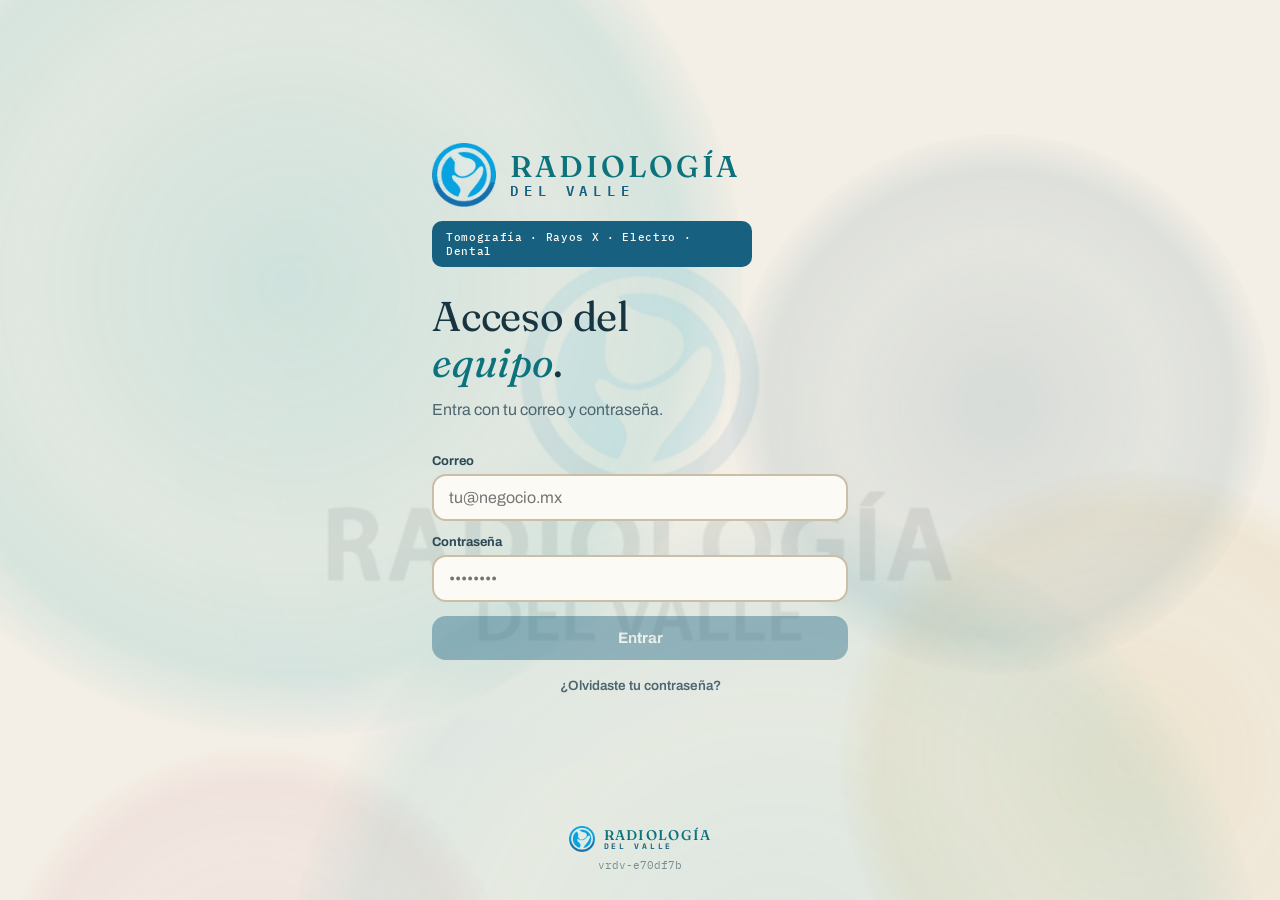
==== index.html @ 16afa00c "Publicación rdv · e70df7b · 2026-09-18" ====
<!doctype html>
<html lang="es-MX">
  <head>
    <meta charset="UTF-8" />
    <meta name="viewport" content="width=device-width, initial-scale=1.0, viewport-fit=cover" />
    <meta name="theme-color" content="#F4EFE6" data-marca="color" />
    <title>Radiología del Valle · POS</title>
    <link rel="preconnect" href="https://fonts.googleapis.com" />
    <link rel="preconnect" href="https://fonts.gstatic.com" crossorigin />
    <!-- Identidad Diagnogen (rediseño): display FINO y elegante = Fraunces (serif
         variable, óptico) para "precisión diagnóstica premium"; cuerpo = Archivo;
         números = IBM Plex Mono (lenguaje de reporte de lab). Se cargan por el mismo
         mecanismo (Google Fonts) que ya usaba el repo; el offline PWA queda cubierto
         por el runtime caching de fuentes en vite.config.js (CacheFirst). -->
    <link
      href="https://fonts.googleapis.com/css2?family=Fraunces:opsz,wght@9..144,400;9..144,500;9..144,600&family=Archivo:wght@500;600;700&family=IBM+Plex+Mono:wght@500;600;700&display=swap"
      rel="stylesheet"
    />
    <script type="module" crossorigin src="/assets/index-B8kh2Jgb.js"></script>
    <link rel="stylesheet" crossorigin href="/assets/index-Ds2XQxhA.css">
  <link rel="manifest" href="/manifest.webmanifest"></head>
  <body>
    <div id="root"></div>
  </body>
</html>
---- assets/index-Ds2XQxhA.css ----
:root{--pos-papel: #F4EFE6;--pos-papel-2: #EBE3D3;--pos-blanco: #FCFAF4;--pos-tinta: #173540;--pos-tinta-2: #2C4A55;--pos-tinta-suave:#4E6670;--pos-linea: #DED4C1;--pos-linea-2: #CBBEA6;--pos-linea-fuerte: #173540;--pos-teal: #17A2AC;--pos-teal-2: #33B4BD;--pos-teal-claro: #D6EEF0;--pos-teal-borde: #7FCBD1;--pos-teal-texto: #0C737D;--pos-petroleo: #17607F;--pos-petroleo-2: #1D7396;--pos-petroleo-claro:#E0EBF0;--pos-primario: var(--pos-petroleo);--pos-marca: var(--pos-teal);--pos-acento: var(--pos-teal);--pos-azul: var(--pos-petroleo);--pos-azul-claro: var(--pos-petroleo-claro);--pos-oro: #C9A44C;--pos-oro-suave: #DDC488;--pos-oro-claro: #F2E9CF;--pos-oro-borde: #D2B061;--pos-oro-linea: #C9A44C;--pos-oro-ink: var(--pos-tinta);--pos-verde: #1F7A5C;--pos-verde-2: #2E9070;--pos-verde-pastel:#A9D8C2;--pos-verde-claro:#DCEDE4;--pos-ambar: #8A5A10;--pos-ambar-claro:#F3E6C6;--pos-carmin: #BE3A5B;--pos-carmin-2: #9E2E49;--pos-carmin-claro:#F6E0E5;--pos-rojo: var(--pos-carmin);--pos-rojo-claro: var(--pos-carmin-claro);--pos-display: "Fraunces", "Iowan Old Style", Georgia, serif;--pos-sans: "Archivo", system-ui, -apple-system, sans-serif;--pos-mono: "IBM Plex Mono", ui-monospace, "SFMono-Regular", monospace;--pos-e1: 4px;--pos-e2: 8px;--pos-e3: 12px;--pos-e4: 16px;--pos-e5: 20px;--pos-e6: 24px;--pos-e8: 32px;--pos-e10: 40px;--pos-r-sm: 10px;--pos-r: 14px;--pos-r-lg: 20px;--pos-sombra: 0 1px 2px rgba(23,53,64,.04), 0 3px 10px rgba(23,53,64,.08);--pos-sombra-alta: 0 2px 6px rgba(23,53,64,.05), 0 12px 30px -8px rgba(23,53,64,.16);--pos-sombra-dura: 0 4px 14px rgba(23,53,64,.12);--pos-toque-min: 48px;--pos-num-total: clamp(30px, 8vw, 44px);--pos-maxw: 520px;--pos-nav-alto: 92px;--pos-caja-cobro-alto: 128px;--pos-celeste: var(--pos-petroleo);--pos-celeste-2: var(--pos-petroleo-2);--pos-celeste-claro: var(--pos-teal-claro);--pos-celeste-borde: var(--pos-teal-borde);--pos-celeste-texto: var(--pos-teal-texto)}.pos-num{font-family:var(--pos-mono);font-variant-numeric:tabular-nums;letter-spacing:-.01em}@media (min-width: 800px){:root{--pos-maxw: 760px}}@media (min-width: 1100px){:root{--pos-maxw: 1000px}}:root{--paper: var(--pos-papel);--paper-2: var(--pos-papel-2);--surface: var(--pos-blanco);--surface-2: var(--pos-papel-2);--ink: var(--pos-tinta);--ink-2: var(--pos-tinta-2);--ink-soft: var(--pos-tinta-suave);--line: var(--pos-linea);--line-2: var(--pos-linea-2);--plum: var(--pos-petroleo);--plum-deep: var(--pos-petroleo);--plum-tint: var(--pos-teal-claro);--gold: var(--pos-oro);--gold-soft: var(--pos-oro-suave);--gold-light: var(--pos-oro-claro);--gold-deep: var(--pos-oro);--gold-ink: var(--pos-oro-ink);--gold-tint: var(--pos-oro-claro);--oro-grad: var(--pos-oro);--sage: var(--pos-verde-2);--sage-deep: var(--pos-verde);--sage-tint: var(--pos-verde-claro);--clay: var(--pos-carmin);--clay-tint: var(--pos-carmin-claro);--font-display: var(--pos-display);--font-sans: var(--pos-sans);--r-xs: var(--pos-r-sm);--r-sm: var(--pos-r);--r: var(--pos-r-lg);--r-lg: var(--pos-r-lg);--r-pill: 999px;--shadow-sm: var(--pos-sombra);--shadow: var(--pos-sombra);--shadow-lg: var(--pos-sombra-alta);--green-shadow: var(--pos-sombra);--green-shadow-sm: var(--pos-sombra);--gap: var(--pos-e4);--pad: var(--pos-e5);--maxw: var(--pos-maxw);--dim: .6}*{box-sizing:border-box}html,body,#root{height:100%}body{margin:0;font-family:var(--font-sans);color:var(--ink);background:var(--paper);-webkit-font-smoothing:antialiased;text-rendering:optimizeLegibility}h1,h2,h3,h4{font-family:var(--font-display);font-weight:420;font-optical-sizing:auto;line-height:1.12;letter-spacing:-.005em;margin:0;color:var(--pos-tinta)}h1{font-size:clamp(2rem,7.5vw,2.6rem);font-weight:400}h2{font-size:1.5rem}h3{font-size:1.14rem;font-weight:500}p{margin:0;line-height:1.55}a{color:var(--pos-teal-texto);text-decoration:none}button{font-family:inherit;cursor:pointer}input,select,textarea{font-family:inherit}.eyebrow{font-family:var(--pos-mono);font-size:.68rem;font-weight:600;letter-spacing:.14em;text-transform:uppercase;color:var(--pos-tinta-suave)}.muted{color:var(--ink-soft)}.tabular{font-family:var(--pos-mono);font-variant-numeric:tabular-nums;letter-spacing:-.01em}.btn{display:inline-flex;align-items:center;justify-content:center;gap:8px;border:0;border-radius:var(--pos-r);padding:14px 22px;font-size:.95rem;font-weight:700;transition:transform .12s ease,background .15s ease,border-color .15s ease,box-shadow .15s ease}.btn:active{transform:translateY(1px) scale(.99)}.btn-primary{background:var(--pos-petroleo);color:#fff;box-shadow:0 2px 8px -2px #17607f66}.btn-primary:hover{background:var(--pos-petroleo-2)}.btn-gold{background:var(--pos-oro);color:var(--pos-oro-ink)}.btn-gold:after{content:none}.btn-gold:hover{background:var(--pos-oro-suave)}.btn-ghost{background:transparent;color:var(--ink);border:2px solid var(--pos-linea-2)}.btn-ghost:hover{border-color:var(--pos-teal);color:var(--pos-teal-texto)}.btn-block{width:100%}.btn:disabled{opacity:.4;cursor:default;transform:none;box-shadow:none}.btn-sm{padding:9px 14px;font-size:.82rem}.btn-xs{padding:6px 12px;font-size:.78rem}.btn-quiet{background:none;color:var(--ink-soft);font-weight:600;box-shadow:none}.btn-quiet:hover{color:var(--pos-teal-texto)}.btn-danger{background:var(--pos-carmin);color:#fff}.btn-danger:hover{background:var(--pos-carmin-2)}.btn-danger-ghost{background:none;color:var(--pos-carmin);border:2px solid var(--pos-linea-2)}.btn-danger-ghost:hover{border-color:var(--pos-carmin)}.btn-row{display:flex;gap:8px}.btn-row>.btn{flex:1}.btn:focus-visible,button.card:focus-visible{outline:none;box-shadow:0 0 0 4px var(--pos-teal-claro)}.card{background:var(--surface);border:1px solid var(--pos-linea);border-radius:var(--pos-r);box-shadow:var(--pos-sombra);transition:box-shadow .18s ease,transform .18s ease,border-color .18s ease}.card-pad{padding:var(--pad)}button.card:hover{box-shadow:var(--pos-sombra-alta);transform:translateY(-2px);border-color:var(--pos-linea-2)}.card-edge{border:1.5px solid var(--pos-oro-borde);box-shadow:var(--pos-sombra-alta)}.hero-plum{background:var(--pos-petroleo);color:var(--pos-blanco);box-shadow:var(--pos-sombra-alta)}.hero-plum h1,.hero-plum h2{color:var(--pos-blanco)}.hero-plum .eyebrow{color:var(--pos-teal-claro)}.field{display:block;margin-bottom:14px}.field>span{display:block;font-size:.8rem;font-weight:700;color:var(--ink-2);margin-bottom:6px}.input{width:100%;padding:13px 15px;background:var(--surface);color:var(--ink);border:2px solid var(--pos-linea-2);border-radius:var(--pos-r);font-size:1rem;transition:border-color .12s ease,box-shadow .12s ease}.input:focus{outline:none;border-color:var(--pos-teal);box-shadow:0 0 0 3px var(--pos-teal-claro)}.badge{display:inline-flex;align-items:center;gap:6px;font-size:.72rem;font-weight:700;letter-spacing:.02em;padding:4px 10px;border-radius:999px}.badge-plum{background:var(--pos-teal-claro);color:var(--pos-teal-texto)}.badge-gold{background:var(--pos-ambar-claro);color:var(--pos-ambar)}.badge-sage{background:var(--pos-verde-claro);color:var(--pos-verde)}.badge-clay{background:var(--pos-carmin-claro);color:var(--pos-carmin-2)}.badge-oro{background:var(--pos-oro);color:var(--pos-oro-ink)}.gold-text{background:none;-webkit-background-clip:border-box;background-clip:border-box;color:var(--pos-petroleo)}.gold-line{height:2px;border:0;background:var(--pos-oro);opacity:.85}.card-premium{border:1.5px solid var(--pos-oro-borde);background:var(--surface);box-shadow:var(--pos-sombra-alta);border-radius:var(--pos-r)}@keyframes rise{0%{opacity:0;transform:translateY(12px)}to{opacity:1;transform:none}}.rise{animation:rise .5s cubic-bezier(.22,1,.36,1) both}@keyframes sheetRise{0%{transform:translateY(100%)}to{transform:none}}.sheet-rise{animation:sheetRise .34s cubic-bezier(.22,1,.36,1) both}@keyframes modalPop{0%{opacity:0;transform:translateY(10px) scale(.97)}to{opacity:1;transform:none}}.modal-pop{animation:modalPop .22s ease-out both}@media (prefers-reduced-motion: reduce){.rise,.sheet-rise,.modal-pop{animation:none}.btn{transition:none}}:root[data-ui=v2]{--r-xs: 6px;--r-sm: 8px;--r: 12px;--r-lg: 16px}:root[data-ui=v2] .btn{border-radius:8px;padding:11px 18px;font-size:.88rem;font-weight:700;letter-spacing:.01em}:root[data-ui=v2] .btn-primary{box-shadow:none;border:2px solid var(--pos-petroleo)}:root[data-ui=v2] .btn-gold{box-shadow:none}:root[data-ui=v2] .btn-danger{box-shadow:none}:root[data-ui=v2] .btn-ghost{border-width:2px}:root[data-ui=v2] .card{border-radius:12px}:root[data-ui=v2] .input{border-radius:9px;border-width:2px;padding:12px 14px}:root[data-ui=v2] .badge{border-radius:7px}:root[data-ui=v2] .v2-accent{border-top:2px solid var(--pos-oro)}@media (min-width: 800px){.catalogo-lista{display:grid;grid-template-columns:1fr 1fr;gap:10px;align-items:start}.catalogo-lista>.card{margin-bottom:0!important}}.fondo-vivo{position:fixed;top:0;right:0;bottom:0;left:0;z-index:-1;overflow:hidden;pointer-events:none;contain:strict}.fondo-marca{position:absolute;left:50%;top:50%;width:min(108vmin,930px);transform:translate(-50%,-50%);opacity:.09;filter:saturate(.9);-webkit-user-select:none;user-select:none}.fondo-celula{position:absolute;display:block;border-radius:50%;transform:translateZ(0);will-change:transform;animation-name:deriva;animation-timing-function:cubic-bezier(.45,0,.55,1);animation-iteration-count:infinite;animation-direction:alternate;animation-fill-mode:both}@keyframes deriva{to{transform:translate3d(6%,-5%,0) scale(1.14)}}.fondo-celula-2{animation-name:deriva2;animation-delay:-9s}.fondo-celula-3{animation-name:deriva3;animation-delay:-21s}.fondo-celula-4{animation-name:deriva4;animation-delay:-5s}.fondo-celula-5{animation-name:deriva5;animation-delay:-33s}@keyframes deriva2{to{transform:translate3d(-8%,7%,0) scale(.88)}}@keyframes deriva3{to{transform:translate3d(5%,9%,0) scale(1.09)}}@keyframes deriva4{to{transform:translate3d(-7%,-8%,0) scale(1.2)}}@keyframes deriva5{to{transform:translate3d(9%,4%,0) scale(.92)}}@media (prefers-reduced-motion: reduce){.fondo-celula{animation:none}}@media print{.fondo-vivo{display:none}}.caja-pos{font-family:var(--pos-sans);color:var(--pos-tinta);max-width:var(--pos-maxw);margin:0 auto;padding:var(--pos-e4) var(--pos-e4) calc(var(--pos-caja-cobro-alto) + var(--pos-nav-alto));-webkit-tap-highlight-color:transparent}.caja-top{display:flex;align-items:baseline;justify-content:space-between;margin:var(--pos-e1) 2px var(--pos-e4)}.caja-top h1{font-family:var(--pos-display);font-size:1.7rem;letter-spacing:-.01em;line-height:1;margin:0}.caja-eyebrow{font-family:var(--pos-mono);font-size:.68rem;letter-spacing:.14em;text-transform:uppercase;color:var(--pos-tinta-suave);margin:0 0 2px}.caja-volver-inicio{display:inline-flex;align-items:center;cursor:pointer;min-height:var(--pos-toque-min);padding:2px 4px 6px;margin:0 0 2px -4px;font-family:var(--pos-sans);font-weight:700;font-size:.82rem;color:var(--pos-tinta-suave);background:none;border:0}.caja-volver-inicio:active{color:var(--pos-tinta)}.caja-volver-inicio:focus-visible{outline:none;box-shadow:0 0 0 4px var(--pos-celeste-claro);border-radius:var(--pos-r-sm)}.caja-cliente{width:100%;min-height:var(--pos-toque-min);font-family:var(--pos-sans);font-size:1rem;font-weight:600;color:var(--pos-tinta);background:var(--pos-blanco);border:2px solid var(--pos-linea-2);border-radius:var(--pos-r);padding:0 var(--pos-e4);margin-bottom:var(--pos-e4)}.caja-cliente:focus{outline:none;border-color:var(--pos-celeste)}.caja-paciente{margin-bottom:var(--pos-e4)}.caja-paciente>.caja-eyebrow{margin-bottom:var(--pos-e1)}.caja-paciente-fila{display:flex;gap:var(--pos-e3);align-items:stretch}.caja-paciente-fila .caja-cliente{flex:1;margin-bottom:0}.caja-nuevo-paciente{display:inline-flex;align-items:center;gap:6px;white-space:nowrap;min-height:var(--pos-toque-min);padding:0 var(--pos-e4);font-family:var(--pos-sans);font-size:.92rem;font-weight:700;color:var(--pos-azul);background:var(--pos-celeste-claro);border:2px solid var(--pos-celeste);border-radius:var(--pos-r);cursor:pointer}.caja-nuevo-paciente:active{transform:scale(.98)}.caja-buscar{width:100%;min-height:var(--pos-toque-min);font-family:var(--pos-sans);font-size:1rem;color:var(--pos-tinta);background:var(--pos-blanco);border:2px dashed var(--pos-linea-2);border-radius:var(--pos-r);padding:0 var(--pos-e4);margin-bottom:var(--pos-e4)}.caja-buscar:focus{outline:none;border-color:var(--pos-celeste);border-style:solid}.caja-buscar::placeholder{color:var(--pos-tinta-suave)}.caja-grid{display:grid;grid-template-columns:1fr 1fr;gap:var(--pos-e3);margin-bottom:var(--pos-e5)}.caja-prod{position:relative;text-align:left;cursor:pointer;min-width:0;min-height:88px;padding:var(--pos-e3) var(--pos-e4);background:var(--pos-blanco);border:2px solid var(--pos-linea);border-radius:var(--pos-r);display:flex;flex-direction:column;gap:var(--pos-e1);transition:border-color .08s,transform .05s}.caja-prod .nom{overflow-wrap:anywhere}.caja-prod:active{transform:scale(.98)}.caja-prod[data-sel="1"]{border-color:var(--pos-celeste);background:var(--pos-celeste-claro)}.caja-prod .nom{font-weight:700;font-size:.98rem;line-height:1.15}.caja-prod .precio{font-family:var(--pos-mono);font-weight:700;font-size:1.15rem;color:var(--pos-azul);margin-top:auto}.caja-prod .cont{position:absolute;top:-10px;right:-10px;min-width:30px;height:30px;padding:0 6px;background:var(--pos-celeste);color:#fff;border-radius:999px;display:grid;place-items:center;font-family:var(--pos-mono);font-weight:700;font-size:.9rem;box-shadow:var(--pos-sombra)}.caja-vacio{color:var(--pos-tinta-suave);padding:var(--pos-e6) 2px;text-align:center}.caja-mas-pedidos{margin-bottom:var(--pos-e4);padding-bottom:var(--pos-e3);border-bottom:1.5px dashed var(--pos-linea)}.caja-mas-pedidos>.caja-eyebrow{margin-bottom:var(--pos-e2)}.caja-mas-pedidos .caja-grid{margin-bottom:0}.caja-carrito{border:2px solid var(--pos-linea-fuerte);border-radius:var(--pos-r);background:var(--pos-blanco);padding:var(--pos-e3) var(--pos-e4);margin-bottom:var(--pos-e5)}.caja-carrito h2{font-family:var(--pos-mono);font-size:.7rem;letter-spacing:.12em;text-transform:uppercase;color:var(--pos-tinta-suave);margin:0 0 var(--pos-e2)}.caja-fila{display:flex;align-items:center;gap:var(--pos-e2);padding:var(--pos-e2) 0;border-bottom:1.5px solid var(--pos-linea)}.caja-fila:last-child{border-bottom:none}.caja-fila .nom{flex:1;font-weight:600;font-size:.95rem}.caja-fila .imp{font-family:var(--pos-mono);font-weight:700;min-width:74px;text-align:right}.caja-pm{width:var(--pos-toque-min);height:var(--pos-toque-min);border:2px solid var(--pos-linea-2);background:var(--pos-papel);border-radius:var(--pos-r-sm);font-family:var(--pos-mono);font-weight:700;font-size:1.3rem;line-height:1;color:var(--pos-tinta);display:grid;place-items:center;cursor:pointer}.caja-pm:active{background:var(--pos-papel-2)}.caja-pm.menos{color:var(--pos-rojo);border-color:var(--pos-rojo-claro)}.caja-cant{font-family:var(--pos-mono);font-weight:700;min-width:26px;text-align:center}.caja-cant-btn{min-width:var(--pos-toque-min);min-height:var(--pos-toque-min);padding:0 var(--pos-e2);cursor:pointer;background:var(--pos-papel);border:2px solid var(--pos-linea-2);border-radius:var(--pos-r-sm);color:var(--pos-tinta);font-size:1.05rem}.caja-cant-btn:active{background:var(--pos-papel-2)}.caja-precio-abierto{display:inline-block;margin-top:3px;cursor:pointer;font-family:var(--pos-mono);font-size:.66rem;letter-spacing:.04em;text-transform:uppercase;color:var(--pos-tinta-suave);background:none;border:1.5px dashed var(--pos-linea-2);border-radius:999px;padding:3px 8px;line-height:1}.caja-precio-abierto[data-on="1"]{color:var(--pos-celeste);border-color:var(--pos-celeste);border-style:solid;font-weight:700}.caja-aviso{margin:0 0 var(--pos-e4);padding:var(--pos-e3) var(--pos-e4);border-radius:var(--pos-r);font-weight:700;font-size:.92rem;border:2px solid}.caja-aviso-ok{color:var(--pos-verde);background:var(--pos-verde-claro);border-color:var(--pos-verde)}.caja-aviso-miss{color:var(--pos-ambar);background:var(--pos-ambar-claro);border-color:var(--pos-ambar)}.caja-prod[data-pulso="1"]{animation:caja-pulso .7s ease-out}@keyframes caja-pulso{0%{border-color:var(--pos-celeste);box-shadow:0 0 0 0 var(--pos-celeste-claro)}40%{box-shadow:0 0 0 6px var(--pos-celeste-claro)}to{box-shadow:0 0 0 0 transparent}}.caja-camara{display:inline-flex;align-items:center;gap:var(--pos-e2);cursor:pointer;min-height:var(--pos-toque-min);padding:0 var(--pos-e4);margin-bottom:var(--pos-e4);font-family:var(--pos-sans);font-weight:700;font-size:.92rem;color:var(--pos-tinta);background:var(--pos-blanco);border:2px solid var(--pos-linea-2);border-radius:var(--pos-r)}.caja-camara:active{background:var(--pos-papel-2)}.caja-camara-box{width:min(94vw,var(--pos-maxw));background:var(--pos-blanco);border:2px solid var(--pos-linea-fuerte);border-radius:var(--pos-r-lg);padding:var(--pos-e4)}.caja-camara-video{width:100%;max-height:60vh;border-radius:var(--pos-r);background:#000;margin-top:var(--pos-e3)}.caja-metodos{display:flex;gap:var(--pos-e2);flex-wrap:wrap;margin-bottom:var(--pos-e4)}.caja-metodo{min-height:var(--pos-toque-min);padding:0 var(--pos-e4);cursor:pointer;font-family:var(--pos-sans);font-weight:700;font-size:.92rem;background:var(--pos-blanco);color:var(--pos-tinta);border:2px solid var(--pos-linea-2);border-radius:var(--pos-r)}.caja-metodo[data-on="1"]{background:var(--pos-celeste);color:#fff;border-color:var(--pos-celeste)}.caja-cupon{width:100%;min-height:var(--pos-toque-min);font-family:var(--pos-mono);font-size:.95rem;color:var(--pos-tinta);background:var(--pos-blanco);border:2px solid var(--pos-linea-2);border-radius:var(--pos-r);padding:0 var(--pos-e4);margin-bottom:var(--pos-e3);text-transform:uppercase}.caja-cupon:focus{outline:none;border-color:var(--pos-celeste)}.caja-error{color:var(--pos-rojo);font-weight:700;margin:0 2px var(--pos-e3)}.caja-cobro{position:fixed;left:0;right:0;bottom:var(--pos-nav-alto);z-index:40;background:color-mix(in srgb,var(--pos-papel) 92%,transparent);-webkit-backdrop-filter:saturate(140%) blur(8px);backdrop-filter:saturate(140%) blur(8px);border-top:2px solid var(--pos-linea-fuerte);border-radius:var(--pos-r) var(--pos-r) 0 0;box-shadow:var(--pos-sombra-dura);padding:var(--pos-e3) var(--pos-e4)}.caja-cobro-in{max-width:var(--pos-maxw);margin:0 auto;display:flex;align-items:center;gap:var(--pos-e4)}.caja-total-lbl{font-family:var(--pos-mono);font-size:.68rem;letter-spacing:.12em;text-transform:uppercase;color:var(--pos-tinta-suave)}.caja-total-num{font-family:var(--pos-mono);font-weight:700;font-size:var(--pos-num-total);line-height:1;color:var(--pos-tinta)}.caja-cobrar{flex:1;min-height:58px;cursor:pointer;font-family:var(--pos-display);font-size:1.15rem;letter-spacing:.02em;color:#fff;background:var(--pos-celeste);border:2px solid var(--pos-celeste);border-radius:var(--pos-r)}.caja-cobrar:disabled{opacity:.4;cursor:not-allowed}.caja-cobrar:not(:disabled):active{transform:scale(.99)}.caja-recibo{text-align:center;padding-top:var(--pos-e6)}.caja-recibo .ok{width:64px;height:64px;border-radius:999px;margin:0 auto var(--pos-e4);display:grid;place-items:center;background:var(--pos-verde);color:#fff}.caja-recibo .ok[data-pendiente="1"]{background:var(--pos-ambar)}.caja-recibo .folio{font-family:var(--pos-display);font-size:2.1rem;margin:var(--pos-e1) 0}.caja-recibo .sub{font-family:var(--pos-mono);color:var(--pos-tinta-suave);font-size:.85rem}.caja-ticket{text-align:left;border:2px solid var(--pos-oro-borde);border-radius:var(--pos-r);background:var(--pos-blanco);padding:var(--pos-e4);margin:var(--pos-e5) 0}.caja-ticket .l{display:flex;justify-content:space-between;padding:var(--pos-e1) 0}.caja-ticket .l .imp{font-family:var(--pos-mono);font-weight:600}.caja-ticket .tot{border-top:2px solid var(--pos-linea-fuerte);margin-top:var(--pos-e2);padding-top:var(--pos-e2);font-weight:800}.caja-btn-2{width:100%;min-height:var(--pos-toque-min);cursor:pointer;font-family:var(--pos-sans);font-weight:700;border-radius:var(--pos-r);display:inline-flex;align-items:center;justify-content:center;padding:10px 14px}.caja-btn-wa{background:var(--pos-verde);color:#fff;border:2px solid var(--pos-verde);margin-bottom:var(--pos-e2)}.caja-btn-wa:disabled{opacity:.55;cursor:default}.caja-cotizar{min-height:var(--pos-toque-min);padding:0 18px;cursor:pointer;font-family:var(--pos-sans);font-weight:700;border-radius:var(--pos-r);background:none;color:var(--pos-azul);border:2px solid var(--pos-azul);white-space:nowrap}.caja-cotizar:disabled{opacity:.45;cursor:default}.caja-btn-brilla{position:relative;overflow:hidden;animation:caja-pulso 1.6s ease-in-out infinite}.caja-btn-brilla:after{content:"";position:absolute;top:0;bottom:0;left:-75%;width:50%;background:linear-gradient(105deg,transparent,rgba(255,255,255,.45),transparent);animation:caja-brillo 1.6s ease-in-out infinite}@keyframes caja-pulso{0%,to{box-shadow:0 0 color-mix(in srgb,var(--pos-verde) 55%,transparent)}50%{box-shadow:0 0 0 6px color-mix(in srgb,var(--pos-verde) 0%,transparent)}}@keyframes caja-brillo{0%{left:-75%}60%,to{left:125%}}@media (prefers-reduced-motion: reduce){.caja-btn-brilla,.caja-btn-brilla:after{animation:none}}.caja-btn-nueva{background:none;color:var(--pos-tinta-suave);border:2px solid var(--pos-linea-2)}.caja-recibo-pdf{display:flex;gap:var(--pos-e2);margin-bottom:var(--pos-e2)}.caja-recibo-pdf .caja-btn-2{flex:1}.caja-btn-pdf{background:var(--pos-blanco);color:var(--pos-tinta);border:2px solid var(--pos-linea-fuerte)}.caja-btn-compartir{background:var(--pos-celeste-claro);color:var(--pos-celeste);border:2px solid var(--pos-celeste)}.caja-btn-pdf:disabled,.caja-btn-compartir:disabled{opacity:.55;cursor:default}.caja-btn-comanda{background:var(--pos-blanco);color:var(--pos-tinta);border:2px solid var(--pos-linea-fuerte);margin-bottom:var(--pos-e2)}.caja-btn-comanda:disabled{opacity:.55;cursor:default}@media (max-width: 330px){.caja-grid{grid-template-columns:1fr}}.caja-paso-tit{display:flex;align-items:center;gap:var(--pos-e2);font-family:var(--pos-display);font-size:1.15rem;line-height:1;color:var(--pos-tinta);margin:var(--pos-e5) 2px var(--pos-e3)}.caja-paso-tit:first-child{margin-top:0}.caja-paso-num{display:grid;place-items:center;flex:none;width:26px;height:26px;border-radius:999px;font-family:var(--pos-mono);font-weight:700;font-size:.9rem;color:var(--pos-oro-ink);background:var(--pos-oro);box-shadow:var(--pos-sombra)}.caja-paso{border:2px solid var(--pos-oro-borde);border-radius:var(--pos-r-lg);background:var(--pos-blanco);box-shadow:var(--pos-sombra);padding:var(--pos-e4) var(--pos-e4) var(--pos-e5);margin-bottom:var(--pos-e5)}.caja-paso .caja-paso-tit{margin-top:0}.caja-buscar-paciente{margin-bottom:var(--pos-e3)}.caja-paciente-buscador{display:block}.caja-paciente-lista{list-style:none;margin:0 0 var(--pos-e3);padding:0;display:flex;flex-direction:column;gap:var(--pos-e2)}.caja-paciente-op{width:100%;text-align:left;cursor:pointer;min-height:var(--pos-toque-min);display:flex;align-items:center;justify-content:space-between;gap:var(--pos-e3);padding:var(--pos-e2) var(--pos-e4);background:var(--pos-papel);border:2px solid var(--pos-linea-2);border-radius:var(--pos-r)}.caja-paciente-op:active{transform:scale(.99)}.caja-paciente-op:focus-visible{outline:none;border-color:var(--pos-celeste);box-shadow:0 0 0 4px var(--pos-celeste-claro)}.caja-paciente-op .nom{font-weight:700;font-size:.98rem;color:var(--pos-tinta)}.caja-paciente-op .tel{font-family:var(--pos-mono);font-size:.85rem;color:var(--pos-tinta-suave);white-space:nowrap}.caja-paciente-nada{color:var(--pos-tinta-suave);font-size:.9rem;margin:0 0 var(--pos-e3) 2px}.caja-nuevo-paciente-bloque{width:100%;justify-content:center}.caja-paciente-chip{display:flex;align-items:center;justify-content:space-between;gap:var(--pos-e3);padding:var(--pos-e3) var(--pos-e4);margin-bottom:var(--pos-e3);background:var(--pos-oro-claro);border:2px solid var(--pos-oro-borde);border-radius:var(--pos-r)}.caja-paciente-chip-info{display:flex;flex-direction:column;gap:2px;min-width:0}.caja-paciente-chip-nom{font-family:var(--pos-display);font-size:1.05rem;color:var(--pos-tinta);overflow-wrap:anywhere}.caja-paciente-chip-tel{font-family:var(--pos-mono);font-size:.82rem;color:var(--pos-tinta-suave)}.caja-paciente-cambiar{flex:none;cursor:pointer;min-height:var(--pos-toque-min);padding:0 var(--pos-e4);font-family:var(--pos-sans);font-weight:700;font-size:.9rem;color:var(--pos-tinta);background:var(--pos-blanco);border:2px solid var(--pos-linea-fuerte);border-radius:var(--pos-r)}.caja-paciente-cambiar:active{transform:scale(.98)}.caja-medico{display:block;margin-top:var(--pos-e3)}.caja-medico-lbl{display:block;margin-bottom:var(--pos-e1);font-family:var(--pos-mono);font-size:.68rem;letter-spacing:.12em;text-transform:uppercase;color:var(--pos-tinta-suave)}.caja-medico-in{width:100%;min-height:var(--pos-toque-min);font-family:var(--pos-sans);font-size:1rem;font-weight:600;color:var(--pos-tinta);background:var(--pos-blanco);border:2px solid var(--pos-linea-2);border-radius:var(--pos-r);padding:0 var(--pos-e4)}.caja-medico-in:focus-visible{outline:none;border-color:var(--pos-celeste);box-shadow:0 0 0 4px var(--pos-celeste-claro)}.caja-optin{display:flex;align-items:flex-start;gap:var(--pos-e2);margin-top:var(--pos-e2);min-height:var(--pos-toque-min);padding:var(--pos-e1) 0;cursor:pointer}.caja-optin input{width:24px;height:24px;margin-top:2px;flex:none;accent-color:var(--pos-celeste)}.caja-optin span{font-size:.92rem;font-weight:600;color:var(--pos-tinta)}.caja-optin small{display:block;font-weight:400;font-size:.8rem;color:var(--pos-tinta-suave);margin-top:2px}.caja-optin input:disabled~span{color:var(--pos-tinta-suave)}.caja-campo-error{color:var(--pos-rojo);font-weight:600;font-size:.82rem;margin:-6px 0 var(--pos-e2) 2px}.caja-dup-aviso{margin:-6px 0 var(--pos-e2);padding:var(--pos-e3);border:1px solid var(--pos-oro);border-radius:var(--pos-r);background:var(--pos-oro-claro)}.caja-dup-aviso p{margin:0 0 var(--pos-e2);font-size:.85rem;color:var(--pos-tinta)}.tnum-overlay{position:fixed;top:0;right:0;bottom:0;left:0;z-index:60;display:grid;place-items:center;padding:var(--pos-e4);background:color-mix(in srgb,var(--pos-tinta) 42%,transparent)}.tnum{width:min(94vw,360px);background:var(--pos-blanco);border:2px solid var(--pos-linea-fuerte);border-radius:var(--pos-r-lg);box-shadow:var(--pos-sombra-dura);padding:var(--pos-e4);outline:none}.tnum-head{display:flex;align-items:flex-start;justify-content:space-between;gap:var(--pos-e3)}.tnum-sub{margin:2px 0 0;font-weight:700;font-size:.95rem;color:var(--pos-tinta)}.tnum-x{width:36px;height:36px;flex:none;cursor:pointer;font-size:1.4rem;line-height:1;color:var(--pos-tinta-suave);background:none;border:2px solid var(--pos-linea-2);border-radius:var(--pos-r-sm)}.tnum-pantalla{margin:var(--pos-e3) 0 var(--pos-e4);padding:var(--pos-e3) var(--pos-e4);text-align:right;font-weight:700;font-size:2rem;line-height:1;color:var(--pos-tinta);background:var(--pos-papel-2);border:2px solid var(--pos-linea-2);border-radius:var(--pos-r);min-height:56px;display:flex;align-items:center;justify-content:flex-end;overflow:hidden}.tnum-grid{display:grid;grid-template-columns:repeat(3,1fr);gap:var(--pos-e2)}.tnum-k{min-height:56px;cursor:pointer;font-family:var(--pos-mono);font-weight:700;font-size:1.5rem;color:var(--pos-tinta);background:var(--pos-papel);border:2px solid var(--pos-linea-2);border-radius:var(--pos-r)}.tnum-k:active{background:var(--pos-papel-2);transform:scale(.98)}.tnum-k-vacia{background:none;border-color:transparent;cursor:default}.tnum-k-borrar{color:var(--pos-rojo);border-color:var(--pos-rojo-claro)}.tnum-ok{width:100%;min-height:56px;margin-top:var(--pos-e3);cursor:pointer;font-family:var(--pos-display);font-size:1.1rem;letter-spacing:.02em;color:#fff;background:var(--pos-celeste);border:2px solid var(--pos-celeste);border-radius:var(--pos-r)}.tnum-ok:disabled{opacity:.4;cursor:not-allowed}.caja-practica-toggle{display:inline-flex;align-items:center;gap:var(--pos-e2);min-height:36px;padding:0 var(--pos-e3);cursor:pointer;font-family:var(--pos-sans);font-weight:700;font-size:.8rem;color:var(--pos-tinta-suave);background:var(--pos-blanco);border:2px solid var(--pos-linea-2);border-radius:999px}.caja-practica-toggle .pip{width:12px;height:12px;border-radius:999px;flex:none;background:var(--pos-linea-2);transition:background .12s ease}.caja-practica-toggle[data-on="1"]{color:var(--pos-ambar);background:var(--pos-ambar-claro);border-color:var(--pos-ambar)}.caja-practica-toggle[data-on="1"] .pip{background:var(--pos-ambar)}.caja-practica-toggle:active{transform:scale(.98)}.caja-comision{margin-bottom:var(--pos-e4)}.caja-comision-toggle{display:inline-flex;align-items:center;gap:var(--pos-e2);min-height:36px;padding:0 var(--pos-e3);cursor:pointer;font-family:var(--pos-sans);font-weight:700;font-size:.8rem;color:var(--pos-tinta-suave);background:var(--pos-blanco);border:2px solid var(--pos-linea-2);border-radius:999px}.caja-comision-toggle .pip{width:12px;height:12px;border-radius:999px;flex:none;background:var(--pos-linea-2);transition:background .12s ease}.caja-comision-toggle[data-on="1"]{color:var(--pos-celeste-texto);background:var(--pos-celeste-claro);border-color:var(--pos-celeste-borde)}.caja-comision-toggle[data-on="1"] .pip{background:var(--pos-celeste)}.caja-comision-toggle:active{transform:scale(.98)}.caja-comision-detalle{margin-top:var(--pos-e3);padding:var(--pos-e4);border:2px solid var(--pos-celeste-borde);border-radius:var(--pos-r);background:var(--pos-celeste-claro)}.caja-comision-detalle .caja-cliente,.caja-comisionista-buscador,.caja-comisionista-chip{margin-bottom:var(--pos-e3)}.caja-comisionista-chip{background:var(--pos-blanco);border-color:var(--pos-celeste-borde)}.caja-comisionista-crear{border-color:var(--pos-celeste-borde);background:var(--pos-blanco);color:var(--pos-celeste-texto)}.caja-comisionista-crear .nom{display:inline-flex;align-items:center;gap:6px;color:var(--pos-celeste-texto)}.caja-comisionista-crear:disabled{opacity:.6;cursor:not-allowed}.caja-canal{margin-bottom:var(--pos-e4)}.caja-canal-chips{display:flex;gap:var(--pos-e2);flex-wrap:wrap;margin-top:var(--pos-e1)}.caja-canal-chips .btn{flex:1 1 auto;min-width:0;min-height:var(--pos-toque-min);padding:0 var(--pos-e3);font-size:.84rem;font-weight:600}.caja-canal-chips .btn[data-on="1"]{color:var(--pos-blanco);background:var(--pos-celeste);border-color:var(--pos-celeste);font-weight:800}.caja-canal-convenio{width:100%;min-height:var(--pos-toque-min);margin-top:var(--pos-e2);font-family:var(--pos-sans);font-size:1rem;font-weight:600;color:var(--pos-tinta);background:var(--pos-blanco);border:2px solid var(--pos-linea-2);border-radius:var(--pos-r);padding:0 var(--pos-e3)}.caja-canal-convenio:focus-visible{outline:3px solid var(--pos-celeste);outline-offset:2px}.caja-canal-nota{margin:var(--pos-e1) 0 0;font-size:.76rem;color:var(--pos-tinta-suave)}.caja-comision-monto{display:flex;gap:var(--pos-e2);align-items:stretch}.caja-comision-tipo{display:inline-flex;flex:none;border-radius:var(--pos-r);overflow:hidden;border:2px solid var(--pos-linea-2)}.caja-comision-tipo button{min-width:46px;min-height:var(--pos-toque-min);cursor:pointer;font-family:var(--pos-sans);font-weight:800;font-size:1rem;color:var(--pos-tinta-suave);background:var(--pos-blanco);border:none}.caja-comision-tipo button+button{border-left:2px solid var(--pos-linea-2)}.caja-comision-tipo button[data-on="1"]{color:var(--pos-blanco);background:var(--pos-celeste)}.caja-comision-valor{flex:1;min-width:0;min-height:var(--pos-toque-min);font-family:var(--pos-sans);font-size:1rem;font-weight:600;color:var(--pos-tinta);background:var(--pos-blanco);border:2px solid var(--pos-linea-2);border-radius:var(--pos-r);padding:0 var(--pos-e4)}.caja-comision-valor:focus{outline:none;border-color:var(--pos-celeste)}.caja-comision-valor:disabled{background:var(--pos-linea);opacity:.6;cursor:not-allowed}.caja-comision-nota{margin:var(--pos-e2) 0 0;font-family:var(--pos-mono);font-size:.68rem;letter-spacing:.04em;color:var(--pos-celeste-texto)}.caja-practica-banner{display:flex;align-items:baseline;gap:var(--pos-e2);flex-wrap:wrap;margin:0 0 var(--pos-e4);padding:var(--pos-e3) var(--pos-e4);border:2px dashed var(--pos-ambar);border-radius:var(--pos-r);background:var(--pos-ambar-claro);color:var(--pos-ambar)}.caja-practica-banner strong{font-family:var(--pos-display);font-size:.95rem;letter-spacing:.06em}.caja-practica-banner span{font-weight:700;font-size:.85rem}.caja-corte-aviso{display:flex;align-items:baseline;gap:var(--pos-e2);flex-wrap:wrap;margin:0 0 var(--pos-e4);padding:var(--pos-e3) var(--pos-e4);border:2px dashed var(--pos-rojo);border-radius:var(--pos-r);background:var(--pos-rojo-claro);color:var(--pos-rojo)}.caja-corte-aviso strong{font-family:var(--pos-display);font-size:.95rem;letter-spacing:.06em}.caja-corte-aviso span{font-weight:600;font-size:.85rem}.caja-pos[data-practica="1"] .caja-cobrar{background:var(--pos-ambar);border-color:var(--pos-ambar)}.caja-pos[data-practica="1"] .caja-cobro{border-top-color:var(--pos-ambar)}.caja-recibo-practica{margin:0 0 var(--pos-e4);padding:var(--pos-e2) var(--pos-e4);font-family:var(--pos-display);font-size:.9rem;letter-spacing:.04em;color:var(--pos-ambar);background:var(--pos-ambar-claro);border:2px dashed var(--pos-ambar);border-radius:var(--pos-r)}.caja-recibo .ok[data-practica="1"]{background:var(--pos-ambar)}.tienda-ejemplo{border:2px solid var(--pos-linea-fuerte);border-radius:var(--pos-r-lg);background:var(--pos-blanco);box-shadow:var(--pos-sombra-dura);padding:var(--pos-e8) var(--pos-e6);text-align:center;max-width:420px;margin:var(--pos-e6) auto}.tienda-ejemplo.es-compacto{padding:var(--pos-e6) var(--pos-e5);box-shadow:var(--pos-sombra);margin:var(--pos-e4) auto var(--pos-e5)}.tienda-ejemplo-icono{display:grid;place-items:center;width:60px;height:60px;margin:0 auto var(--pos-e3);color:var(--pos-celeste);background:var(--pos-celeste-claro);border-radius:999px}.tienda-ejemplo-titulo{font-family:var(--pos-display);font-size:1.15rem;line-height:1.1;color:var(--pos-tinta);margin:0 0 var(--pos-e2)}.tienda-ejemplo-sub{color:var(--pos-tinta-suave);font-size:.9rem;line-height:1.5;max-width:320px;margin:0 auto var(--pos-e5)}.tienda-ejemplo-error{color:var(--pos-rojo);font-weight:600;font-size:.85rem;margin:0 0 var(--pos-e3)}.tienda-ejemplo-btn{width:100%;min-height:var(--pos-toque-min);background:var(--pos-celeste);color:#fff;border:2px solid var(--pos-celeste);border-radius:var(--pos-r);font-family:var(--pos-sans);font-weight:700;font-size:1rem;padding:var(--pos-e3) var(--pos-e4)}.tienda-ejemplo-btn:active{transform:scale(.99)}.tienda-ejemplo-btn:disabled{opacity:.6;cursor:default}.tienda-ejemplo-btn:focus-visible{outline:none;box-shadow:0 0 0 4px var(--pos-celeste-claro)}.tour-overlay{position:fixed;top:0;right:0;bottom:0;left:0;z-index:80;display:grid;place-items:center;padding:var(--pos-e4);background:color-mix(in srgb,var(--pos-tinta) 48%,transparent)}.tour{width:min(94vw,380px);background:var(--pos-blanco);border:2px solid var(--pos-linea-fuerte);border-radius:var(--pos-r-lg);box-shadow:var(--pos-sombra-dura);padding:var(--pos-e6) var(--pos-e6) var(--pos-e5)}.tour-eyebrow{font-family:var(--pos-mono);font-size:.68rem;letter-spacing:.12em;text-transform:uppercase;color:var(--pos-tinta-suave);margin:0 0 var(--pos-e2)}.tour-titulo{font-family:var(--pos-display);font-size:1.3rem;line-height:1.08;color:var(--pos-tinta);margin:0 0 var(--pos-e3)}.tour-texto{color:var(--pos-tinta-2);font-size:.95rem;line-height:1.55;margin:0 0 var(--pos-e5)}.tour-puntos{display:flex;gap:var(--pos-e2);justify-content:center;margin-bottom:var(--pos-e5)}.tour-punto{width:8px;height:8px;border-radius:999px;background:var(--pos-linea-2);transition:background .2s ease}.tour-punto[data-on="1"]{background:var(--pos-celeste)}.tour-acciones{display:flex;align-items:center;justify-content:space-between;gap:var(--pos-e3)}.tour-saltar{background:none;border:0;color:var(--pos-tinta-suave);font-family:var(--pos-sans);font-weight:600;font-size:.9rem;min-height:var(--pos-toque-min);padding:0 var(--pos-e2)}.tour-saltar:empty{visibility:hidden}.tour-siguiente{background:var(--pos-celeste);color:#fff;border:2px solid var(--pos-celeste);border-radius:var(--pos-r);font-family:var(--pos-sans);font-weight:700;font-size:1rem;min-height:var(--pos-toque-min);padding:0 var(--pos-e6)}.tour-siguiente:active{transform:scale(.99)}.tour-siguiente:focus-visible,.tour-saltar:focus-visible{outline:none;box-shadow:0 0 0 4px var(--pos-celeste-claro)}@media (min-width: 800px){.caja-grid{grid-template-columns:repeat(3,1fr)}}@media (min-width: 1100px){.caja-grid{grid-template-columns:repeat(4,1fr)}}.tel-mx{display:flex;align-items:stretch;width:100%;min-height:var(--pos-toque-min);background:var(--pos-blanco);border:2px solid var(--pos-linea-2);border-radius:var(--pos-r);overflow:hidden}.tel-mx-prefijo{display:flex;align-items:center;flex:none;padding:0 var(--pos-e2) 0 var(--pos-e4);font-family:var(--pos-mono);font-weight:700;font-size:1rem;color:var(--pos-tinta-suave);border-right:2px solid var(--pos-linea-2)}.tel-mx-input{flex:1;min-width:0;border:0;background:none;outline:none;padding:0 var(--pos-e4) 0 var(--pos-e3);font-family:var(--pos-sans);font-size:1rem;font-weight:600;color:var(--pos-tinta)}.tel-mx-input::placeholder{color:var(--pos-tinta-suave);font-weight:500}.tel-mx:focus-within{border-color:var(--pos-celeste)}.tel-mx:has(.tel-mx-input:disabled){opacity:.6}
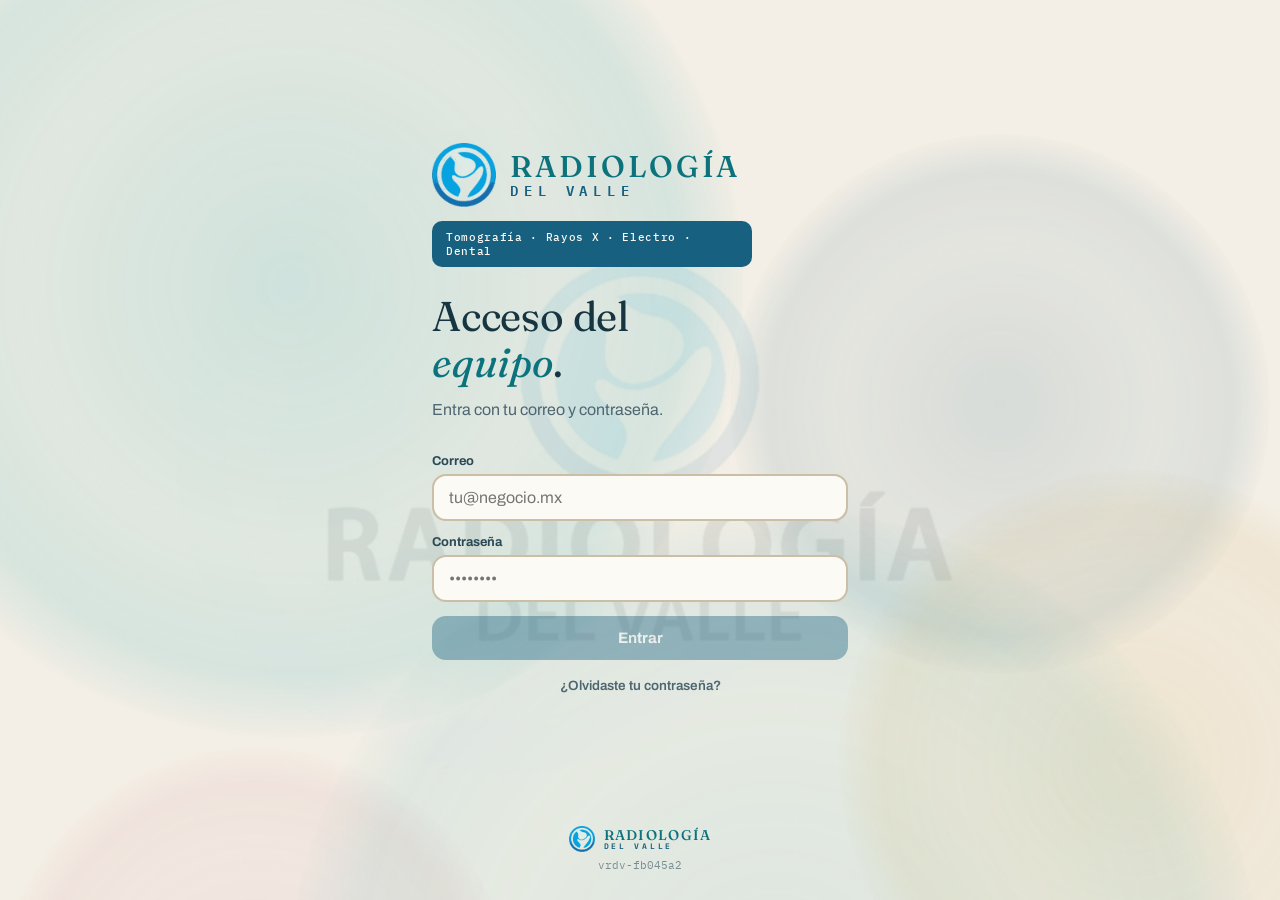
==== commit 9bf73caf: "Publicación rdv · fb045a2 · 2026-09-23" ====
--- a/index.html
+++ b/index.html
@@ -7,17 +7,18 @@
     <title>Radiología del Valle · POS</title>
     <link rel="preconnect" href="https://fonts.googleapis.com" />
     <link rel="preconnect" href="https://fonts.gstatic.com" crossorigin />
-    <!-- Identidad Diagnogen (rediseño): display FINO y elegante = Fraunces (serif
-         variable, óptico) para "precisión diagnóstica premium"; cuerpo = Archivo;
-         números = IBM Plex Mono (lenguaje de reporte de lab). Se cargan por el mismo
+    <!-- Tipografía del diseño base: display FINO y elegante = Fraunces (serif
+         variable, óptico); cuerpo = Archivo; números = IBM Plex Mono (lenguaje
+         de reporte). Este comentario viaja en la app de TODOS los clientes: sin
+         nombres de clientes aquí (23 sep 2026). Se cargan por el mismo
          mecanismo (Google Fonts) que ya usaba el repo; el offline PWA queda cubierto
          por el runtime caching de fuentes en vite.config.js (CacheFirst). -->
     <link
       href="https://fonts.googleapis.com/css2?family=Fraunces:opsz,wght@9..144,400;9..144,500;9..144,600&family=Archivo:wght@500;600;700&family=IBM+Plex+Mono:wght@500;600;700&display=swap"
       rel="stylesheet"
     />
-    <script type="module" crossorigin src="/assets/index-B8kh2Jgb.js"></script>
-    <link rel="stylesheet" crossorigin href="/assets/index-Ds2XQxhA.css">
+    <script type="module" crossorigin src="/assets/index-Cq5wuj85.js"></script>
+    <link rel="stylesheet" crossorigin href="/assets/index-6x-TNtNv.css">
   <link rel="manifest" href="/manifest.webmanifest"></head>
   <body>
     <div id="root"></div>
--- a/assets/index-6x-TNtNv.css
+++ b/assets/index-6x-TNtNv.css
@@ -0,0 +1 @@
+:root{--pos-papel: #F4EFE6;--pos-papel-2: #EBE3D3;--pos-blanco: #FCFAF4;--pos-tinta: #173540;--pos-tinta-2: #2C4A55;--pos-tinta-suave:#4E6670;--pos-linea: #DED4C1;--pos-linea-2: #CBBEA6;--pos-linea-fuerte: #173540;--pos-teal: #17A2AC;--pos-teal-2: #33B4BD;--pos-teal-claro: #D6EEF0;--pos-teal-borde: #7FCBD1;--pos-teal-texto: #0C737D;--pos-petroleo: #17607F;--pos-petroleo-2: #1D7396;--pos-petroleo-claro:#E0EBF0;--pos-primario: var(--pos-petroleo);--pos-marca: var(--pos-teal);--pos-acento: var(--pos-teal);--pos-azul: var(--pos-petroleo);--pos-azul-claro: var(--pos-petroleo-claro);--pos-oro: #C9A44C;--pos-oro-suave: #DDC488;--pos-oro-claro: #F2E9CF;--pos-oro-borde: #D2B061;--pos-oro-linea: #C9A44C;--pos-oro-ink: var(--pos-tinta);--pos-verde: #1F7A5C;--pos-verde-2: #2E9070;--pos-verde-pastel:#A9D8C2;--pos-verde-claro:#DCEDE4;--pos-ambar: #8A5A10;--pos-ambar-claro:#F3E6C6;--pos-carmin: #BE3A5B;--pos-carmin-2: #9E2E49;--pos-carmin-claro:#F6E0E5;--pos-rojo: var(--pos-carmin);--pos-rojo-claro: var(--pos-carmin-claro);--pos-display: "Fraunces", "Iowan Old Style", Georgia, serif;--pos-sans: "Archivo", system-ui, -apple-system, sans-serif;--pos-mono: "IBM Plex Mono", ui-monospace, "SFMono-Regular", monospace;--pos-e1: 4px;--pos-e2: 8px;--pos-e3: 12px;--pos-e4: 16px;--pos-e5: 20px;--pos-e6: 24px;--pos-e8: 32px;--pos-e10: 40px;--pos-r-sm: 10px;--pos-r: 14px;--pos-r-lg: 20px;--pos-sombra: 0 1px 2px rgba(23,53,64,.04), 0 3px 10px rgba(23,53,64,.08);--pos-sombra-alta: 0 2px 6px rgba(23,53,64,.05), 0 12px 30px -8px rgba(23,53,64,.16);--pos-sombra-dura: 0 4px 14px rgba(23,53,64,.12);--pos-toque-min: 48px;--pos-num-total: clamp(30px, 8vw, 44px);--pos-maxw: 520px;--pos-nav-alto: 92px;--pos-caja-cobro-alto: 128px;--pos-celeste: var(--pos-petroleo);--pos-celeste-2: var(--pos-petroleo-2);--pos-celeste-claro: var(--pos-teal-claro);--pos-celeste-borde: var(--pos-teal-borde);--pos-celeste-texto: var(--pos-teal-texto)}.pos-num{font-family:var(--pos-mono);font-variant-numeric:tabular-nums;letter-spacing:-.01em}@media (min-width: 800px){:root{--pos-maxw: 760px}}@media (min-width: 1100px){:root{--pos-maxw: 1000px}}:root{--paper: var(--pos-papel);--paper-2: var(--pos-papel-2);--surface: var(--pos-blanco);--surface-2: var(--pos-papel-2);--ink: var(--pos-tinta);--ink-2: var(--pos-tinta-2);--ink-soft: var(--pos-tinta-suave);--line: var(--pos-linea);--line-2: var(--pos-linea-2);--plum: var(--pos-petroleo);--plum-deep: var(--pos-petroleo);--plum-tint: var(--pos-teal-claro);--gold: var(--pos-oro);--gold-soft: var(--pos-oro-suave);--gold-light: var(--pos-oro-claro);--gold-deep: var(--pos-oro);--gold-ink: var(--pos-oro-ink);--gold-tint: var(--pos-oro-claro);--oro-grad: var(--pos-oro);--sage: var(--pos-verde-2);--sage-deep: var(--pos-verde);--sage-tint: var(--pos-verde-claro);--clay: var(--pos-carmin);--clay-tint: var(--pos-carmin-claro);--font-display: var(--pos-display);--font-sans: var(--pos-sans);--r-xs: var(--pos-r-sm);--r-sm: var(--pos-r);--r: var(--pos-r-lg);--r-lg: var(--pos-r-lg);--r-pill: 999px;--shadow-sm: var(--pos-sombra);--shadow: var(--pos-sombra);--shadow-lg: var(--pos-sombra-alta);--green-shadow: var(--pos-sombra);--green-shadow-sm: var(--pos-sombra);--gap: var(--pos-e4);--pad: var(--pos-e5);--maxw: var(--pos-maxw);--dim: .6}*{box-sizing:border-box}html,body,#root{height:100%}body{margin:0;font-family:var(--font-sans);color:var(--ink);background:var(--paper);-webkit-font-smoothing:antialiased;text-rendering:optimizeLegibility}h1,h2,h3,h4{font-family:var(--font-display);font-weight:420;font-optical-sizing:auto;line-height:1.12;letter-spacing:-.005em;margin:0;color:var(--pos-tinta)}h1{font-size:clamp(2rem,7.5vw,2.6rem);font-weight:400}h2{font-size:1.5rem}h3{font-size:1.14rem;font-weight:500}p{margin:0;line-height:1.55}a{color:var(--pos-teal-texto);text-decoration:none}button{font-family:inherit;cursor:pointer}input,select,textarea{font-family:inherit}.eyebrow{font-family:var(--pos-mono);font-size:.68rem;font-weight:600;letter-spacing:.14em;text-transform:uppercase;color:var(--pos-tinta-suave)}.muted{color:var(--ink-soft)}.tabular{font-family:var(--pos-mono);font-variant-numeric:tabular-nums;letter-spacing:-.01em}.btn{display:inline-flex;align-items:center;justify-content:center;gap:8px;border:0;border-radius:var(--pos-r);padding:14px 22px;font-size:.95rem;font-weight:700;transition:transform .12s ease,background .15s ease,border-color .15s ease,box-shadow .15s ease}.btn:active{transform:translateY(1px) scale(.99)}.btn-primary{background:var(--pos-petroleo);color:#fff;box-shadow:0 2px 8px -2px #17607f66}.btn-primary:hover{background:var(--pos-petroleo-2)}.btn-gold{background:var(--pos-oro);color:var(--pos-oro-ink)}.btn-gold:after{content:none}.btn-gold:hover{background:var(--pos-oro-suave)}.btn-ghost{background:transparent;color:var(--ink);border:2px solid var(--pos-linea-2)}.btn-ghost:hover{border-color:var(--pos-teal);color:var(--pos-teal-texto)}.btn-block{width:100%}.btn:disabled{opacity:.4;cursor:default;transform:none;box-shadow:none}.btn-sm{padding:9px 14px;font-size:.82rem}.btn-xs{padding:6px 12px;font-size:.78rem}.btn-quiet{background:none;color:var(--ink-soft);font-weight:600;box-shadow:none}.btn-quiet:hover{color:var(--pos-teal-texto)}.btn-danger{background:var(--pos-carmin);color:#fff}.btn-danger:hover{background:var(--pos-carmin-2)}.btn-danger-ghost{background:none;color:var(--pos-carmin);border:2px solid var(--pos-linea-2)}.btn-danger-ghost:hover{border-color:var(--pos-carmin)}.btn-row{display:flex;gap:8px}.btn-row>.btn{flex:1}.btn:focus-visible,button.card:focus-visible{outline:none;box-shadow:0 0 0 4px var(--pos-teal-claro)}.card{background:var(--surface);border:1px solid var(--pos-linea);border-radius:var(--pos-r);box-shadow:var(--pos-sombra);transition:box-shadow .18s ease,transform .18s ease,border-color .18s ease}.card-pad{padding:var(--pad)}button.card:hover{box-shadow:var(--pos-sombra-alta);transform:translateY(-2px);border-color:var(--pos-linea-2)}.card-edge{border:1.5px solid var(--pos-oro-borde);box-shadow:var(--pos-sombra-alta)}.hero-plum{background:var(--pos-petroleo);color:var(--pos-blanco);box-shadow:var(--pos-sombra-alta)}.hero-plum h1,.hero-plum h2{color:var(--pos-blanco)}.hero-plum .eyebrow{color:var(--pos-teal-claro)}.field{display:block;margin-bottom:14px}.field>span{display:block;font-size:.8rem;font-weight:700;color:var(--ink-2);margin-bottom:6px}.input{width:100%;padding:13px 15px;background:var(--surface);color:var(--ink);border:2px solid var(--pos-linea-2);border-radius:var(--pos-r);font-size:1rem;transition:border-color .12s ease,box-shadow .12s ease}.input:focus{outline:none;border-color:var(--pos-teal);box-shadow:0 0 0 3px var(--pos-teal-claro)}.badge{display:inline-flex;align-items:center;gap:6px;font-size:.72rem;font-weight:700;letter-spacing:.02em;padding:4px 10px;border-radius:999px}.badge-plum{background:var(--pos-teal-claro);color:var(--pos-teal-texto)}.badge-gold{background:var(--pos-ambar-claro);color:var(--pos-ambar)}.badge-sage{background:var(--pos-verde-claro);color:var(--pos-verde)}.badge-clay{background:var(--pos-carmin-claro);color:var(--pos-carmin-2)}.badge-oro{background:var(--pos-oro);color:var(--pos-oro-ink)}.gold-text{background:none;-webkit-background-clip:border-box;background-clip:border-box;color:var(--pos-petroleo)}.gold-line{height:2px;border:0;background:var(--pos-oro);opacity:.85}.card-premium{border:1.5px solid var(--pos-oro-borde);background:var(--surface);box-shadow:var(--pos-sombra-alta);border-radius:var(--pos-r)}@keyframes rise{0%{opacity:0;transform:translateY(12px)}to{opacity:1;transform:none}}.rise{animation:rise .5s cubic-bezier(.22,1,.36,1) both}@keyframes sheetRise{0%{transform:translateY(100%)}to{transform:none}}.sheet-rise{animation:sheetRise .34s cubic-bezier(.22,1,.36,1) both}@keyframes modalPop{0%{opacity:0;transform:translateY(10px) scale(.97)}to{opacity:1;transform:none}}.modal-pop{animation:modalPop .22s ease-out both}@media (prefers-reduced-motion: reduce){.rise,.sheet-rise,.modal-pop{animation:none}.btn{transition:none}}:root[data-ui=v2]{--r-xs: 6px;--r-sm: 8px;--r: 12px;--r-lg: 16px}:root[data-ui=v2] .btn{border-radius:8px;padding:11px 18px;font-size:.88rem;font-weight:700;letter-spacing:.01em}:root[data-ui=v2] .btn-primary{box-shadow:none;border:2px solid var(--pos-petroleo)}:root[data-ui=v2] .btn-gold{box-shadow:none}:root[data-ui=v2] .btn-danger{box-shadow:none}:root[data-ui=v2] .btn-ghost{border-width:2px}:root[data-ui=v2] .card{border-radius:12px}:root[data-ui=v2] .input{border-radius:9px;border-width:2px;padding:12px 14px}:root[data-ui=v2] .badge{border-radius:7px}:root[data-ui=v2] .v2-accent{border-top:2px solid var(--pos-oro)}@media (min-width: 800px){.catalogo-lista{display:grid;grid-template-columns:1fr 1fr;gap:10px;align-items:start}.catalogo-lista>.card{margin-bottom:0!important}}.fondo-vivo{position:fixed;top:0;right:0;bottom:0;left:0;z-index:-1;overflow:hidden;pointer-events:none;contain:strict}.fondo-marca{position:absolute;left:50%;top:50%;width:min(108vmin,930px);transform:translate(-50%,-50%);opacity:.09;filter:saturate(.9);-webkit-user-select:none;user-select:none}.fondo-celula{position:absolute;display:block;border-radius:50%;transform:translateZ(0);will-change:transform;animation-name:deriva;animation-timing-function:cubic-bezier(.45,0,.55,1);animation-iteration-count:infinite;animation-direction:alternate;animation-fill-mode:both}@keyframes deriva{to{transform:translate3d(6%,-5%,0) scale(1.14)}}.fondo-celula-2{animation-name:deriva2;animation-delay:-9s}.fondo-celula-3{animation-name:deriva3;animation-delay:-21s}.fondo-celula-4{animation-name:deriva4;animation-delay:-5s}.fondo-celula-5{animation-name:deriva5;animation-delay:-33s}@keyframes deriva2{to{transform:translate3d(-8%,7%,0) scale(.88)}}@keyframes deriva3{to{transform:translate3d(5%,9%,0) scale(1.09)}}@keyframes deriva4{to{transform:translate3d(-7%,-8%,0) scale(1.2)}}@keyframes deriva5{to{transform:translate3d(9%,4%,0) scale(.92)}}@media (prefers-reduced-motion: reduce){.fondo-celula{animation:none}}@media print{.fondo-vivo{display:none}}.caja-pos{font-family:var(--pos-sans);color:var(--pos-tinta);max-width:var(--pos-maxw);margin:0 auto;padding:var(--pos-e4) var(--pos-e4) calc(var(--pos-caja-cobro-alto) + var(--pos-nav-alto));-webkit-tap-highlight-color:transparent}.caja-top{display:flex;align-items:baseline;justify-content:space-between;margin:var(--pos-e1) 2px var(--pos-e4)}.caja-top h1{font-family:var(--pos-display);font-size:1.7rem;letter-spacing:-.01em;line-height:1;margin:0}.caja-eyebrow{font-family:var(--pos-mono);font-size:.68rem;letter-spacing:.14em;text-transform:uppercase;color:var(--pos-tinta-suave);margin:0 0 2px}.caja-volver-inicio{display:inline-flex;align-items:center;cursor:pointer;min-height:var(--pos-toque-min);padding:2px 4px 6px;margin:0 0 2px -4px;font-family:var(--pos-sans);font-weight:700;font-size:.82rem;color:var(--pos-tinta-suave);background:none;border:0}.caja-volver-inicio:active{color:var(--pos-tinta)}.caja-volver-inicio:focus-visible{outline:none;box-shadow:0 0 0 4px var(--pos-celeste-claro);border-radius:var(--pos-r-sm)}.caja-cliente{width:100%;min-height:var(--pos-toque-min);font-family:var(--pos-sans);font-size:1rem;font-weight:600;color:var(--pos-tinta);background:var(--pos-blanco);border:2px solid var(--pos-linea-2);border-radius:var(--pos-r);padding:0 var(--pos-e4);margin-bottom:var(--pos-e4)}.caja-cliente:focus{outline:none;border-color:var(--pos-celeste)}.caja-paciente{margin-bottom:var(--pos-e4)}.caja-paciente>.caja-eyebrow{margin-bottom:var(--pos-e1)}.caja-paciente-fila{display:flex;gap:var(--pos-e3);align-items:stretch}.caja-paciente-fila .caja-cliente{flex:1;margin-bottom:0}.caja-nuevo-paciente{display:inline-flex;align-items:center;gap:6px;white-space:nowrap;min-height:var(--pos-toque-min);padding:0 var(--pos-e4);font-family:var(--pos-sans);font-size:.92rem;font-weight:700;color:var(--pos-azul);background:var(--pos-celeste-claro);border:2px solid var(--pos-celeste);border-radius:var(--pos-r);cursor:pointer}.caja-nuevo-paciente:active{transform:scale(.98)}.caja-buscar{width:100%;min-height:var(--pos-toque-min);font-family:var(--pos-sans);font-size:1rem;color:var(--pos-tinta);background:var(--pos-blanco);border:2px dashed var(--pos-linea-2);border-radius:var(--pos-r);padding:0 var(--pos-e4);margin-bottom:var(--pos-e4)}.caja-buscar:focus{outline:none;border-color:var(--pos-celeste);border-style:solid}.caja-buscar::placeholder{color:var(--pos-tinta-suave)}.caja-grid{display:grid;grid-template-columns:1fr 1fr;gap:var(--pos-e3);margin-bottom:var(--pos-e5)}.caja-prod{position:relative;text-align:left;cursor:pointer;min-width:0;min-height:88px;padding:var(--pos-e3) var(--pos-e4);background:var(--pos-blanco);border:2px solid var(--pos-linea);border-radius:var(--pos-r);display:flex;flex-direction:column;gap:var(--pos-e1);transition:border-color .08s,transform .05s}.caja-prod .nom{overflow-wrap:anywhere}.caja-prod:active{transform:scale(.98)}.caja-prod[data-sel="1"]{border-color:var(--pos-celeste);background:var(--pos-celeste-claro)}.caja-prod .nom{font-weight:700;font-size:.98rem;line-height:1.15}.caja-prod .precio{font-family:var(--pos-mono);font-weight:700;font-size:1.15rem;color:var(--pos-azul);margin-top:auto}.caja-prod .cont{position:absolute;top:-10px;right:-10px;min-width:30px;height:30px;padding:0 6px;background:var(--pos-celeste);color:#fff;border-radius:999px;display:grid;place-items:center;font-family:var(--pos-mono);font-weight:700;font-size:.9rem;box-shadow:var(--pos-sombra)}.caja-vacio{color:var(--pos-tinta-suave);padding:var(--pos-e6) 2px;text-align:center}.caja-mas-pedidos{margin-bottom:var(--pos-e4);padding-bottom:var(--pos-e3);border-bottom:1.5px dashed var(--pos-linea)}.caja-mas-pedidos>.caja-eyebrow{margin-bottom:var(--pos-e2)}.caja-mas-pedidos .caja-grid{margin-bottom:0}.caja-carrito{border:2px solid var(--pos-linea-fuerte);border-radius:var(--pos-r);background:var(--pos-blanco);padding:var(--pos-e3) var(--pos-e4);margin-bottom:var(--pos-e5)}.caja-carrito h2{font-family:var(--pos-mono);font-size:.7rem;letter-spacing:.12em;text-transform:uppercase;color:var(--pos-tinta-suave);margin:0 0 var(--pos-e2)}.caja-fila{display:flex;align-items:center;gap:var(--pos-e2);padding:var(--pos-e2) 0;border-bottom:1.5px solid var(--pos-linea)}.caja-fila:last-child{border-bottom:none}.caja-fila .nom{flex:1;font-weight:600;font-size:.95rem}.caja-fila .imp{font-family:var(--pos-mono);font-weight:700;min-width:74px;text-align:right}.caja-pm{width:var(--pos-toque-min);height:var(--pos-toque-min);border:2px solid var(--pos-linea-2);background:var(--pos-papel);border-radius:var(--pos-r-sm);font-family:var(--pos-mono);font-weight:700;font-size:1.3rem;line-height:1;color:var(--pos-tinta);display:grid;place-items:center;cursor:pointer}.caja-pm:active{background:var(--pos-papel-2)}.caja-pm.menos{color:var(--pos-rojo);border-color:var(--pos-rojo-claro)}.caja-cant{font-family:var(--pos-mono);font-weight:700;min-width:26px;text-align:center}.caja-cant-btn{min-width:var(--pos-toque-min);min-height:var(--pos-toque-min);padding:0 var(--pos-e2);cursor:pointer;background:var(--pos-papel);border:2px solid var(--pos-linea-2);border-radius:var(--pos-r-sm);color:var(--pos-tinta);font-size:1.05rem}.caja-cant-btn:active{background:var(--pos-papel-2)}.caja-precio-abierto{display:inline-block;margin-top:3px;cursor:pointer;font-family:var(--pos-mono);font-size:.66rem;letter-spacing:.04em;text-transform:uppercase;color:var(--pos-tinta-suave);background:none;border:1.5px dashed var(--pos-linea-2);border-radius:999px;padding:3px 8px;line-height:1}.caja-precio-abierto[data-on="1"]{color:var(--pos-celeste);border-color:var(--pos-celeste);border-style:solid;font-weight:700}.caja-aviso{margin:0 0 var(--pos-e4);padding:var(--pos-e3) var(--pos-e4);border-radius:var(--pos-r);font-weight:700;font-size:.92rem;border:2px solid}.caja-aviso-ok{color:var(--pos-verde);background:var(--pos-verde-claro);border-color:var(--pos-verde)}.caja-aviso-miss{color:var(--pos-ambar);background:var(--pos-ambar-claro);border-color:var(--pos-ambar)}.caja-prod[data-pulso="1"]{animation:caja-pulso .7s ease-out}@keyframes caja-pulso{0%{border-color:var(--pos-celeste);box-shadow:0 0 0 0 var(--pos-celeste-claro)}40%{box-shadow:0 0 0 6px var(--pos-celeste-claro)}to{box-shadow:0 0 0 0 transparent}}.caja-camara{display:inline-flex;align-items:center;gap:var(--pos-e2);cursor:pointer;min-height:var(--pos-toque-min);padding:0 var(--pos-e4);margin-bottom:var(--pos-e4);font-family:var(--pos-sans);font-weight:700;font-size:.92rem;color:var(--pos-tinta);background:var(--pos-blanco);border:2px solid var(--pos-linea-2);border-radius:var(--pos-r)}.caja-camara:active{background:var(--pos-papel-2)}.caja-camara-box{width:min(94vw,var(--pos-maxw));background:var(--pos-blanco);border:2px solid var(--pos-linea-fuerte);border-radius:var(--pos-r-lg);padding:var(--pos-e4)}.caja-camara-video{width:100%;max-height:60vh;border-radius:var(--pos-r);background:#000;margin-top:var(--pos-e3)}.caja-metodos{display:flex;gap:var(--pos-e2);flex-wrap:wrap;margin-bottom:var(--pos-e4)}.caja-metodo{min-height:var(--pos-toque-min);padding:0 var(--pos-e4);cursor:pointer;font-family:var(--pos-sans);font-weight:700;font-size:.92rem;background:var(--pos-blanco);color:var(--pos-tinta);border:2px solid var(--pos-linea-2);border-radius:var(--pos-r)}.caja-metodo[data-on="1"]{background:var(--pos-celeste);color:#fff;border-color:var(--pos-celeste)}.caja-cupon{width:100%;min-height:var(--pos-toque-min);font-family:var(--pos-mono);font-size:.95rem;color:var(--pos-tinta);background:var(--pos-blanco);border:2px solid var(--pos-linea-2);border-radius:var(--pos-r);padding:0 var(--pos-e4);margin-bottom:var(--pos-e3);text-transform:uppercase}.caja-cupon:focus{outline:none;border-color:var(--pos-celeste)}.caja-error{color:var(--pos-rojo);font-weight:700;margin:0 2px var(--pos-e3)}.caja-cobro{position:fixed;left:0;right:0;bottom:var(--pos-nav-alto);z-index:40;background:color-mix(in srgb,var(--pos-papel) 92%,transparent);-webkit-backdrop-filter:saturate(140%) blur(8px);backdrop-filter:saturate(140%) blur(8px);border-top:2px solid var(--pos-linea-fuerte);border-radius:var(--pos-r) var(--pos-r) 0 0;box-shadow:var(--pos-sombra-dura);padding:var(--pos-e3) var(--pos-e4)}.caja-cobro-in{max-width:var(--pos-maxw);margin:0 auto;display:flex;align-items:center;gap:var(--pos-e4)}.caja-total-lbl{font-family:var(--pos-mono);font-size:.68rem;letter-spacing:.12em;text-transform:uppercase;color:var(--pos-tinta-suave)}.caja-total-num{font-family:var(--pos-mono);font-weight:700;font-size:var(--pos-num-total);line-height:1;color:var(--pos-tinta)}.caja-cobrar{flex:1;min-height:58px;cursor:pointer;font-family:var(--pos-display);font-size:1.15rem;letter-spacing:.02em;color:#fff;background:var(--pos-celeste);border:2px solid var(--pos-celeste);border-radius:var(--pos-r)}.caja-cobrar:disabled{opacity:.4;cursor:not-allowed}.caja-cobrar:not(:disabled):active{transform:scale(.99)}.caja-recibo{text-align:center;padding-top:var(--pos-e6)}.caja-recibo .ok{width:64px;height:64px;border-radius:999px;margin:0 auto var(--pos-e4);display:grid;place-items:center;background:var(--pos-verde);color:#fff}.caja-recibo .ok[data-pendiente="1"]{background:var(--pos-ambar)}.caja-recibo .folio{font-family:var(--pos-display);font-size:2.1rem;margin:var(--pos-e1) 0}.caja-recibo .sub{font-family:var(--pos-mono);color:var(--pos-tinta-suave);font-size:.85rem}.caja-ticket{text-align:left;border:2px solid var(--pos-oro-borde);border-radius:var(--pos-r);background:var(--pos-blanco);padding:var(--pos-e4);margin:var(--pos-e5) 0}.caja-ticket .l{display:flex;justify-content:space-between;padding:var(--pos-e1) 0}.caja-ticket .l .imp{font-family:var(--pos-mono);font-weight:600}.caja-ticket .tot{border-top:2px solid var(--pos-linea-fuerte);margin-top:var(--pos-e2);padding-top:var(--pos-e2);font-weight:800}.caja-btn-2{width:100%;min-height:var(--pos-toque-min);cursor:pointer;font-family:var(--pos-sans);font-weight:700;border-radius:var(--pos-r);display:inline-flex;align-items:center;justify-content:center;padding:10px 14px}.caja-btn-wa{background:var(--pos-verde);color:#fff;border:2px solid var(--pos-verde);margin-bottom:var(--pos-e2)}.caja-btn-wa:disabled{opacity:.55;cursor:default}.caja-cotizar{min-height:var(--pos-toque-min);padding:0 18px;cursor:pointer;font-family:var(--pos-sans);font-weight:700;border-radius:var(--pos-r);background:none;color:var(--pos-azul);border:2px solid var(--pos-azul);white-space:nowrap}.caja-cotizar:disabled{opacity:.45;cursor:default}.caja-btn-brilla{position:relative;overflow:hidden;animation:caja-pulso 1.6s ease-in-out infinite}.caja-btn-brilla:after{content:"";position:absolute;top:0;bottom:0;left:-75%;width:50%;background:linear-gradient(105deg,transparent,rgba(255,255,255,.45),transparent);animation:caja-brillo 1.6s ease-in-out infinite}@keyframes caja-pulso{0%,to{box-shadow:0 0 color-mix(in srgb,var(--pos-verde) 55%,transparent)}50%{box-shadow:0 0 0 6px color-mix(in srgb,var(--pos-verde) 0%,transparent)}}@keyframes caja-brillo{0%{left:-75%}60%,to{left:125%}}@media (prefers-reduced-motion: reduce){.caja-btn-brilla,.caja-btn-brilla:after{animation:none}}.caja-btn-nueva{background:none;color:var(--pos-tinta-suave);border:2px solid var(--pos-linea-2)}.caja-recibo-pdf{display:flex;gap:var(--pos-e2);margin-bottom:var(--pos-e2)}.caja-recibo-pdf .caja-btn-2{flex:1}.caja-btn-pdf{background:var(--pos-blanco);color:var(--pos-tinta);border:2px solid var(--pos-linea-fuerte)}.caja-btn-compartir{background:var(--pos-celeste-claro);color:var(--pos-celeste);border:2px solid var(--pos-celeste)}.caja-btn-pdf:disabled,.caja-btn-compartir:disabled{opacity:.55;cursor:default}.caja-btn-comanda{background:var(--pos-blanco);color:var(--pos-tinta);border:2px solid var(--pos-linea-fuerte);margin-bottom:var(--pos-e2)}.caja-btn-comanda:disabled{opacity:.55;cursor:default}@media (max-width: 330px){.caja-grid{grid-template-columns:1fr}}.caja-paso-tit{display:flex;align-items:center;gap:var(--pos-e2);font-family:var(--pos-display);font-size:1.15rem;line-height:1;color:var(--pos-tinta);margin:var(--pos-e5) 2px var(--pos-e3)}.caja-paso-tit:first-child{margin-top:0}.caja-paso-num{display:grid;place-items:center;flex:none;width:26px;height:26px;border-radius:999px;font-family:var(--pos-mono);font-weight:700;font-size:.9rem;color:var(--pos-oro-ink);background:var(--pos-oro);box-shadow:var(--pos-sombra)}.caja-paso{border:2px solid var(--pos-oro-borde);border-radius:var(--pos-r-lg);background:var(--pos-blanco);box-shadow:var(--pos-sombra);padding:var(--pos-e4) var(--pos-e4) var(--pos-e5);margin-bottom:var(--pos-e5)}.caja-paso .caja-paso-tit{margin-top:0}.caja-buscar-paciente{margin-bottom:var(--pos-e3)}.caja-paciente-buscador{display:block}.caja-paciente-lista{list-style:none;margin:0 0 var(--pos-e3);padding:0;display:flex;flex-direction:column;gap:var(--pos-e2)}.caja-paciente-op{width:100%;text-align:left;cursor:pointer;min-height:var(--pos-toque-min);display:flex;align-items:center;justify-content:space-between;gap:var(--pos-e3);padding:var(--pos-e2) var(--pos-e4);background:var(--pos-papel);border:2px solid var(--pos-linea-2);border-radius:var(--pos-r)}.caja-paciente-op:active{transform:scale(.99)}.caja-paciente-op:focus-visible{outline:none;border-color:var(--pos-celeste);box-shadow:0 0 0 4px var(--pos-celeste-claro)}.caja-paciente-op .nom{font-weight:700;font-size:.98rem;color:var(--pos-tinta)}.caja-paciente-op .tel{font-family:var(--pos-mono);font-size:.85rem;color:var(--pos-tinta-suave);white-space:nowrap}.caja-paciente-nada{color:var(--pos-tinta-suave);font-size:.9rem;margin:0 0 var(--pos-e3) 2px}.caja-nuevo-paciente-bloque{width:100%;justify-content:center}.caja-paciente-chip{display:flex;align-items:center;justify-content:space-between;gap:var(--pos-e3);padding:var(--pos-e3) var(--pos-e4);margin-bottom:var(--pos-e3);background:var(--pos-oro-claro);border:2px solid var(--pos-oro-borde);border-radius:var(--pos-r)}.caja-paciente-chip-info{display:flex;flex-direction:column;gap:2px;min-width:0}.caja-paciente-chip-nom{font-family:var(--pos-display);font-size:1.05rem;color:var(--pos-tinta);overflow-wrap:anywhere}.caja-paciente-chip-tel{font-family:var(--pos-mono);font-size:.82rem;color:var(--pos-tinta-suave)}.caja-paciente-cambiar{flex:none;cursor:pointer;min-height:var(--pos-toque-min);padding:0 var(--pos-e4);font-family:var(--pos-sans);font-weight:700;font-size:.9rem;color:var(--pos-tinta);background:var(--pos-blanco);border:2px solid var(--pos-linea-fuerte);border-radius:var(--pos-r)}.caja-paciente-cambiar:active{transform:scale(.98)}.caja-medico{display:block;margin-top:var(--pos-e3)}.caja-medico-lbl{display:block;margin-bottom:var(--pos-e1);font-family:var(--pos-mono);font-size:.68rem;letter-spacing:.12em;text-transform:uppercase;color:var(--pos-tinta-suave)}.caja-medico-in{width:100%;min-height:var(--pos-toque-min);font-family:var(--pos-sans);font-size:1rem;font-weight:600;color:var(--pos-tinta);background:var(--pos-blanco);border:2px solid var(--pos-linea-2);border-radius:var(--pos-r);padding:0 var(--pos-e4)}.caja-medico-in:focus-visible{outline:none;border-color:var(--pos-celeste);box-shadow:0 0 0 4px var(--pos-celeste-claro)}.caja-optin{display:flex;align-items:flex-start;gap:var(--pos-e2);margin-top:var(--pos-e2);min-height:var(--pos-toque-min);padding:var(--pos-e1) 0;cursor:pointer}.caja-optin input{width:24px;height:24px;margin-top:2px;flex:none;accent-color:var(--pos-celeste)}.caja-optin span{font-size:.92rem;font-weight:600;color:var(--pos-tinta)}.caja-optin small{display:block;font-weight:400;font-size:.8rem;color:var(--pos-tinta-suave);margin-top:2px}.caja-optin input:disabled~span{color:var(--pos-tinta-suave)}.caja-campo-error{color:var(--pos-rojo);font-weight:600;font-size:.82rem;margin:-6px 0 var(--pos-e2) 2px}.caja-dup-aviso{margin:-6px 0 var(--pos-e2);padding:var(--pos-e3);border:1px solid var(--pos-oro);border-radius:var(--pos-r);background:var(--pos-oro-claro)}.caja-dup-aviso p{margin:0 0 var(--pos-e2);font-size:.85rem;color:var(--pos-tinta)}.tnum-overlay{position:fixed;top:0;right:0;bottom:0;left:0;z-index:60;display:grid;place-items:center;padding:var(--pos-e4);background:color-mix(in srgb,var(--pos-tinta) 42%,transparent)}.tnum{width:min(94vw,360px);background:var(--pos-blanco);border:2px solid var(--pos-linea-fuerte);border-radius:var(--pos-r-lg);box-shadow:var(--pos-sombra-dura);padding:var(--pos-e4);outline:none}.tnum-head{display:flex;align-items:flex-start;justify-content:space-between;gap:var(--pos-e3)}.tnum-sub{margin:2px 0 0;font-weight:700;font-size:.95rem;color:var(--pos-tinta)}.tnum-x{width:36px;height:36px;flex:none;cursor:pointer;font-size:1.4rem;line-height:1;color:var(--pos-tinta-suave);background:none;border:2px solid var(--pos-linea-2);border-radius:var(--pos-r-sm)}.tnum-pantalla{margin:var(--pos-e3) 0 var(--pos-e4);padding:var(--pos-e3) var(--pos-e4);text-align:right;font-weight:700;font-size:2rem;line-height:1;color:var(--pos-tinta);background:var(--pos-papel-2);border:2px solid var(--pos-linea-2);border-radius:var(--pos-r);min-height:56px;display:flex;align-items:center;justify-content:flex-end;overflow:hidden}.tnum-grid{display:grid;grid-template-columns:repeat(3,1fr);gap:var(--pos-e2)}.tnum-k{min-height:56px;cursor:pointer;font-family:var(--pos-mono);font-weight:700;font-size:1.5rem;color:var(--pos-tinta);background:var(--pos-papel);border:2px solid var(--pos-linea-2);border-radius:var(--pos-r)}.tnum-k:active{background:var(--pos-papel-2);transform:scale(.98)}.tnum-k-vacia{background:none;border-color:transparent;cursor:default}.tnum-k-borrar{color:var(--pos-rojo);border-color:var(--pos-rojo-claro)}.tnum-ok{width:100%;min-height:56px;margin-top:var(--pos-e3);cursor:pointer;font-family:var(--pos-display);font-size:1.1rem;letter-spacing:.02em;color:#fff;background:var(--pos-celeste);border:2px solid var(--pos-celeste);border-radius:var(--pos-r)}.tnum-ok:disabled{opacity:.4;cursor:not-allowed}.caja-practica-toggle{display:inline-flex;align-items:center;gap:var(--pos-e2);min-height:36px;padding:0 var(--pos-e3);cursor:pointer;font-family:var(--pos-sans);font-weight:700;font-size:.8rem;color:var(--pos-tinta-suave);background:var(--pos-blanco);border:2px solid var(--pos-linea-2);border-radius:999px}.caja-practica-toggle .pip{width:12px;height:12px;border-radius:999px;flex:none;background:var(--pos-linea-2);transition:background .12s ease}.caja-practica-toggle[data-on="1"]{color:var(--pos-ambar);background:var(--pos-ambar-claro);border-color:var(--pos-ambar)}.caja-practica-toggle[data-on="1"] .pip{background:var(--pos-ambar)}.caja-practica-toggle:active{transform:scale(.98)}.caja-comision{margin-bottom:var(--pos-e4)}.caja-comision-toggle{display:inline-flex;align-items:center;gap:var(--pos-e2);min-height:36px;padding:0 var(--pos-e3);cursor:pointer;font-family:var(--pos-sans);font-weight:700;font-size:.8rem;color:var(--pos-tinta-suave);background:var(--pos-blanco);border:2px solid var(--pos-linea-2);border-radius:999px}.caja-comision-toggle .pip{width:12px;height:12px;border-radius:999px;flex:none;background:var(--pos-linea-2);transition:background .12s ease}.caja-comision-toggle[data-on="1"]{color:var(--pos-celeste-texto);background:var(--pos-celeste-claro);border-color:var(--pos-celeste-borde)}.caja-comision-toggle[data-on="1"] .pip{background:var(--pos-celeste)}.caja-comision-toggle:active{transform:scale(.98)}.caja-comision-detalle{margin-top:var(--pos-e3);padding:var(--pos-e4);border:2px solid var(--pos-celeste-borde);border-radius:var(--pos-r);background:var(--pos-celeste-claro)}.caja-comision-detalle .caja-cliente,.caja-comisionista-buscador,.caja-comisionista-chip{margin-bottom:var(--pos-e3)}.caja-comisionista-chip{background:var(--pos-blanco);border-color:var(--pos-celeste-borde)}.caja-comisionista-crear{border-color:var(--pos-celeste-borde);background:var(--pos-blanco);color:var(--pos-celeste-texto)}.caja-comisionista-crear .nom{display:inline-flex;align-items:center;gap:6px;color:var(--pos-celeste-texto)}.caja-comisionista-crear:disabled{opacity:.6;cursor:not-allowed}.caja-canal{margin-bottom:var(--pos-e4)}.caja-canal-chips{display:flex;gap:var(--pos-e2);flex-wrap:wrap;margin-top:var(--pos-e1)}.caja-canal-chips .btn{flex:1 1 auto;min-width:0;min-height:var(--pos-toque-min);padding:0 var(--pos-e3);font-size:.84rem;font-weight:600}.caja-canal-chips .btn[data-on="1"]{color:var(--pos-blanco);background:var(--pos-celeste);border-color:var(--pos-celeste);font-weight:800}.caja-canal-convenio{width:100%;min-height:var(--pos-toque-min);margin-top:var(--pos-e2);font-family:var(--pos-sans);font-size:1rem;font-weight:600;color:var(--pos-tinta);background:var(--pos-blanco);border:2px solid var(--pos-linea-2);border-radius:var(--pos-r);padding:0 var(--pos-e3)}.caja-canal-convenio:focus-visible{outline:3px solid var(--pos-celeste);outline-offset:2px}.caja-canal-nota{margin:var(--pos-e1) 0 0;font-size:.76rem;color:var(--pos-tinta-suave)}.caja-comision-monto{display:flex;gap:var(--pos-e2);align-items:stretch}.caja-comision-tipo{display:inline-flex;flex:none;border-radius:var(--pos-r);overflow:hidden;border:2px solid var(--pos-linea-2)}.caja-comision-tipo button{min-width:46px;min-height:var(--pos-toque-min);cursor:pointer;font-family:var(--pos-sans);font-weight:800;font-size:1rem;color:var(--pos-tinta-suave);background:var(--pos-blanco);border:none}.caja-comision-tipo button+button{border-left:2px solid var(--pos-linea-2)}.caja-comision-tipo button[data-on="1"]{color:var(--pos-blanco);background:var(--pos-celeste)}.caja-comision-valor{flex:1;min-width:0;min-height:var(--pos-toque-min);font-family:var(--pos-sans);font-size:1rem;font-weight:600;color:var(--pos-tinta);background:var(--pos-blanco);border:2px solid var(--pos-linea-2);border-radius:var(--pos-r);padding:0 var(--pos-e4)}.caja-comision-valor:focus{outline:none;border-color:var(--pos-celeste)}.caja-comision-valor:disabled{background:var(--pos-linea);opacity:.6;cursor:not-allowed}.caja-comision-nota{margin:var(--pos-e2) 0 0;font-family:var(--pos-mono);font-size:.68rem;letter-spacing:.04em;color:var(--pos-celeste-texto)}.caja-practica-banner{display:flex;align-items:baseline;gap:var(--pos-e2);flex-wrap:wrap;margin:0 0 var(--pos-e4);padding:var(--pos-e3) var(--pos-e4);border:2px dashed var(--pos-ambar);border-radius:var(--pos-r);background:var(--pos-ambar-claro);color:var(--pos-ambar)}.caja-practica-banner strong{font-family:var(--pos-display);font-size:.95rem;letter-spacing:.06em}.caja-practica-banner span{font-weight:700;font-size:.85rem}.caja-corte-aviso{display:flex;align-items:baseline;gap:var(--pos-e2);flex-wrap:wrap;margin:0 0 var(--pos-e4);padding:var(--pos-e3) var(--pos-e4);border:2px dashed var(--pos-rojo);border-radius:var(--pos-r);background:var(--pos-rojo-claro);color:var(--pos-rojo)}.caja-corte-aviso strong{font-family:var(--pos-display);font-size:.95rem;letter-spacing:.06em}.caja-corte-aviso span{font-weight:600;font-size:.85rem}.caja-pos[data-practica="1"] .caja-cobrar{background:var(--pos-ambar);border-color:var(--pos-ambar)}.caja-pos[data-practica="1"] .caja-cobro{border-top-color:var(--pos-ambar)}.caja-recibo-practica{margin:0 0 var(--pos-e4);padding:var(--pos-e2) var(--pos-e4);font-family:var(--pos-display);font-size:.9rem;letter-spacing:.04em;color:var(--pos-ambar);background:var(--pos-ambar-claro);border:2px dashed var(--pos-ambar);border-radius:var(--pos-r)}.caja-recibo .ok[data-practica="1"]{background:var(--pos-ambar)}.tienda-ejemplo{border:2px solid var(--pos-linea-fuerte);border-radius:var(--pos-r-lg);background:var(--pos-blanco);box-shadow:var(--pos-sombra-dura);padding:var(--pos-e8) var(--pos-e6);text-align:center;max-width:420px;margin:var(--pos-e6) auto}.tienda-ejemplo.es-compacto{padding:var(--pos-e6) var(--pos-e5);box-shadow:var(--pos-sombra);margin:var(--pos-e4) auto var(--pos-e5)}.tienda-ejemplo-icono{display:grid;place-items:center;width:60px;height:60px;margin:0 auto var(--pos-e3);color:var(--pos-celeste);background:var(--pos-celeste-claro);border-radius:999px}.tienda-ejemplo-titulo{font-family:var(--pos-display);font-size:1.15rem;line-height:1.1;color:var(--pos-tinta);margin:0 0 var(--pos-e2)}.tienda-ejemplo-sub{color:var(--pos-tinta-suave);font-size:.9rem;line-height:1.5;max-width:320px;margin:0 auto var(--pos-e5)}.tienda-ejemplo-error{color:var(--pos-rojo);font-weight:600;font-size:.85rem;margin:0 0 var(--pos-e3)}.tienda-ejemplo-btn{width:100%;min-height:var(--pos-toque-min);background:var(--pos-celeste);color:#fff;border:2px solid var(--pos-celeste);border-radius:var(--pos-r);font-family:var(--pos-sans);font-weight:700;font-size:1rem;padding:var(--pos-e3) var(--pos-e4)}.tienda-ejemplo-btn:active{transform:scale(.99)}.tienda-ejemplo-btn:disabled{opacity:.6;cursor:default}.tienda-ejemplo-btn:focus-visible{outline:none;box-shadow:0 0 0 4px var(--pos-celeste-claro)}.tour-overlay{position:fixed;top:0;right:0;bottom:0;left:0;z-index:80;display:grid;place-items:center;padding:var(--pos-e4);background:color-mix(in srgb,var(--pos-tinta) 48%,transparent)}.tour{width:min(94vw,380px);background:var(--pos-blanco);border:2px solid var(--pos-linea-fuerte);border-radius:var(--pos-r-lg);box-shadow:var(--pos-sombra-dura);padding:var(--pos-e6) var(--pos-e6) var(--pos-e5)}.tour-eyebrow{font-family:var(--pos-mono);font-size:.68rem;letter-spacing:.12em;text-transform:uppercase;color:var(--pos-tinta-suave);margin:0 0 var(--pos-e2)}.tour-titulo{font-family:var(--pos-display);font-size:1.3rem;line-height:1.08;color:var(--pos-tinta);margin:0 0 var(--pos-e3)}.tour-texto{color:var(--pos-tinta-2);font-size:.95rem;line-height:1.55;margin:0 0 var(--pos-e5)}.tour-puntos{display:flex;gap:var(--pos-e2);justify-content:center;margin-bottom:var(--pos-e5)}.tour-punto{width:8px;height:8px;border-radius:999px;background:var(--pos-linea-2);transition:background .2s ease}.tour-punto[data-on="1"]{background:var(--pos-celeste)}.tour-acciones{display:flex;align-items:center;justify-content:space-between;gap:var(--pos-e3)}.tour-saltar{background:none;border:0;color:var(--pos-tinta-suave);font-family:var(--pos-sans);font-weight:600;font-size:.9rem;min-height:var(--pos-toque-min);padding:0 var(--pos-e2)}.tour-saltar:empty{visibility:hidden}.tour-siguiente{background:var(--pos-celeste);color:#fff;border:2px solid var(--pos-celeste);border-radius:var(--pos-r);font-family:var(--pos-sans);font-weight:700;font-size:1rem;min-height:var(--pos-toque-min);padding:0 var(--pos-e6)}.tour-siguiente:active{transform:scale(.99)}.tour-siguiente:focus-visible,.tour-saltar:focus-visible{outline:none;box-shadow:0 0 0 4px var(--pos-celeste-claro)}@media (min-width: 800px){.caja-grid{grid-template-columns:repeat(3,1fr)}}@media (min-width: 1100px){.caja-grid{grid-template-columns:repeat(4,1fr)}}.caja-medico-grupo{display:flex;flex-direction:column;align-items:flex-end;gap:var(--pos-e1, 6px)}.caja-medico-grupo .caja-medico{width:100%}.tel-mx{display:flex;align-items:stretch;width:100%;min-height:var(--pos-toque-min);background:var(--pos-blanco);border:2px solid var(--pos-linea-2);border-radius:var(--pos-r);overflow:hidden}.tel-mx-prefijo{display:flex;align-items:center;flex:none;padding:0 var(--pos-e2) 0 var(--pos-e4);font-family:var(--pos-mono);font-weight:700;font-size:1rem;color:var(--pos-tinta-suave);border-right:2px solid var(--pos-linea-2)}.tel-mx-input{flex:1;min-width:0;border:0;background:none;outline:none;padding:0 var(--pos-e4) 0 var(--pos-e3);font-family:var(--pos-sans);font-size:1rem;font-weight:600;color:var(--pos-tinta)}.tel-mx-input::placeholder{color:var(--pos-tinta-suave);font-weight:500}.tel-mx:focus-within{border-color:var(--pos-celeste)}.tel-mx:has(.tel-mx-input:disabled){opacity:.6}
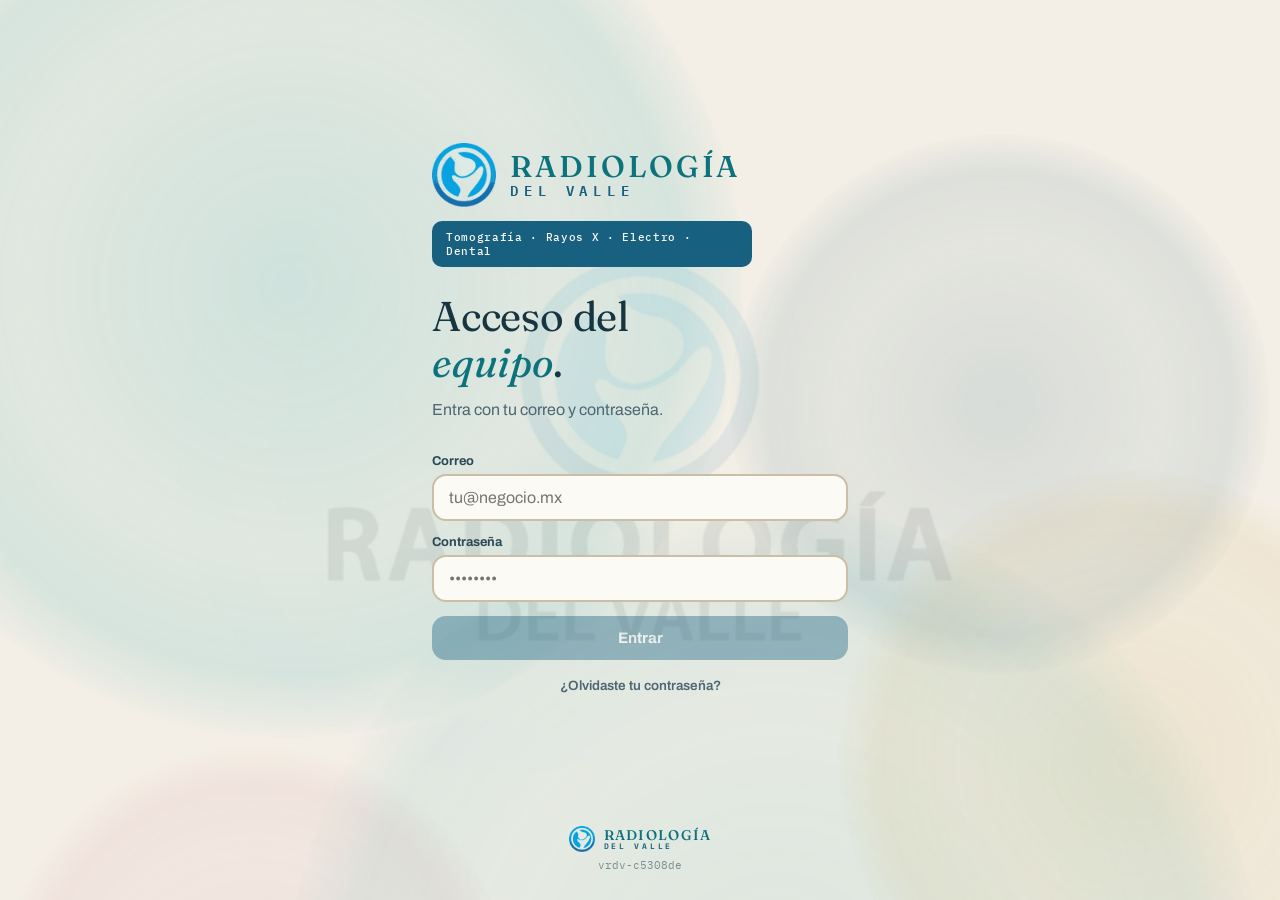
==== commit 4490750b: "Publicación rdv · c5308de · 2026-09-24" ====
--- a/index.html
+++ b/index.html
@@ -17,8 +17,8 @@
       href="https://fonts.googleapis.com/css2?family=Fraunces:opsz,wght@9..144,400;9..144,500;9..144,600&family=Archivo:wght@500;600;700&family=IBM+Plex+Mono:wght@500;600;700&display=swap"
       rel="stylesheet"
     />
-    <script type="module" crossorigin src="/assets/index-Cq5wuj85.js"></script>
-    <link rel="stylesheet" crossorigin href="/assets/index-6x-TNtNv.css">
+    <script type="module" crossorigin src="/assets/index-B6FtBLvh.js"></script>
+    <link rel="stylesheet" crossorigin href="/assets/index-DeoeyU15.css">
   <link rel="manifest" href="/manifest.webmanifest"></head>
   <body>
     <div id="root"></div>
--- a/assets/index-DeoeyU15.css
+++ b/assets/index-DeoeyU15.css
@@ -0,0 +1 @@
+:root{--pos-papel: #F4EFE6;--pos-papel-2: #EBE3D3;--pos-blanco: #FCFAF4;--pos-tinta: #173540;--pos-tinta-2: #2C4A55;--pos-tinta-suave:#4E6670;--pos-linea: #DED4C1;--pos-linea-2: #CBBEA6;--pos-linea-fuerte: #173540;--pos-teal: #17A2AC;--pos-teal-2: #33B4BD;--pos-teal-claro: #D6EEF0;--pos-teal-borde: #7FCBD1;--pos-teal-texto: #0C737D;--pos-petroleo: #17607F;--pos-petroleo-2: #1D7396;--pos-petroleo-claro:#E0EBF0;--pos-primario: var(--pos-petroleo);--pos-marca: var(--pos-teal);--pos-acento: var(--pos-teal);--pos-azul: var(--pos-petroleo);--pos-azul-claro: var(--pos-petroleo-claro);--pos-oro: #C9A44C;--pos-oro-suave: #DDC488;--pos-oro-claro: #F2E9CF;--pos-oro-borde: #D2B061;--pos-oro-linea: #C9A44C;--pos-oro-ink: var(--pos-tinta);--pos-verde: #1F7A5C;--pos-verde-2: #2E9070;--pos-verde-pastel:#A9D8C2;--pos-verde-claro:#DCEDE4;--pos-ambar: #8A5A10;--pos-ambar-claro:#F3E6C6;--pos-carmin: #BE3A5B;--pos-carmin-2: #9E2E49;--pos-carmin-claro:#F6E0E5;--pos-rojo: var(--pos-carmin);--pos-rojo-claro: var(--pos-carmin-claro);--pos-display: "Fraunces", "Iowan Old Style", Georgia, serif;--pos-sans: "Archivo", system-ui, -apple-system, sans-serif;--pos-mono: "IBM Plex Mono", ui-monospace, "SFMono-Regular", monospace;--pos-e1: 4px;--pos-e2: 8px;--pos-e3: 12px;--pos-e4: 16px;--pos-e5: 20px;--pos-e6: 24px;--pos-e8: 32px;--pos-e10: 40px;--pos-r-sm: 10px;--pos-r: 14px;--pos-r-lg: 20px;--pos-sombra: 0 1px 2px rgba(23,53,64,.04), 0 3px 10px rgba(23,53,64,.08);--pos-sombra-alta: 0 2px 6px rgba(23,53,64,.05), 0 12px 30px -8px rgba(23,53,64,.16);--pos-sombra-dura: 0 4px 14px rgba(23,53,64,.12);--pos-toque-min: 48px;--pos-num-total: clamp(30px, 8vw, 44px);--pos-maxw: 520px;--pos-nav-alto: 92px;--pos-caja-cobro-alto: 128px;--pos-celeste: var(--pos-petroleo);--pos-celeste-2: var(--pos-petroleo-2);--pos-celeste-claro: var(--pos-teal-claro);--pos-celeste-borde: var(--pos-teal-borde);--pos-celeste-texto: var(--pos-teal-texto)}.pos-num{font-family:var(--pos-mono);font-variant-numeric:tabular-nums;letter-spacing:-.01em}@media (min-width: 800px){:root{--pos-maxw: 760px}}@media (min-width: 1100px){:root{--pos-maxw: 1000px}}:root{--paper: var(--pos-papel);--paper-2: var(--pos-papel-2);--surface: var(--pos-blanco);--surface-2: var(--pos-papel-2);--ink: var(--pos-tinta);--ink-2: var(--pos-tinta-2);--ink-soft: var(--pos-tinta-suave);--line: var(--pos-linea);--line-2: var(--pos-linea-2);--plum: var(--pos-petroleo);--plum-deep: var(--pos-petroleo);--plum-tint: var(--pos-teal-claro);--gold: var(--pos-oro);--gold-soft: var(--pos-oro-suave);--gold-light: var(--pos-oro-claro);--gold-deep: var(--pos-oro);--gold-ink: var(--pos-oro-ink);--gold-tint: var(--pos-oro-claro);--oro-grad: var(--pos-oro);--sage: var(--pos-verde-2);--sage-deep: var(--pos-verde);--sage-tint: var(--pos-verde-claro);--clay: var(--pos-carmin);--clay-tint: var(--pos-carmin-claro);--font-display: var(--pos-display);--font-sans: var(--pos-sans);--r-xs: var(--pos-r-sm);--r-sm: var(--pos-r);--r: var(--pos-r-lg);--r-lg: var(--pos-r-lg);--r-pill: 999px;--shadow-sm: var(--pos-sombra);--shadow: var(--pos-sombra);--shadow-lg: var(--pos-sombra-alta);--green-shadow: var(--pos-sombra);--green-shadow-sm: var(--pos-sombra);--gap: var(--pos-e4);--pad: var(--pos-e5);--maxw: var(--pos-maxw);--dim: .6}*{box-sizing:border-box}html,body,#root{height:100%}body{margin:0;font-family:var(--font-sans);color:var(--ink);background:var(--paper);-webkit-font-smoothing:antialiased;text-rendering:optimizeLegibility}h1,h2,h3,h4{font-family:var(--font-display);font-weight:420;font-optical-sizing:auto;line-height:1.12;letter-spacing:-.005em;margin:0;color:var(--pos-tinta)}h1{font-size:clamp(2rem,7.5vw,2.6rem);font-weight:400}h2{font-size:1.5rem}h3{font-size:1.14rem;font-weight:500}p{margin:0;line-height:1.55}a{color:var(--pos-teal-texto);text-decoration:none}button{font-family:inherit;cursor:pointer}input,select,textarea{font-family:inherit}.eyebrow{font-family:var(--pos-mono);font-size:.68rem;font-weight:600;letter-spacing:.14em;text-transform:uppercase;color:var(--pos-tinta-suave)}.muted{color:var(--ink-soft)}.tabular{font-family:var(--pos-mono);font-variant-numeric:tabular-nums;letter-spacing:-.01em}.btn{display:inline-flex;align-items:center;justify-content:center;gap:8px;border:0;border-radius:var(--pos-r);padding:14px 22px;font-size:.95rem;font-weight:700;transition:transform .12s ease,background .15s ease,border-color .15s ease,box-shadow .15s ease}.btn:active{transform:translateY(1px) scale(.99)}.btn-primary{background:var(--pos-petroleo);color:#fff;box-shadow:0 2px 8px -2px #17607f66}.btn-primary:hover{background:var(--pos-petroleo-2)}.btn-gold{background:var(--pos-oro);color:var(--pos-oro-ink)}.btn-gold:after{content:none}.btn-gold:hover{background:var(--pos-oro-suave)}.btn-ghost{background:transparent;color:var(--ink);border:2px solid var(--pos-linea-2)}.btn-ghost:hover{border-color:var(--pos-teal);color:var(--pos-teal-texto)}.btn-block{width:100%}.btn:disabled{opacity:.4;cursor:default;transform:none;box-shadow:none}.btn-sm{padding:9px 14px;font-size:.82rem}.btn-xs{padding:6px 12px;font-size:.78rem}.btn-quiet{background:none;color:var(--ink-soft);font-weight:600;box-shadow:none}.btn-quiet:hover{color:var(--pos-teal-texto)}.btn-danger{background:var(--pos-carmin);color:#fff}.btn-danger:hover{background:var(--pos-carmin-2)}.btn-danger-ghost{background:none;color:var(--pos-carmin);border:2px solid var(--pos-linea-2)}.btn-danger-ghost:hover{border-color:var(--pos-carmin)}.btn-row{display:flex;gap:8px}.btn-row>.btn{flex:1}.btn:focus-visible,button.card:focus-visible{outline:none;box-shadow:0 0 0 4px var(--pos-teal-claro)}.card{background:var(--surface);border:1px solid var(--pos-linea);border-radius:var(--pos-r);box-shadow:var(--pos-sombra);transition:box-shadow .18s ease,transform .18s ease,border-color .18s ease}.card-pad{padding:var(--pad)}button.card:hover{box-shadow:var(--pos-sombra-alta);transform:translateY(-2px);border-color:var(--pos-linea-2)}.card-edge{border:1.5px solid var(--pos-oro-borde);box-shadow:var(--pos-sombra-alta)}.hero-plum{background:var(--pos-petroleo);color:var(--pos-blanco);box-shadow:var(--pos-sombra-alta)}.hero-plum h1,.hero-plum h2{color:var(--pos-blanco)}.hero-plum .eyebrow{color:var(--pos-teal-claro)}.field{display:block;margin-bottom:14px}.field>span{display:block;font-size:.8rem;font-weight:700;color:var(--ink-2);margin-bottom:6px}.input{width:100%;padding:13px 15px;background:var(--surface);color:var(--ink);border:2px solid var(--pos-linea-2);border-radius:var(--pos-r);font-size:1rem;transition:border-color .12s ease,box-shadow .12s ease}.input:focus{outline:none;border-color:var(--pos-teal);box-shadow:0 0 0 3px var(--pos-teal-claro)}.badge{display:inline-flex;align-items:center;gap:6px;font-size:.72rem;font-weight:700;letter-spacing:.02em;padding:4px 10px;border-radius:999px}.badge-plum{background:var(--pos-teal-claro);color:var(--pos-teal-texto)}.badge-gold{background:var(--pos-ambar-claro);color:var(--pos-ambar)}.badge-sage{background:var(--pos-verde-claro);color:var(--pos-verde)}.badge-clay{background:var(--pos-carmin-claro);color:var(--pos-carmin-2)}.badge-oro{background:var(--pos-oro);color:var(--pos-oro-ink)}.gold-text{background:none;-webkit-background-clip:border-box;background-clip:border-box;color:var(--pos-petroleo)}.gold-line{height:2px;border:0;background:var(--pos-oro);opacity:.85}.card-premium{border:1.5px solid var(--pos-oro-borde);background:var(--surface);box-shadow:var(--pos-sombra-alta);border-radius:var(--pos-r)}@keyframes rise{0%{opacity:0;transform:translateY(12px)}to{opacity:1;transform:none}}.rise{animation:rise .5s cubic-bezier(.22,1,.36,1) both}@keyframes sheetRise{0%{transform:translateY(100%)}to{transform:none}}.sheet-rise{animation:sheetRise .34s cubic-bezier(.22,1,.36,1) both}@keyframes modalPop{0%{opacity:0;transform:translateY(10px) scale(.97)}to{opacity:1;transform:none}}.modal-pop{animation:modalPop .22s ease-out both}@media (prefers-reduced-motion: reduce){.rise,.sheet-rise,.modal-pop{animation:none}.btn{transition:none}}:root[data-ui=v2]{--r-xs: 6px;--r-sm: 8px;--r: 12px;--r-lg: 16px}:root[data-ui=v2] .btn{border-radius:8px;padding:11px 18px;font-size:.88rem;font-weight:700;letter-spacing:.01em}:root[data-ui=v2] .btn-primary{box-shadow:none;border:2px solid var(--pos-petroleo)}:root[data-ui=v2] .btn-gold{box-shadow:none}:root[data-ui=v2] .btn-danger{box-shadow:none}:root[data-ui=v2] .btn-ghost{border-width:2px}:root[data-ui=v2] .card{border-radius:12px}:root[data-ui=v2] .input{border-radius:9px;border-width:2px;padding:12px 14px}:root[data-ui=v2] .badge{border-radius:7px}:root[data-ui=v2] .v2-accent{border-top:2px solid var(--pos-oro)}@media (min-width: 800px){.catalogo-lista{display:grid;grid-template-columns:1fr 1fr;gap:10px;align-items:start}.catalogo-lista>.card{margin-bottom:0!important}}.fondo-vivo{position:fixed;top:0;right:0;bottom:0;left:0;z-index:-1;overflow:hidden;pointer-events:none;contain:strict}.fondo-marca{position:absolute;left:50%;top:50%;width:min(108vmin,930px);transform:translate(-50%,-50%);opacity:.09;filter:saturate(.9);-webkit-user-select:none;user-select:none}.fondo-celula{position:absolute;display:block;border-radius:50%;transform:translateZ(0);will-change:transform;animation-name:deriva;animation-timing-function:cubic-bezier(.45,0,.55,1);animation-iteration-count:infinite;animation-direction:alternate;animation-fill-mode:both}@keyframes deriva{to{transform:translate3d(6%,-5%,0) scale(1.14)}}.fondo-celula-2{animation-name:deriva2;animation-delay:-9s}.fondo-celula-3{animation-name:deriva3;animation-delay:-21s}.fondo-celula-4{animation-name:deriva4;animation-delay:-5s}.fondo-celula-5{animation-name:deriva5;animation-delay:-33s}@keyframes deriva2{to{transform:translate3d(-8%,7%,0) scale(.88)}}@keyframes deriva3{to{transform:translate3d(5%,9%,0) scale(1.09)}}@keyframes deriva4{to{transform:translate3d(-7%,-8%,0) scale(1.2)}}@keyframes deriva5{to{transform:translate3d(9%,4%,0) scale(.92)}}@media (prefers-reduced-motion: reduce){.fondo-celula{animation:none}}@media print{.fondo-vivo{display:none}}.caja-pos{font-family:var(--pos-sans);color:var(--pos-tinta);max-width:var(--pos-maxw);margin:0 auto;padding:var(--pos-e4) var(--pos-e4) calc(var(--pos-caja-cobro-alto) + var(--pos-nav-alto));-webkit-tap-highlight-color:transparent}.caja-top{display:flex;align-items:baseline;justify-content:space-between;margin:var(--pos-e1) 2px var(--pos-e4)}.caja-top h1{font-family:var(--pos-display);font-size:1.7rem;letter-spacing:-.01em;line-height:1;margin:0}.caja-eyebrow{font-family:var(--pos-mono);font-size:.68rem;letter-spacing:.14em;text-transform:uppercase;color:var(--pos-tinta-suave);margin:0 0 2px}.caja-volver-inicio{display:inline-flex;align-items:center;cursor:pointer;min-height:var(--pos-toque-min);padding:2px 4px 6px;margin:0 0 2px -4px;font-family:var(--pos-sans);font-weight:700;font-size:.82rem;color:var(--pos-tinta-suave);background:none;border:0}.caja-volver-inicio:active{color:var(--pos-tinta)}.caja-volver-inicio:focus-visible{outline:none;box-shadow:0 0 0 4px var(--pos-celeste-claro);border-radius:var(--pos-r-sm)}.caja-cliente{width:100%;min-height:var(--pos-toque-min);font-family:var(--pos-sans);font-size:1rem;font-weight:600;color:var(--pos-tinta);background:var(--pos-blanco);border:2px solid var(--pos-linea-2);border-radius:var(--pos-r);padding:0 var(--pos-e4);margin-bottom:var(--pos-e4)}.caja-cliente:focus{outline:none;border-color:var(--pos-celeste)}.caja-paciente{margin-bottom:var(--pos-e4)}.caja-paciente>.caja-eyebrow{margin-bottom:var(--pos-e1)}.caja-paciente-fila{display:flex;gap:var(--pos-e3);align-items:stretch}.caja-paciente-fila .caja-cliente{flex:1;margin-bottom:0}.caja-nuevo-paciente{display:inline-flex;align-items:center;gap:6px;white-space:nowrap;min-height:var(--pos-toque-min);padding:0 var(--pos-e4);font-family:var(--pos-sans);font-size:.92rem;font-weight:700;color:var(--pos-azul);background:var(--pos-celeste-claro);border:2px solid var(--pos-celeste);border-radius:var(--pos-r);cursor:pointer}.caja-nuevo-paciente:active{transform:scale(.98)}.caja-buscar{width:100%;min-height:var(--pos-toque-min);font-family:var(--pos-sans);font-size:1rem;color:var(--pos-tinta);background:var(--pos-blanco);border:2px dashed var(--pos-linea-2);border-radius:var(--pos-r);padding:0 var(--pos-e4);margin-bottom:var(--pos-e4)}.caja-buscar:focus{outline:none;border-color:var(--pos-celeste);border-style:solid}.caja-buscar::placeholder{color:var(--pos-tinta-suave)}.caja-grid{display:grid;grid-template-columns:1fr 1fr;gap:var(--pos-e3);margin-bottom:var(--pos-e5)}.caja-prod{position:relative;text-align:left;cursor:pointer;min-width:0;min-height:88px;padding:var(--pos-e3) var(--pos-e4);background:var(--pos-blanco);border:2px solid var(--pos-linea);border-radius:var(--pos-r);display:flex;flex-direction:column;gap:var(--pos-e1);transition:border-color .08s,transform .05s}.caja-prod .nom{overflow-wrap:anywhere}.caja-prod:active{transform:scale(.98)}.caja-prod[data-sel="1"]{border-color:var(--pos-celeste);background:var(--pos-celeste-claro)}.caja-prod .nom{font-weight:700;font-size:.98rem;line-height:1.15}.caja-prod .precio{font-family:var(--pos-mono);font-weight:700;font-size:1.15rem;color:var(--pos-azul);margin-top:auto}.caja-prod .cont{position:absolute;top:-10px;right:-10px;min-width:30px;height:30px;padding:0 6px;background:var(--pos-celeste);color:#fff;border-radius:999px;display:grid;place-items:center;font-family:var(--pos-mono);font-weight:700;font-size:.9rem;box-shadow:var(--pos-sombra)}.caja-vacio{color:var(--pos-tinta-suave);padding:var(--pos-e6) 2px;text-align:center}.caja-mas-pedidos{margin-bottom:var(--pos-e4);padding-bottom:var(--pos-e3);border-bottom:1.5px dashed var(--pos-linea)}.caja-mas-pedidos>.caja-eyebrow{margin-bottom:var(--pos-e2)}.caja-mas-pedidos .caja-grid{margin-bottom:0}.caja-carrito{border:2px solid var(--pos-linea-fuerte);border-radius:var(--pos-r);background:var(--pos-blanco);padding:var(--pos-e3) var(--pos-e4);margin-bottom:var(--pos-e5)}.caja-carrito h2{font-family:var(--pos-mono);font-size:.7rem;letter-spacing:.12em;text-transform:uppercase;color:var(--pos-tinta-suave);margin:0 0 var(--pos-e2)}.caja-fila{display:flex;align-items:center;gap:var(--pos-e2);padding:var(--pos-e2) 0;border-bottom:1.5px solid var(--pos-linea)}.caja-fila:last-child{border-bottom:none}.caja-fila .nom{flex:1;font-weight:600;font-size:.95rem}.caja-fila .imp{font-family:var(--pos-mono);font-weight:700;min-width:74px;text-align:right}.caja-pm{width:var(--pos-toque-min);height:var(--pos-toque-min);border:2px solid var(--pos-linea-2);background:var(--pos-papel);border-radius:var(--pos-r-sm);font-family:var(--pos-mono);font-weight:700;font-size:1.3rem;line-height:1;color:var(--pos-tinta);display:grid;place-items:center;cursor:pointer}.caja-pm:active{background:var(--pos-papel-2)}.caja-pm.menos{color:var(--pos-rojo);border-color:var(--pos-rojo-claro)}.caja-cant{font-family:var(--pos-mono);font-weight:700;min-width:26px;text-align:center}.caja-cant-btn{min-width:var(--pos-toque-min);min-height:var(--pos-toque-min);padding:0 var(--pos-e2);cursor:pointer;background:var(--pos-papel);border:2px solid var(--pos-linea-2);border-radius:var(--pos-r-sm);color:var(--pos-tinta);font-size:1.05rem}.caja-cant-btn:active{background:var(--pos-papel-2)}.caja-precio-abierto{display:inline-block;margin-top:3px;cursor:pointer;font-family:var(--pos-mono);font-size:.66rem;letter-spacing:.04em;text-transform:uppercase;color:var(--pos-tinta-suave);background:none;border:1.5px dashed var(--pos-linea-2);border-radius:999px;padding:3px 8px;line-height:1}.caja-precio-abierto[data-on="1"]{color:var(--pos-celeste);border-color:var(--pos-celeste);border-style:solid;font-weight:700}.caja-aviso{margin:0 0 var(--pos-e4);padding:var(--pos-e3) var(--pos-e4);border-radius:var(--pos-r);font-weight:700;font-size:.92rem;border:2px solid}.caja-aviso-ok{color:var(--pos-verde);background:var(--pos-verde-claro);border-color:var(--pos-verde)}.caja-aviso-miss{color:var(--pos-ambar);background:var(--pos-ambar-claro);border-color:var(--pos-ambar)}.caja-prod[data-pulso="1"]{animation:caja-pulso .7s ease-out}@keyframes caja-pulso{0%{border-color:var(--pos-celeste);box-shadow:0 0 0 0 var(--pos-celeste-claro)}40%{box-shadow:0 0 0 6px var(--pos-celeste-claro)}to{box-shadow:0 0 0 0 transparent}}.caja-camara{display:inline-flex;align-items:center;gap:var(--pos-e2);cursor:pointer;min-height:var(--pos-toque-min);padding:0 var(--pos-e4);margin-bottom:var(--pos-e4);font-family:var(--pos-sans);font-weight:700;font-size:.92rem;color:var(--pos-tinta);background:var(--pos-blanco);border:2px solid var(--pos-linea-2);border-radius:var(--pos-r)}.caja-camara:active{background:var(--pos-papel-2)}.caja-camara-box{width:min(94vw,var(--pos-maxw));background:var(--pos-blanco);border:2px solid var(--pos-linea-fuerte);border-radius:var(--pos-r-lg);padding:var(--pos-e4)}.caja-camara-video{width:100%;max-height:60vh;border-radius:var(--pos-r);background:#000;margin-top:var(--pos-e3)}.caja-metodos{display:flex;gap:var(--pos-e2);flex-wrap:wrap;margin-bottom:var(--pos-e4)}.caja-metodo{min-height:var(--pos-toque-min);padding:0 var(--pos-e4);cursor:pointer;font-family:var(--pos-sans);font-weight:700;font-size:.92rem;background:var(--pos-blanco);color:var(--pos-tinta);border:2px solid var(--pos-linea-2);border-radius:var(--pos-r)}.caja-metodo[data-on="1"]{background:var(--pos-celeste);color:#fff;border-color:var(--pos-celeste)}.caja-cupon{width:100%;min-height:var(--pos-toque-min);font-family:var(--pos-mono);font-size:.95rem;color:var(--pos-tinta);background:var(--pos-blanco);border:2px solid var(--pos-linea-2);border-radius:var(--pos-r);padding:0 var(--pos-e4);margin-bottom:var(--pos-e3);text-transform:uppercase}.caja-cupon:focus{outline:none;border-color:var(--pos-celeste)}.caja-error{color:var(--pos-rojo);font-weight:700;margin:0 2px var(--pos-e3)}.caja-cobro{position:fixed;left:0;right:0;bottom:var(--pos-nav-alto);z-index:40;background:color-mix(in srgb,var(--pos-papel) 92%,transparent);-webkit-backdrop-filter:saturate(140%) blur(8px);backdrop-filter:saturate(140%) blur(8px);border-top:2px solid var(--pos-linea-fuerte);border-radius:var(--pos-r) var(--pos-r) 0 0;box-shadow:var(--pos-sombra-dura);padding:var(--pos-e3) var(--pos-e4)}.caja-cobro-in{max-width:var(--pos-maxw);margin:0 auto;display:flex;align-items:center;gap:var(--pos-e4)}.caja-total-lbl{font-family:var(--pos-mono);font-size:.68rem;letter-spacing:.12em;text-transform:uppercase;color:var(--pos-tinta-suave)}.caja-total-num{font-family:var(--pos-mono);font-weight:700;font-size:var(--pos-num-total);line-height:1;color:var(--pos-tinta)}.caja-cobrar{flex:1;min-height:58px;cursor:pointer;font-family:var(--pos-display);font-size:1.15rem;letter-spacing:.02em;color:#fff;background:var(--pos-celeste);border:2px solid var(--pos-celeste);border-radius:var(--pos-r)}.caja-cobrar:disabled{opacity:.4;cursor:not-allowed}.caja-cobrar:not(:disabled):active{transform:scale(.99)}.caja-recibo{text-align:center;padding-top:var(--pos-e6)}.caja-recibo .ok{width:64px;height:64px;border-radius:999px;margin:0 auto var(--pos-e4);display:grid;place-items:center;background:var(--pos-verde);color:#fff}.caja-recibo .ok[data-pendiente="1"]{background:var(--pos-ambar)}.caja-recibo .folio{font-family:var(--pos-display);font-size:2.1rem;margin:var(--pos-e1) 0}.caja-recibo .sub{font-family:var(--pos-mono);color:var(--pos-tinta-suave);font-size:.85rem}.caja-ticket{text-align:left;border:2px solid var(--pos-oro-borde);border-radius:var(--pos-r);background:var(--pos-blanco);padding:var(--pos-e4);margin:var(--pos-e5) 0}.caja-ticket .l{display:flex;justify-content:space-between;padding:var(--pos-e1) 0}.caja-ticket .l .imp{font-family:var(--pos-mono);font-weight:600}.caja-ticket .tot{border-top:2px solid var(--pos-linea-fuerte);margin-top:var(--pos-e2);padding-top:var(--pos-e2);font-weight:800}.caja-btn-2{width:100%;min-height:var(--pos-toque-min);cursor:pointer;font-family:var(--pos-sans);font-weight:700;border-radius:var(--pos-r);display:inline-flex;align-items:center;justify-content:center;padding:10px 14px}.caja-btn-wa{background:var(--pos-verde);color:#fff;border:2px solid var(--pos-verde);margin-bottom:var(--pos-e2)}.caja-btn-wa:disabled{opacity:.55;cursor:default}.caja-cotizar{min-height:var(--pos-toque-min);padding:0 18px;cursor:pointer;font-family:var(--pos-sans);font-weight:700;border-radius:var(--pos-r);background:none;color:var(--pos-azul);border:2px solid var(--pos-azul);white-space:nowrap}.caja-cotizar:disabled{opacity:.45;cursor:default}.caja-btn-brilla{position:relative;overflow:hidden;animation:caja-pulso 1.6s ease-in-out infinite}.caja-btn-brilla:after{content:"";position:absolute;top:0;bottom:0;left:-75%;width:50%;background:linear-gradient(105deg,transparent,rgba(255,255,255,.45),transparent);animation:caja-brillo 1.6s ease-in-out infinite}@keyframes caja-pulso{0%,to{box-shadow:0 0 color-mix(in srgb,var(--pos-verde) 55%,transparent)}50%{box-shadow:0 0 0 6px color-mix(in srgb,var(--pos-verde) 0%,transparent)}}@keyframes caja-brillo{0%{left:-75%}60%,to{left:125%}}@media (prefers-reduced-motion: reduce){.caja-btn-brilla,.caja-btn-brilla:after{animation:none}}.caja-btn-nueva{background:none;color:var(--pos-tinta-suave);border:2px solid var(--pos-linea-2)}.caja-recibo-pdf{display:flex;gap:var(--pos-e2);margin-bottom:var(--pos-e2)}.caja-recibo-pdf .caja-btn-2{flex:1}.caja-btn-pdf{background:var(--pos-blanco);color:var(--pos-tinta);border:2px solid var(--pos-linea-fuerte)}.caja-btn-compartir{background:var(--pos-celeste-claro);color:var(--pos-celeste);border:2px solid var(--pos-celeste)}.caja-btn-pdf:disabled,.caja-btn-compartir:disabled{opacity:.55;cursor:default}.caja-btn-comanda{background:var(--pos-blanco);color:var(--pos-tinta);border:2px solid var(--pos-linea-fuerte);margin-bottom:var(--pos-e2)}.caja-btn-comanda:disabled{opacity:.55;cursor:default}@media (max-width: 330px){.caja-grid{grid-template-columns:1fr}}.caja-paso-tit{display:flex;align-items:center;gap:var(--pos-e2);font-family:var(--pos-display);font-size:1.15rem;line-height:1;color:var(--pos-tinta);margin:var(--pos-e5) 2px var(--pos-e3)}.caja-paso-tit:first-child{margin-top:0}.caja-paso-num{display:grid;place-items:center;flex:none;width:26px;height:26px;border-radius:999px;font-family:var(--pos-mono);font-weight:700;font-size:.9rem;color:var(--pos-oro-ink);background:var(--pos-oro);box-shadow:var(--pos-sombra)}.caja-paso{border:2px solid var(--pos-oro-borde);border-radius:var(--pos-r-lg);background:var(--pos-blanco);box-shadow:var(--pos-sombra);padding:var(--pos-e4) var(--pos-e4) var(--pos-e5);margin-bottom:var(--pos-e5)}.caja-paso .caja-paso-tit{margin-top:0}.caja-buscar-paciente{margin-bottom:var(--pos-e3)}.caja-paciente-buscador{display:block}.caja-paciente-lista{list-style:none;margin:0 0 var(--pos-e3);padding:0;display:flex;flex-direction:column;gap:var(--pos-e2)}.caja-paciente-op{width:100%;text-align:left;cursor:pointer;min-height:var(--pos-toque-min);display:flex;align-items:center;justify-content:space-between;gap:var(--pos-e3);padding:var(--pos-e2) var(--pos-e4);background:var(--pos-papel);border:2px solid var(--pos-linea-2);border-radius:var(--pos-r)}.caja-paciente-op:active{transform:scale(.99)}.caja-paciente-op:focus-visible{outline:none;border-color:var(--pos-celeste);box-shadow:0 0 0 4px var(--pos-celeste-claro)}.caja-paciente-op .nom{font-weight:700;font-size:.98rem;color:var(--pos-tinta)}.caja-paciente-op .tel{font-family:var(--pos-mono);font-size:.85rem;color:var(--pos-tinta-suave);white-space:nowrap}.caja-paciente-nada{color:var(--pos-tinta-suave);font-size:.9rem;margin:0 0 var(--pos-e3) 2px}.caja-nuevo-paciente-bloque{width:100%;justify-content:center}.caja-paciente-chip{display:flex;align-items:center;justify-content:space-between;gap:var(--pos-e3);padding:var(--pos-e3) var(--pos-e4);margin-bottom:var(--pos-e3);background:var(--pos-oro-claro);border:2px solid var(--pos-oro-borde);border-radius:var(--pos-r)}.caja-paciente-chip-info{display:flex;flex-direction:column;gap:2px;min-width:0}.caja-paciente-chip-nom{font-family:var(--pos-display);font-size:1.05rem;color:var(--pos-tinta);overflow-wrap:anywhere}.caja-paciente-chip-tel{font-family:var(--pos-mono);font-size:.82rem;color:var(--pos-tinta-suave)}.caja-paciente-cambiar{flex:none;cursor:pointer;min-height:var(--pos-toque-min);padding:0 var(--pos-e4);font-family:var(--pos-sans);font-weight:700;font-size:.9rem;color:var(--pos-tinta);background:var(--pos-blanco);border:2px solid var(--pos-linea-fuerte);border-radius:var(--pos-r)}.caja-paciente-cambiar:active{transform:scale(.98)}.caja-medico{display:block;margin-top:var(--pos-e3)}.caja-medico-lbl{display:block;margin-bottom:var(--pos-e1);font-family:var(--pos-mono);font-size:.68rem;letter-spacing:.12em;text-transform:uppercase;color:var(--pos-tinta-suave)}.caja-medico-in{width:100%;min-height:var(--pos-toque-min);font-family:var(--pos-sans);font-size:1rem;font-weight:600;color:var(--pos-tinta);background:var(--pos-blanco);border:2px solid var(--pos-linea-2);border-radius:var(--pos-r);padding:0 var(--pos-e4)}.caja-medico-in:focus-visible{outline:none;border-color:var(--pos-celeste);box-shadow:0 0 0 4px var(--pos-celeste-claro)}.caja-optin{display:flex;align-items:flex-start;gap:var(--pos-e2);margin-top:var(--pos-e2);min-height:var(--pos-toque-min);padding:var(--pos-e1) 0;cursor:pointer}.caja-optin input{width:24px;height:24px;margin-top:2px;flex:none;accent-color:var(--pos-celeste)}.caja-optin span{font-size:.92rem;font-weight:600;color:var(--pos-tinta)}.caja-optin small{display:block;font-weight:400;font-size:.8rem;color:var(--pos-tinta-suave);margin-top:2px}.caja-optin input:disabled~span{color:var(--pos-tinta-suave)}.caja-campo-error{color:var(--pos-rojo);font-weight:600;font-size:.82rem;margin:-6px 0 var(--pos-e2) 2px}.caja-dup-aviso{margin:-6px 0 var(--pos-e2);padding:var(--pos-e3);border:1px solid var(--pos-oro);border-radius:var(--pos-r);background:var(--pos-oro-claro)}.caja-dup-aviso p{margin:0 0 var(--pos-e2);font-size:.85rem;color:var(--pos-tinta)}.tnum-overlay{position:fixed;top:0;right:0;bottom:0;left:0;z-index:60;display:grid;place-items:center;padding:var(--pos-e4);background:color-mix(in srgb,var(--pos-tinta) 42%,transparent)}.tnum{width:min(94vw,360px);background:var(--pos-blanco);border:2px solid var(--pos-linea-fuerte);border-radius:var(--pos-r-lg);box-shadow:var(--pos-sombra-dura);padding:var(--pos-e4);outline:none}.tnum-head{display:flex;align-items:flex-start;justify-content:space-between;gap:var(--pos-e3)}.tnum-sub{margin:2px 0 0;font-weight:700;font-size:.95rem;color:var(--pos-tinta)}.tnum-x{width:36px;height:36px;flex:none;cursor:pointer;font-size:1.4rem;line-height:1;color:var(--pos-tinta-suave);background:none;border:2px solid var(--pos-linea-2);border-radius:var(--pos-r-sm)}.tnum-pantalla{margin:var(--pos-e3) 0 var(--pos-e4);padding:var(--pos-e3) var(--pos-e4);text-align:right;font-weight:700;font-size:2rem;line-height:1;color:var(--pos-tinta);background:var(--pos-papel-2);border:2px solid var(--pos-linea-2);border-radius:var(--pos-r);min-height:56px;display:flex;align-items:center;justify-content:flex-end;overflow:hidden}.tnum-grid{display:grid;grid-template-columns:repeat(3,1fr);gap:var(--pos-e2)}.tnum-k{min-height:56px;cursor:pointer;font-family:var(--pos-mono);font-weight:700;font-size:1.5rem;color:var(--pos-tinta);background:var(--pos-papel);border:2px solid var(--pos-linea-2);border-radius:var(--pos-r)}.tnum-k:active{background:var(--pos-papel-2);transform:scale(.98)}.tnum-k-vacia{background:none;border-color:transparent;cursor:default}.tnum-k-borrar{color:var(--pos-rojo);border-color:var(--pos-rojo-claro)}.tnum-ok{width:100%;min-height:56px;margin-top:var(--pos-e3);cursor:pointer;font-family:var(--pos-display);font-size:1.1rem;letter-spacing:.02em;color:#fff;background:var(--pos-celeste);border:2px solid var(--pos-celeste);border-radius:var(--pos-r)}.tnum-ok:disabled{opacity:.4;cursor:not-allowed}.caja-practica-toggle{display:inline-flex;align-items:center;gap:var(--pos-e2);min-height:36px;padding:0 var(--pos-e3);cursor:pointer;font-family:var(--pos-sans);font-weight:700;font-size:.8rem;color:var(--pos-tinta-suave);background:var(--pos-blanco);border:2px solid var(--pos-linea-2);border-radius:999px}.caja-practica-toggle .pip{width:12px;height:12px;border-radius:999px;flex:none;background:var(--pos-linea-2);transition:background .12s ease}.caja-practica-toggle[data-on="1"]{color:var(--pos-ambar);background:var(--pos-ambar-claro);border-color:var(--pos-ambar)}.caja-practica-toggle[data-on="1"] .pip{background:var(--pos-ambar)}.caja-practica-toggle:active{transform:scale(.98)}.caja-comision{margin-bottom:var(--pos-e4)}.caja-comision-toggle{display:inline-flex;align-items:center;gap:var(--pos-e2);min-height:36px;padding:0 var(--pos-e3);cursor:pointer;font-family:var(--pos-sans);font-weight:700;font-size:.8rem;color:var(--pos-tinta-suave);background:var(--pos-blanco);border:2px solid var(--pos-linea-2);border-radius:999px}.caja-comision-toggle .pip{width:12px;height:12px;border-radius:999px;flex:none;background:var(--pos-linea-2);transition:background .12s ease}.caja-comision-toggle[data-on="1"]{color:var(--pos-celeste-texto);background:var(--pos-celeste-claro);border-color:var(--pos-celeste-borde)}.caja-comision-toggle[data-on="1"] .pip{background:var(--pos-celeste)}.caja-comision-toggle:active{transform:scale(.98)}.caja-comision-detalle{margin-top:var(--pos-e3);padding:var(--pos-e4);border:2px solid var(--pos-celeste-borde);border-radius:var(--pos-r);background:var(--pos-celeste-claro)}.caja-comision-detalle .caja-cliente,.caja-comisionista-buscador,.caja-comisionista-chip{margin-bottom:var(--pos-e3)}.caja-comisionista-chip{background:var(--pos-blanco);border-color:var(--pos-celeste-borde)}.caja-comisionista-crear{border-color:var(--pos-celeste-borde);background:var(--pos-blanco);color:var(--pos-celeste-texto)}.caja-comisionista-crear .nom{display:inline-flex;align-items:center;gap:6px;color:var(--pos-celeste-texto)}.caja-comisionista-crear:disabled{opacity:.6;cursor:not-allowed}.caja-canal{margin-bottom:var(--pos-e4)}.caja-canal-chips{display:flex;gap:var(--pos-e2);flex-wrap:wrap;margin-top:var(--pos-e1)}.caja-canal-chips .btn{flex:1 1 auto;min-width:0;min-height:var(--pos-toque-min);padding:0 var(--pos-e3);font-size:.84rem;font-weight:600}.caja-canal-chips .btn[data-on="1"]{color:var(--pos-blanco);background:var(--pos-celeste);border-color:var(--pos-celeste);font-weight:800}.caja-canal-convenio{width:100%;min-height:var(--pos-toque-min);margin-top:var(--pos-e2);font-family:var(--pos-sans);font-size:1rem;font-weight:600;color:var(--pos-tinta);background:var(--pos-blanco);border:2px solid var(--pos-linea-2);border-radius:var(--pos-r);padding:0 var(--pos-e3)}.caja-canal-convenio:focus-visible{outline:3px solid var(--pos-celeste);outline-offset:2px}.caja-canal-nota{margin:var(--pos-e1) 0 0;font-size:.76rem;color:var(--pos-tinta-suave)}.caja-comision-monto{display:flex;gap:var(--pos-e2);align-items:stretch}.caja-comision-tipo{display:inline-flex;flex:none;border-radius:var(--pos-r);overflow:hidden;border:2px solid var(--pos-linea-2)}.caja-comision-tipo button{min-width:46px;min-height:var(--pos-toque-min);cursor:pointer;font-family:var(--pos-sans);font-weight:800;font-size:1rem;color:var(--pos-tinta-suave);background:var(--pos-blanco);border:none}.caja-comision-tipo button+button{border-left:2px solid var(--pos-linea-2)}.caja-comision-tipo button[data-on="1"]{color:var(--pos-blanco);background:var(--pos-celeste)}.caja-comision-valor{flex:1;min-width:0;min-height:var(--pos-toque-min);font-family:var(--pos-sans);font-size:1rem;font-weight:600;color:var(--pos-tinta);background:var(--pos-blanco);border:2px solid var(--pos-linea-2);border-radius:var(--pos-r);padding:0 var(--pos-e4)}.caja-comision-valor:focus{outline:none;border-color:var(--pos-celeste)}.caja-comision-valor:disabled{background:var(--pos-linea);opacity:.6;cursor:not-allowed}.caja-comision-nota{margin:var(--pos-e2) 0 0;font-family:var(--pos-mono);font-size:.68rem;letter-spacing:.04em;color:var(--pos-celeste-texto)}.caja-practica-banner{display:flex;align-items:baseline;gap:var(--pos-e2);flex-wrap:wrap;margin:0 0 var(--pos-e4);padding:var(--pos-e3) var(--pos-e4);border:2px dashed var(--pos-ambar);border-radius:var(--pos-r);background:var(--pos-ambar-claro);color:var(--pos-ambar)}.caja-practica-banner strong{font-family:var(--pos-display);font-size:.95rem;letter-spacing:.06em}.caja-practica-banner span{font-weight:700;font-size:.85rem}.caja-corte-aviso{display:flex;align-items:baseline;gap:var(--pos-e2);flex-wrap:wrap;margin:0 0 var(--pos-e4);padding:var(--pos-e3) var(--pos-e4);border:2px dashed var(--pos-rojo);border-radius:var(--pos-r);background:var(--pos-rojo-claro);color:var(--pos-rojo)}.caja-corte-aviso strong{font-family:var(--pos-display);font-size:.95rem;letter-spacing:.06em}.caja-corte-aviso span{font-weight:600;font-size:.85rem}.caja-pos[data-practica="1"] .caja-cobrar{background:var(--pos-ambar);border-color:var(--pos-ambar)}.caja-pos[data-practica="1"] .caja-cobro{border-top-color:var(--pos-ambar)}.caja-recibo-practica{margin:0 0 var(--pos-e4);padding:var(--pos-e2) var(--pos-e4);font-family:var(--pos-display);font-size:.9rem;letter-spacing:.04em;color:var(--pos-ambar);background:var(--pos-ambar-claro);border:2px dashed var(--pos-ambar);border-radius:var(--pos-r)}.caja-recibo .ok[data-practica="1"]{background:var(--pos-ambar)}.tienda-ejemplo{border:2px solid var(--pos-linea-fuerte);border-radius:var(--pos-r-lg);background:var(--pos-blanco);box-shadow:var(--pos-sombra-dura);padding:var(--pos-e8) var(--pos-e6);text-align:center;max-width:420px;margin:var(--pos-e6) auto}.tienda-ejemplo.es-compacto{padding:var(--pos-e6) var(--pos-e5);box-shadow:var(--pos-sombra);margin:var(--pos-e4) auto var(--pos-e5)}.tienda-ejemplo-icono{display:grid;place-items:center;width:60px;height:60px;margin:0 auto var(--pos-e3);color:var(--pos-celeste);background:var(--pos-celeste-claro);border-radius:999px}.tienda-ejemplo-titulo{font-family:var(--pos-display);font-size:1.15rem;line-height:1.1;color:var(--pos-tinta);margin:0 0 var(--pos-e2)}.tienda-ejemplo-sub{color:var(--pos-tinta-suave);font-size:.9rem;line-height:1.5;max-width:320px;margin:0 auto var(--pos-e5)}.tienda-ejemplo-error{color:var(--pos-rojo);font-weight:600;font-size:.85rem;margin:0 0 var(--pos-e3)}.tienda-ejemplo-btn{width:100%;min-height:var(--pos-toque-min);background:var(--pos-celeste);color:#fff;border:2px solid var(--pos-celeste);border-radius:var(--pos-r);font-family:var(--pos-sans);font-weight:700;font-size:1rem;padding:var(--pos-e3) var(--pos-e4)}.tienda-ejemplo-btn:active{transform:scale(.99)}.tienda-ejemplo-btn:disabled{opacity:.6;cursor:default}.tienda-ejemplo-btn:focus-visible{outline:none;box-shadow:0 0 0 4px var(--pos-celeste-claro)}.tour-overlay{position:fixed;top:0;right:0;bottom:0;left:0;z-index:80;display:grid;place-items:center;padding:var(--pos-e4);background:color-mix(in srgb,var(--pos-tinta) 48%,transparent)}.tour{width:min(94vw,380px);background:var(--pos-blanco);border:2px solid var(--pos-linea-fuerte);border-radius:var(--pos-r-lg);box-shadow:var(--pos-sombra-dura);padding:var(--pos-e6) var(--pos-e6) var(--pos-e5)}.tour-eyebrow{font-family:var(--pos-mono);font-size:.68rem;letter-spacing:.12em;text-transform:uppercase;color:var(--pos-tinta-suave);margin:0 0 var(--pos-e2)}.tour-titulo{font-family:var(--pos-display);font-size:1.3rem;line-height:1.08;color:var(--pos-tinta);margin:0 0 var(--pos-e3)}.tour-texto{color:var(--pos-tinta-2);font-size:.95rem;line-height:1.55;margin:0 0 var(--pos-e5)}.tour-puntos{display:flex;gap:var(--pos-e2);justify-content:center;margin-bottom:var(--pos-e5)}.tour-punto{width:8px;height:8px;border-radius:999px;background:var(--pos-linea-2);transition:background .2s ease}.tour-punto[data-on="1"]{background:var(--pos-celeste)}.tour-acciones{display:flex;align-items:center;justify-content:space-between;gap:var(--pos-e3)}.tour-saltar{background:none;border:0;color:var(--pos-tinta-suave);font-family:var(--pos-sans);font-weight:600;font-size:.9rem;min-height:var(--pos-toque-min);padding:0 var(--pos-e2)}.tour-saltar:empty{visibility:hidden}.tour-siguiente{background:var(--pos-celeste);color:#fff;border:2px solid var(--pos-celeste);border-radius:var(--pos-r);font-family:var(--pos-sans);font-weight:700;font-size:1rem;min-height:var(--pos-toque-min);padding:0 var(--pos-e6)}.tour-siguiente:active{transform:scale(.99)}.tour-siguiente:focus-visible,.tour-saltar:focus-visible{outline:none;box-shadow:0 0 0 4px var(--pos-celeste-claro)}@media (min-width: 800px){.caja-grid{grid-template-columns:repeat(3,1fr)}}@media (min-width: 1100px){.caja-grid{grid-template-columns:repeat(4,1fr)}}.caja-medico-grupo{display:flex;flex-direction:column;align-items:flex-end;gap:var(--pos-e1, 6px)}.caja-medico-grupo .caja-medico{width:100%}.caja-cliente-buscar{margin-bottom:var(--pos-e2);font-weight:500}.tel-mx{display:flex;align-items:stretch;width:100%;min-height:var(--pos-toque-min);background:var(--pos-blanco);border:2px solid var(--pos-linea-2);border-radius:var(--pos-r);overflow:hidden}.tel-mx-prefijo{display:flex;align-items:center;flex:none;padding:0 var(--pos-e2) 0 var(--pos-e4);font-family:var(--pos-mono);font-weight:700;font-size:1rem;color:var(--pos-tinta-suave);border-right:2px solid var(--pos-linea-2)}.tel-mx-input{flex:1;min-width:0;border:0;background:none;outline:none;padding:0 var(--pos-e4) 0 var(--pos-e3);font-family:var(--pos-sans);font-size:1rem;font-weight:600;color:var(--pos-tinta)}.tel-mx-input::placeholder{color:var(--pos-tinta-suave);font-weight:500}.tel-mx:focus-within{border-color:var(--pos-celeste)}.tel-mx:has(.tel-mx-input:disabled){opacity:.6}
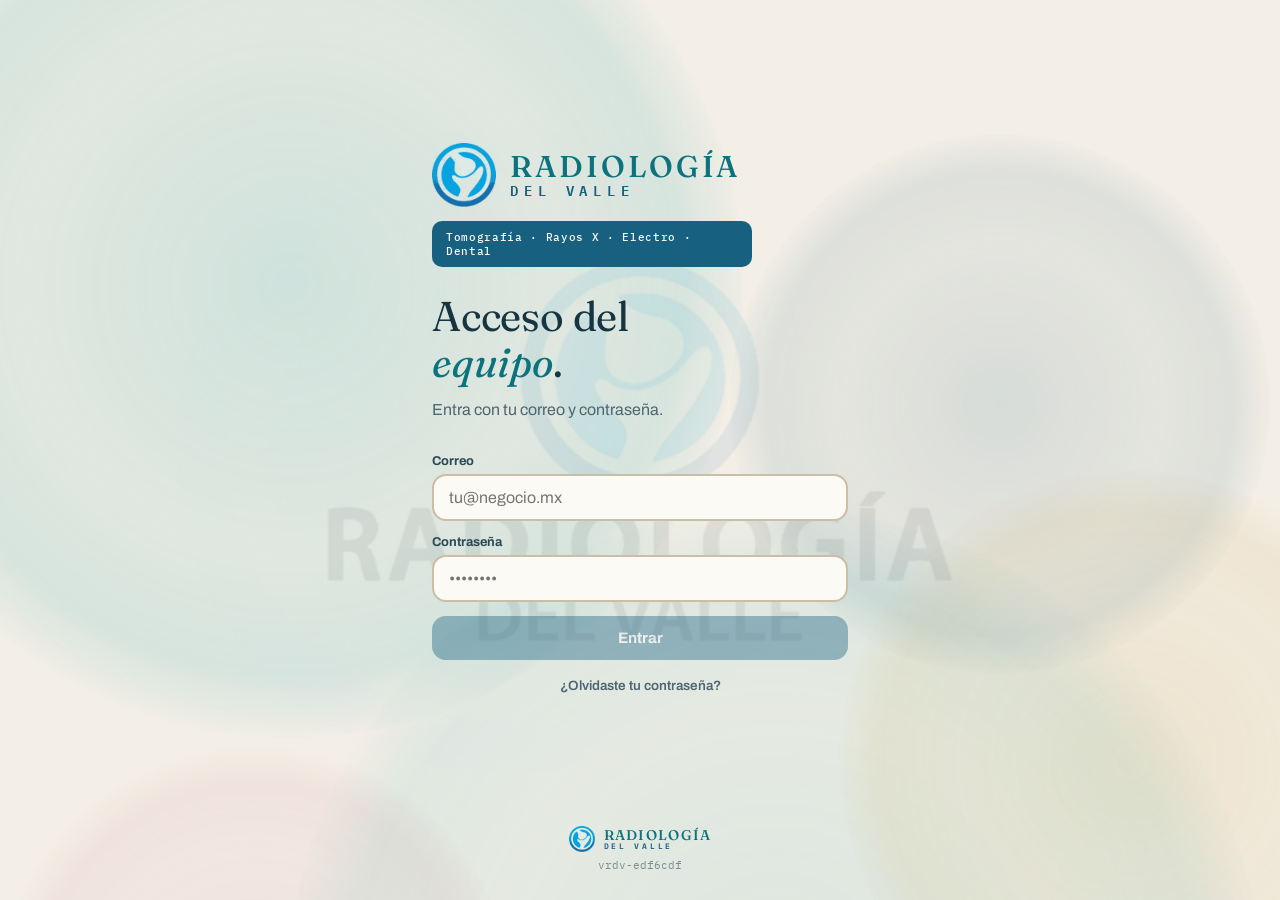
==== commit 59684766: "Publicación rdv · edf6cdf · 2026-09-25" ====
--- a/index.html
+++ b/index.html
@@ -17,8 +17,8 @@
       href="https://fonts.googleapis.com/css2?family=Fraunces:opsz,wght@9..144,400;9..144,500;9..144,600&family=Archivo:wght@500;600;700&family=IBM+Plex+Mono:wght@500;600;700&display=swap"
       rel="stylesheet"
     />
-    <script type="module" crossorigin src="/assets/index-B6FtBLvh.js"></script>
-    <link rel="stylesheet" crossorigin href="/assets/index-DeoeyU15.css">
+    <script type="module" crossorigin src="/assets/index-DX5khNdl.js"></script>
+    <link rel="stylesheet" crossorigin href="/assets/index-D-PMlepo.css">
   <link rel="manifest" href="/manifest.webmanifest"></head>
   <body>
     <div id="root"></div>
--- a/assets/index-D-PMlepo.css
+++ b/assets/index-D-PMlepo.css
@@ -0,0 +1 @@
+:root{--pos-papel: #F4EFE6;--pos-papel-2: #EBE3D3;--pos-blanco: #FCFAF4;--pos-tinta: #173540;--pos-tinta-2: #2C4A55;--pos-tinta-suave:#4E6670;--pos-linea: #DED4C1;--pos-linea-2: #CBBEA6;--pos-linea-fuerte: #173540;--pos-teal: #17A2AC;--pos-teal-2: #33B4BD;--pos-teal-claro: #D6EEF0;--pos-teal-borde: #7FCBD1;--pos-teal-texto: #0C737D;--pos-petroleo: #17607F;--pos-petroleo-2: #1D7396;--pos-petroleo-claro:#E0EBF0;--pos-primario: var(--pos-petroleo);--pos-marca: var(--pos-teal);--pos-acento: var(--pos-teal);--pos-azul: var(--pos-petroleo);--pos-azul-claro: var(--pos-petroleo-claro);--pos-oro: #C9A44C;--pos-oro-suave: #DDC488;--pos-oro-claro: #F2E9CF;--pos-oro-borde: #D2B061;--pos-oro-linea: #C9A44C;--pos-oro-ink: var(--pos-tinta);--pos-verde: #1F7A5C;--pos-verde-2: #2E9070;--pos-verde-pastel:#A9D8C2;--pos-verde-claro:#DCEDE4;--pos-ambar: #8A5A10;--pos-ambar-claro:#F3E6C6;--pos-carmin: #BE3A5B;--pos-carmin-2: #9E2E49;--pos-carmin-claro:#F6E0E5;--pos-rojo: var(--pos-carmin);--pos-rojo-claro: var(--pos-carmin-claro);--pos-display: "Fraunces", "Iowan Old Style", Georgia, serif;--pos-sans: "Archivo", system-ui, -apple-system, sans-serif;--pos-mono: "IBM Plex Mono", ui-monospace, "SFMono-Regular", monospace;--pos-e1: 4px;--pos-e2: 8px;--pos-e3: 12px;--pos-e4: 16px;--pos-e5: 20px;--pos-e6: 24px;--pos-e8: 32px;--pos-e10: 40px;--pos-r-sm: 10px;--pos-r: 14px;--pos-r-lg: 20px;--pos-sombra: 0 1px 2px rgba(23,53,64,.04), 0 3px 10px rgba(23,53,64,.08);--pos-sombra-alta: 0 2px 6px rgba(23,53,64,.05), 0 12px 30px -8px rgba(23,53,64,.16);--pos-sombra-dura: 0 4px 14px rgba(23,53,64,.12);--pos-toque-min: 48px;--pos-num-total: clamp(30px, 8vw, 44px);--pos-maxw: 520px;--pos-nav-alto: 92px;--pos-caja-cobro-alto: 128px;--pos-celeste: var(--pos-petroleo);--pos-celeste-2: var(--pos-petroleo-2);--pos-celeste-claro: var(--pos-teal-claro);--pos-celeste-borde: var(--pos-teal-borde);--pos-celeste-texto: var(--pos-teal-texto)}.pos-num{font-family:var(--pos-mono);font-variant-numeric:tabular-nums;letter-spacing:-.01em}@media (min-width: 800px){:root{--pos-maxw: 760px}}@media (min-width: 1100px){:root{--pos-maxw: 1000px}}:root{--paper: var(--pos-papel);--paper-2: var(--pos-papel-2);--surface: var(--pos-blanco);--surface-2: var(--pos-papel-2);--ink: var(--pos-tinta);--ink-2: var(--pos-tinta-2);--ink-soft: var(--pos-tinta-suave);--line: var(--pos-linea);--line-2: var(--pos-linea-2);--plum: var(--pos-petroleo);--plum-deep: var(--pos-petroleo);--plum-tint: var(--pos-teal-claro);--gold: var(--pos-oro);--gold-soft: var(--pos-oro-suave);--gold-light: var(--pos-oro-claro);--gold-deep: var(--pos-oro);--gold-ink: var(--pos-oro-ink);--gold-tint: var(--pos-oro-claro);--oro-grad: var(--pos-oro);--sage: var(--pos-verde-2);--sage-deep: var(--pos-verde);--sage-tint: var(--pos-verde-claro);--clay: var(--pos-carmin);--clay-tint: var(--pos-carmin-claro);--font-display: var(--pos-display);--font-sans: var(--pos-sans);--r-xs: var(--pos-r-sm);--r-sm: var(--pos-r);--r: var(--pos-r-lg);--r-lg: var(--pos-r-lg);--r-pill: 999px;--shadow-sm: var(--pos-sombra);--shadow: var(--pos-sombra);--shadow-lg: var(--pos-sombra-alta);--green-shadow: var(--pos-sombra);--green-shadow-sm: var(--pos-sombra);--gap: var(--pos-e4);--pad: var(--pos-e5);--maxw: var(--pos-maxw);--dim: .6}*{box-sizing:border-box}html,body,#root{height:100%}body{margin:0;font-family:var(--font-sans);color:var(--ink);background:var(--paper);-webkit-font-smoothing:antialiased;text-rendering:optimizeLegibility}h1,h2,h3,h4{font-family:var(--font-display);font-weight:420;font-optical-sizing:auto;line-height:1.12;letter-spacing:-.005em;margin:0;color:var(--pos-tinta)}h1{font-size:clamp(2rem,7.5vw,2.6rem);font-weight:400}h2{font-size:1.5rem}h3{font-size:1.14rem;font-weight:500}p{margin:0;line-height:1.55}a{color:var(--pos-teal-texto);text-decoration:none}button{font-family:inherit;cursor:pointer}input,select,textarea{font-family:inherit}.eyebrow{font-family:var(--pos-mono);font-size:.68rem;font-weight:600;letter-spacing:.14em;text-transform:uppercase;color:var(--pos-tinta-suave)}.muted{color:var(--ink-soft)}.tabular{font-family:var(--pos-mono);font-variant-numeric:tabular-nums;letter-spacing:-.01em}.btn{display:inline-flex;align-items:center;justify-content:center;gap:8px;border:0;border-radius:var(--pos-r);padding:14px 22px;font-size:.95rem;font-weight:700;transition:transform .12s ease,background .15s ease,border-color .15s ease,box-shadow .15s ease}.btn:active{transform:translateY(1px) scale(.99)}.btn-primary{background:var(--pos-petroleo);color:#fff;box-shadow:0 2px 8px -2px #17607f66}.btn-primary:hover{background:var(--pos-petroleo-2)}.btn-gold{background:var(--pos-oro);color:var(--pos-oro-ink)}.btn-gold:after{content:none}.btn-gold:hover{background:var(--pos-oro-suave)}.btn-ghost{background:transparent;color:var(--ink);border:2px solid var(--pos-linea-2)}.btn-ghost:hover{border-color:var(--pos-teal);color:var(--pos-teal-texto)}.btn-block{width:100%}.btn:disabled{opacity:.4;cursor:default;transform:none;box-shadow:none}.btn-sm{padding:9px 14px;font-size:.82rem}.btn-xs{padding:6px 12px;font-size:.78rem}.btn-quiet{background:none;color:var(--ink-soft);font-weight:600;box-shadow:none}.btn-quiet:hover{color:var(--pos-teal-texto)}.btn-danger{background:var(--pos-carmin);color:#fff}.btn-danger:hover{background:var(--pos-carmin-2)}.btn-danger-ghost{background:none;color:var(--pos-carmin);border:2px solid var(--pos-linea-2)}.btn-danger-ghost:hover{border-color:var(--pos-carmin)}.btn-row{display:flex;gap:8px}.btn-row>.btn{flex:1}.btn:focus-visible,button.card:focus-visible{outline:none;box-shadow:0 0 0 4px var(--pos-teal-claro)}.card{background:var(--surface);border:1px solid var(--pos-linea);border-radius:var(--pos-r);box-shadow:var(--pos-sombra);transition:box-shadow .18s ease,transform .18s ease,border-color .18s ease}.card-pad{padding:var(--pad)}button.card:hover{box-shadow:var(--pos-sombra-alta);transform:translateY(-2px);border-color:var(--pos-linea-2)}.card-edge{border:1.5px solid var(--pos-oro-borde);box-shadow:var(--pos-sombra-alta)}.hero-plum{background:var(--pos-petroleo);color:var(--pos-blanco);box-shadow:var(--pos-sombra-alta)}.hero-plum h1,.hero-plum h2{color:var(--pos-blanco)}.hero-plum .eyebrow{color:var(--pos-teal-claro)}.field{display:block;margin-bottom:14px}.field>span{display:block;font-size:.8rem;font-weight:700;color:var(--ink-2);margin-bottom:6px}.input{width:100%;padding:13px 15px;background:var(--surface);color:var(--ink);border:2px solid var(--pos-linea-2);border-radius:var(--pos-r);font-size:1rem;transition:border-color .12s ease,box-shadow .12s ease}.input:focus{outline:none;border-color:var(--pos-teal);box-shadow:0 0 0 3px var(--pos-teal-claro)}.badge{display:inline-flex;align-items:center;gap:6px;font-size:.72rem;font-weight:700;letter-spacing:.02em;padding:4px 10px;border-radius:999px}.badge-plum{background:var(--pos-teal-claro);color:var(--pos-teal-texto)}.badge-gold{background:var(--pos-ambar-claro);color:var(--pos-ambar)}.badge-sage{background:var(--pos-verde-claro);color:var(--pos-verde)}.badge-clay{background:var(--pos-carmin-claro);color:var(--pos-carmin-2)}.badge-oro{background:var(--pos-oro);color:var(--pos-oro-ink)}.gold-text{background:none;-webkit-background-clip:border-box;background-clip:border-box;color:var(--pos-petroleo)}.gold-line{height:2px;border:0;background:var(--pos-oro);opacity:.85}.card-premium{border:1.5px solid var(--pos-oro-borde);background:var(--surface);box-shadow:var(--pos-sombra-alta);border-radius:var(--pos-r)}@keyframes rise{0%{opacity:0;transform:translateY(12px)}to{opacity:1;transform:none}}.rise{animation:rise .5s cubic-bezier(.22,1,.36,1) both}@keyframes sheetRise{0%{transform:translateY(100%)}to{transform:none}}.sheet-rise{animation:sheetRise .34s cubic-bezier(.22,1,.36,1) both}@keyframes modalPop{0%{opacity:0;transform:translateY(10px) scale(.97)}to{opacity:1;transform:none}}.modal-pop{animation:modalPop .22s ease-out both}@media (prefers-reduced-motion: reduce){.rise,.sheet-rise,.modal-pop{animation:none}.btn{transition:none}}:root[data-ui=v2]{--r-xs: 6px;--r-sm: 8px;--r: 12px;--r-lg: 16px}:root[data-ui=v2] .btn{border-radius:8px;padding:11px 18px;font-size:.88rem;font-weight:700;letter-spacing:.01em}:root[data-ui=v2] .btn-primary{box-shadow:none;border:2px solid var(--pos-petroleo)}:root[data-ui=v2] .btn-gold{box-shadow:none}:root[data-ui=v2] .btn-danger{box-shadow:none}:root[data-ui=v2] .btn-ghost{border-width:2px}:root[data-ui=v2] .card{border-radius:12px}:root[data-ui=v2] .input{border-radius:9px;border-width:2px;padding:12px 14px}:root[data-ui=v2] .badge{border-radius:7px}:root[data-ui=v2] .v2-accent{border-top:2px solid var(--pos-oro)}@media (min-width: 800px){.catalogo-lista{display:grid;grid-template-columns:1fr 1fr;gap:10px;align-items:start}.catalogo-lista>.card{margin-bottom:0!important}}.fondo-vivo{position:fixed;top:0;right:0;bottom:0;left:0;z-index:-1;overflow:hidden;pointer-events:none;contain:strict}.fondo-marca{position:absolute;left:50%;top:50%;width:min(108vmin,930px);transform:translate(-50%,-50%);opacity:.09;filter:saturate(.9);-webkit-user-select:none;user-select:none}.fondo-celula{position:absolute;display:block;border-radius:50%;transform:translateZ(0);will-change:transform;animation-name:deriva;animation-timing-function:cubic-bezier(.45,0,.55,1);animation-iteration-count:infinite;animation-direction:alternate;animation-fill-mode:both}@keyframes deriva{to{transform:translate3d(6%,-5%,0) scale(1.14)}}.fondo-celula-2{animation-name:deriva2;animation-delay:-9s}.fondo-celula-3{animation-name:deriva3;animation-delay:-21s}.fondo-celula-4{animation-name:deriva4;animation-delay:-5s}.fondo-celula-5{animation-name:deriva5;animation-delay:-33s}@keyframes deriva2{to{transform:translate3d(-8%,7%,0) scale(.88)}}@keyframes deriva3{to{transform:translate3d(5%,9%,0) scale(1.09)}}@keyframes deriva4{to{transform:translate3d(-7%,-8%,0) scale(1.2)}}@keyframes deriva5{to{transform:translate3d(9%,4%,0) scale(.92)}}@media (prefers-reduced-motion: reduce){.fondo-celula{animation:none}}@media print{.fondo-vivo{display:none}}.caja-pos{font-family:var(--pos-sans);color:var(--pos-tinta);max-width:var(--pos-maxw);margin:0 auto;padding:var(--pos-e4) var(--pos-e4) calc(var(--pos-caja-cobro-alto) + var(--pos-nav-alto));-webkit-tap-highlight-color:transparent}.caja-top{display:flex;align-items:baseline;justify-content:space-between;margin:var(--pos-e1) 2px var(--pos-e4)}.caja-top h1{font-family:var(--pos-display);font-size:1.7rem;letter-spacing:-.01em;line-height:1;margin:0}.caja-eyebrow{font-family:var(--pos-mono);font-size:.68rem;letter-spacing:.14em;text-transform:uppercase;color:var(--pos-tinta-suave);margin:0 0 2px}.caja-volver-inicio{display:inline-flex;align-items:center;cursor:pointer;min-height:var(--pos-toque-min);padding:2px 4px 6px;margin:0 0 2px -4px;font-family:var(--pos-sans);font-weight:700;font-size:.82rem;color:var(--pos-tinta-suave);background:none;border:0}.caja-volver-inicio:active{color:var(--pos-tinta)}.caja-volver-inicio:focus-visible{outline:none;box-shadow:0 0 0 4px var(--pos-celeste-claro);border-radius:var(--pos-r-sm)}.caja-cliente{width:100%;min-height:var(--pos-toque-min);font-family:var(--pos-sans);font-size:1rem;font-weight:600;color:var(--pos-tinta);background:var(--pos-blanco);border:2px solid var(--pos-linea-2);border-radius:var(--pos-r);padding:0 var(--pos-e4);margin-bottom:var(--pos-e4)}.caja-cliente:focus{outline:none;border-color:var(--pos-celeste)}.caja-paciente{margin-bottom:var(--pos-e4)}.caja-paciente>.caja-eyebrow{margin-bottom:var(--pos-e1)}.caja-paciente-fila{display:flex;gap:var(--pos-e3);align-items:stretch}.caja-paciente-fila .caja-cliente{flex:1;margin-bottom:0}.caja-nuevo-paciente{display:inline-flex;align-items:center;gap:6px;white-space:nowrap;min-height:var(--pos-toque-min);padding:0 var(--pos-e4);font-family:var(--pos-sans);font-size:.92rem;font-weight:700;color:var(--pos-azul);background:var(--pos-celeste-claro);border:2px solid var(--pos-celeste);border-radius:var(--pos-r);cursor:pointer}.caja-nuevo-paciente:active{transform:scale(.98)}.caja-buscar{width:100%;min-height:var(--pos-toque-min);font-family:var(--pos-sans);font-size:1rem;color:var(--pos-tinta);background:var(--pos-blanco);border:2px dashed var(--pos-linea-2);border-radius:var(--pos-r);padding:0 var(--pos-e4);margin-bottom:var(--pos-e4)}.caja-buscar:focus{outline:none;border-color:var(--pos-celeste);border-style:solid}.caja-buscar::placeholder{color:var(--pos-tinta-suave)}.caja-grid{display:grid;grid-template-columns:1fr 1fr;gap:var(--pos-e3);margin-bottom:var(--pos-e5)}.caja-prod{position:relative;text-align:left;cursor:pointer;min-width:0;min-height:88px;padding:var(--pos-e3) var(--pos-e4);background:var(--pos-blanco);border:2px solid var(--pos-linea);border-radius:var(--pos-r);display:flex;flex-direction:column;gap:var(--pos-e1);transition:border-color .08s,transform .05s}.caja-prod .nom{overflow-wrap:anywhere}.caja-prod:active{transform:scale(.98)}.caja-prod[data-sel="1"]{border-color:var(--pos-celeste);background:var(--pos-celeste-claro)}.caja-prod .nom{font-weight:700;font-size:.98rem;line-height:1.15}.caja-prod .precio{font-family:var(--pos-mono);font-weight:700;font-size:1.15rem;color:var(--pos-azul);margin-top:auto}.caja-prod .cont{position:absolute;top:-10px;right:-10px;min-width:30px;height:30px;padding:0 6px;background:var(--pos-celeste);color:#fff;border-radius:999px;display:grid;place-items:center;font-family:var(--pos-mono);font-weight:700;font-size:.9rem;box-shadow:var(--pos-sombra)}.caja-vacio{color:var(--pos-tinta-suave);padding:var(--pos-e6) 2px;text-align:center}.caja-mas-pedidos{margin-bottom:var(--pos-e4);padding-bottom:var(--pos-e3);border-bottom:1.5px dashed var(--pos-linea)}.caja-mas-pedidos>.caja-eyebrow{margin-bottom:var(--pos-e2)}.caja-mas-pedidos .caja-grid{margin-bottom:0}.caja-carrito{border:2px solid var(--pos-linea-fuerte);border-radius:var(--pos-r);background:var(--pos-blanco);padding:var(--pos-e3) var(--pos-e4);margin-bottom:var(--pos-e5)}.caja-carrito h2{font-family:var(--pos-mono);font-size:.7rem;letter-spacing:.12em;text-transform:uppercase;color:var(--pos-tinta-suave);margin:0 0 var(--pos-e2)}.caja-fila{display:flex;align-items:center;gap:var(--pos-e2);padding:var(--pos-e2) 0;border-bottom:1.5px solid var(--pos-linea)}.caja-fila:last-child{border-bottom:none}.caja-fila .nom{flex:1;font-weight:600;font-size:.95rem}.caja-fila .imp{font-family:var(--pos-mono);font-weight:700;min-width:74px;text-align:right}.caja-pm{width:var(--pos-toque-min);height:var(--pos-toque-min);border:2px solid var(--pos-linea-2);background:var(--pos-papel);border-radius:var(--pos-r-sm);font-family:var(--pos-mono);font-weight:700;font-size:1.3rem;line-height:1;color:var(--pos-tinta);display:grid;place-items:center;cursor:pointer}.caja-pm:active{background:var(--pos-papel-2)}.caja-pm.menos{color:var(--pos-rojo);border-color:var(--pos-rojo-claro)}.caja-cant{font-family:var(--pos-mono);font-weight:700;min-width:26px;text-align:center}.caja-cant-btn{min-width:var(--pos-toque-min);min-height:var(--pos-toque-min);padding:0 var(--pos-e2);cursor:pointer;background:var(--pos-papel);border:2px solid var(--pos-linea-2);border-radius:var(--pos-r-sm);color:var(--pos-tinta);font-size:1.05rem}.caja-cant-btn:active{background:var(--pos-papel-2)}.caja-precio-abierto{display:inline-block;margin-top:3px;cursor:pointer;font-family:var(--pos-mono);font-size:.66rem;letter-spacing:.04em;text-transform:uppercase;color:var(--pos-tinta-suave);background:none;border:1.5px dashed var(--pos-linea-2);border-radius:999px;padding:3px 8px;line-height:1}.caja-precio-abierto[data-on="1"]{color:var(--pos-celeste);border-color:var(--pos-celeste);border-style:solid;font-weight:700}.caja-aviso{margin:0 0 var(--pos-e4);padding:var(--pos-e3) var(--pos-e4);border-radius:var(--pos-r);font-weight:700;font-size:.92rem;border:2px solid}.caja-aviso-ok{color:var(--pos-verde);background:var(--pos-verde-claro);border-color:var(--pos-verde)}.caja-aviso-miss{color:var(--pos-ambar);background:var(--pos-ambar-claro);border-color:var(--pos-ambar)}.caja-prod[data-pulso="1"]{animation:caja-pulso .7s ease-out}@keyframes caja-pulso{0%{border-color:var(--pos-celeste);box-shadow:0 0 0 0 var(--pos-celeste-claro)}40%{box-shadow:0 0 0 6px var(--pos-celeste-claro)}to{box-shadow:0 0 0 0 transparent}}.caja-camara{display:inline-flex;align-items:center;gap:var(--pos-e2);cursor:pointer;min-height:var(--pos-toque-min);padding:0 var(--pos-e4);margin-bottom:var(--pos-e4);font-family:var(--pos-sans);font-weight:700;font-size:.92rem;color:var(--pos-tinta);background:var(--pos-blanco);border:2px solid var(--pos-linea-2);border-radius:var(--pos-r)}.caja-camara:active{background:var(--pos-papel-2)}.caja-camara-box{width:min(94vw,var(--pos-maxw));background:var(--pos-blanco);border:2px solid var(--pos-linea-fuerte);border-radius:var(--pos-r-lg);padding:var(--pos-e4)}.caja-camara-video{width:100%;max-height:60vh;border-radius:var(--pos-r);background:#000;margin-top:var(--pos-e3)}.caja-metodos{display:flex;gap:var(--pos-e2);flex-wrap:wrap;margin-bottom:var(--pos-e4)}.caja-metodo{min-height:var(--pos-toque-min);padding:0 var(--pos-e4);cursor:pointer;font-family:var(--pos-sans);font-weight:700;font-size:.92rem;background:var(--pos-blanco);color:var(--pos-tinta);border:2px solid var(--pos-linea-2);border-radius:var(--pos-r)}.caja-metodo[data-on="1"]{background:var(--pos-celeste);color:#fff;border-color:var(--pos-celeste)}.caja-cupon{width:100%;min-height:var(--pos-toque-min);font-family:var(--pos-mono);font-size:.95rem;color:var(--pos-tinta);background:var(--pos-blanco);border:2px solid var(--pos-linea-2);border-radius:var(--pos-r);padding:0 var(--pos-e4);margin-bottom:var(--pos-e3);text-transform:uppercase}.caja-cupon:focus{outline:none;border-color:var(--pos-celeste)}.caja-error{color:var(--pos-rojo);font-weight:700;margin:0 2px var(--pos-e3)}.caja-cobro{position:fixed;left:0;right:0;bottom:var(--pos-nav-alto);z-index:40;background:color-mix(in srgb,var(--pos-papel) 92%,transparent);-webkit-backdrop-filter:saturate(140%) blur(8px);backdrop-filter:saturate(140%) blur(8px);border-top:2px solid var(--pos-linea-fuerte);border-radius:var(--pos-r) var(--pos-r) 0 0;box-shadow:var(--pos-sombra-dura);padding:var(--pos-e3) var(--pos-e4)}.caja-cobro-in{max-width:var(--pos-maxw);margin:0 auto;display:flex;align-items:center;gap:var(--pos-e4)}.caja-total-lbl{font-family:var(--pos-mono);font-size:.68rem;letter-spacing:.12em;text-transform:uppercase;color:var(--pos-tinta-suave)}.caja-total-num{font-family:var(--pos-mono);font-weight:700;font-size:var(--pos-num-total);line-height:1;color:var(--pos-tinta)}.caja-cobrar{flex:1;min-height:58px;cursor:pointer;font-family:var(--pos-display);font-size:1.15rem;letter-spacing:.02em;color:#fff;background:var(--pos-celeste);border:2px solid var(--pos-celeste);border-radius:var(--pos-r)}.caja-cobrar:disabled{opacity:.4;cursor:not-allowed}.caja-cobrar:not(:disabled):active{transform:scale(.99)}.caja-recibo{text-align:center;padding-top:var(--pos-e6)}.caja-recibo .ok{width:64px;height:64px;border-radius:999px;margin:0 auto var(--pos-e4);display:grid;place-items:center;background:var(--pos-verde);color:#fff}.caja-recibo .ok[data-pendiente="1"]{background:var(--pos-ambar)}.caja-recibo .folio{font-family:var(--pos-display);font-size:2.1rem;margin:var(--pos-e1) 0}.caja-recibo .sub{font-family:var(--pos-mono);color:var(--pos-tinta-suave);font-size:.85rem}.caja-ticket{text-align:left;border:2px solid var(--pos-oro-borde);border-radius:var(--pos-r);background:var(--pos-blanco);padding:var(--pos-e4);margin:var(--pos-e5) 0}.caja-ticket .l{display:flex;justify-content:space-between;padding:var(--pos-e1) 0}.caja-ticket .l .imp{font-family:var(--pos-mono);font-weight:600}.caja-ticket .tot{border-top:2px solid var(--pos-linea-fuerte);margin-top:var(--pos-e2);padding-top:var(--pos-e2);font-weight:800}.caja-btn-2{width:100%;min-height:var(--pos-toque-min);cursor:pointer;font-family:var(--pos-sans);font-weight:700;border-radius:var(--pos-r);display:inline-flex;align-items:center;justify-content:center;padding:10px 14px}.caja-btn-wa{background:var(--pos-verde);color:#fff;border:2px solid var(--pos-verde);margin-bottom:var(--pos-e2)}.caja-btn-wa:disabled{opacity:.55;cursor:default}.caja-cotizar{min-height:var(--pos-toque-min);padding:0 18px;cursor:pointer;font-family:var(--pos-sans);font-weight:700;border-radius:var(--pos-r);background:none;color:var(--pos-azul);border:2px solid var(--pos-azul);white-space:nowrap}.caja-cotizar:disabled{opacity:.45;cursor:default}.caja-btn-brilla{position:relative;overflow:hidden;animation:caja-pulso 1.6s ease-in-out infinite}.caja-btn-brilla:after{content:"";position:absolute;top:0;bottom:0;left:-75%;width:50%;background:linear-gradient(105deg,transparent,rgba(255,255,255,.45),transparent);animation:caja-brillo 1.6s ease-in-out infinite}@keyframes caja-pulso{0%,to{box-shadow:0 0 color-mix(in srgb,var(--pos-verde) 55%,transparent)}50%{box-shadow:0 0 0 6px color-mix(in srgb,var(--pos-verde) 0%,transparent)}}@keyframes caja-brillo{0%{left:-75%}60%,to{left:125%}}@media (prefers-reduced-motion: reduce){.caja-btn-brilla,.caja-btn-brilla:after{animation:none}}.caja-btn-nueva{background:none;color:var(--pos-tinta-suave);border:2px solid var(--pos-linea-2)}.caja-recibo-pdf{display:flex;gap:var(--pos-e2);margin-bottom:var(--pos-e2)}.caja-recibo-pdf .caja-btn-2{flex:1}.caja-btn-pdf{background:var(--pos-blanco);color:var(--pos-tinta);border:2px solid var(--pos-linea-fuerte)}.caja-btn-compartir{background:var(--pos-celeste-claro);color:var(--pos-celeste);border:2px solid var(--pos-celeste)}.caja-btn-pdf:disabled,.caja-btn-compartir:disabled{opacity:.55;cursor:default}.caja-btn-comanda{background:var(--pos-blanco);color:var(--pos-tinta);border:2px solid var(--pos-linea-fuerte);margin-bottom:var(--pos-e2)}.caja-btn-comanda:disabled{opacity:.55;cursor:default}@media (max-width: 330px){.caja-grid{grid-template-columns:1fr}}.caja-paso-tit{display:flex;align-items:center;gap:var(--pos-e2);font-family:var(--pos-display);font-size:1.15rem;line-height:1;color:var(--pos-tinta);margin:var(--pos-e5) 2px var(--pos-e3)}.caja-paso-tit:first-child{margin-top:0}.caja-paso-num{display:grid;place-items:center;flex:none;width:26px;height:26px;border-radius:999px;font-family:var(--pos-mono);font-weight:700;font-size:.9rem;color:var(--pos-oro-ink);background:var(--pos-oro);box-shadow:var(--pos-sombra)}.caja-paso{border:2px solid var(--pos-oro-borde);border-radius:var(--pos-r-lg);background:var(--pos-blanco);box-shadow:var(--pos-sombra);padding:var(--pos-e4) var(--pos-e4) var(--pos-e5);margin-bottom:var(--pos-e5)}.caja-paso .caja-paso-tit{margin-top:0}.caja-buscar-paciente{margin-bottom:var(--pos-e3)}.caja-paciente-buscador{display:block}.caja-paciente-lista{list-style:none;margin:0 0 var(--pos-e3);padding:0;display:flex;flex-direction:column;gap:var(--pos-e2)}.caja-paciente-op{width:100%;text-align:left;cursor:pointer;min-height:var(--pos-toque-min);display:flex;align-items:center;justify-content:space-between;gap:var(--pos-e3);padding:var(--pos-e2) var(--pos-e4);background:var(--pos-papel);border:2px solid var(--pos-linea-2);border-radius:var(--pos-r)}.caja-paciente-op:active{transform:scale(.99)}.caja-paciente-op:focus-visible{outline:none;border-color:var(--pos-celeste);box-shadow:0 0 0 4px var(--pos-celeste-claro)}.caja-paciente-op .nom{font-weight:700;font-size:.98rem;color:var(--pos-tinta)}.caja-paciente-op .tel{font-family:var(--pos-mono);font-size:.85rem;color:var(--pos-tinta-suave);white-space:nowrap}.caja-paciente-nada{color:var(--pos-tinta-suave);font-size:.9rem;margin:0 0 var(--pos-e3) 2px}.caja-nuevo-paciente-bloque{width:100%;justify-content:center}.caja-paciente-chip{display:flex;align-items:center;justify-content:space-between;gap:var(--pos-e3);padding:var(--pos-e3) var(--pos-e4);margin-bottom:var(--pos-e3);background:var(--pos-oro-claro);border:2px solid var(--pos-oro-borde);border-radius:var(--pos-r)}.caja-paciente-chip-info{display:flex;flex-direction:column;gap:2px;min-width:0}.caja-paciente-chip-nom{font-family:var(--pos-display);font-size:1.05rem;color:var(--pos-tinta);overflow-wrap:anywhere}.caja-paciente-chip-tel{font-family:var(--pos-mono);font-size:.82rem;color:var(--pos-tinta-suave)}.caja-paciente-cambiar{flex:none;cursor:pointer;min-height:var(--pos-toque-min);padding:0 var(--pos-e4);font-family:var(--pos-sans);font-weight:700;font-size:.9rem;color:var(--pos-tinta);background:var(--pos-blanco);border:2px solid var(--pos-linea-fuerte);border-radius:var(--pos-r)}.caja-paciente-cambiar:active{transform:scale(.98)}.caja-medico{display:block;margin-top:var(--pos-e3)}.caja-medico-lbl{display:block;margin-bottom:var(--pos-e1);font-family:var(--pos-mono);font-size:.68rem;letter-spacing:.12em;text-transform:uppercase;color:var(--pos-tinta-suave)}.caja-medico-in{width:100%;min-height:var(--pos-toque-min);font-family:var(--pos-sans);font-size:1rem;font-weight:600;color:var(--pos-tinta);background:var(--pos-blanco);border:2px solid var(--pos-linea-2);border-radius:var(--pos-r);padding:0 var(--pos-e4)}.caja-medico-in:focus-visible{outline:none;border-color:var(--pos-celeste);box-shadow:0 0 0 4px var(--pos-celeste-claro)}.caja-optin{display:flex;align-items:flex-start;gap:var(--pos-e2);margin-top:var(--pos-e2);min-height:var(--pos-toque-min);padding:var(--pos-e1) 0;cursor:pointer}.caja-optin input{width:24px;height:24px;margin-top:2px;flex:none;accent-color:var(--pos-celeste)}.caja-optin span{font-size:.92rem;font-weight:600;color:var(--pos-tinta)}.caja-optin small{display:block;font-weight:400;font-size:.8rem;color:var(--pos-tinta-suave);margin-top:2px}.caja-optin input:disabled~span{color:var(--pos-tinta-suave)}.caja-campo-error{color:var(--pos-rojo);font-weight:600;font-size:.82rem;margin:-6px 0 var(--pos-e2) 2px}.caja-dup-aviso{margin:-6px 0 var(--pos-e2);padding:var(--pos-e3);border:1px solid var(--pos-oro);border-radius:var(--pos-r);background:var(--pos-oro-claro)}.caja-dup-aviso p{margin:0 0 var(--pos-e2);font-size:.85rem;color:var(--pos-tinta)}.tnum-overlay{position:fixed;top:0;right:0;bottom:0;left:0;z-index:60;display:grid;place-items:center;padding:var(--pos-e4);background:color-mix(in srgb,var(--pos-tinta) 42%,transparent)}.tnum{width:min(94vw,360px);background:var(--pos-blanco);border:2px solid var(--pos-linea-fuerte);border-radius:var(--pos-r-lg);box-shadow:var(--pos-sombra-dura);padding:var(--pos-e4);outline:none}.tnum-head{display:flex;align-items:flex-start;justify-content:space-between;gap:var(--pos-e3)}.tnum-sub{margin:2px 0 0;font-weight:700;font-size:.95rem;color:var(--pos-tinta)}.tnum-x{width:36px;height:36px;flex:none;cursor:pointer;font-size:1.4rem;line-height:1;color:var(--pos-tinta-suave);background:none;border:2px solid var(--pos-linea-2);border-radius:var(--pos-r-sm)}.tnum-pantalla{margin:var(--pos-e3) 0 var(--pos-e4);padding:var(--pos-e3) var(--pos-e4);text-align:right;font-weight:700;font-size:2rem;line-height:1;color:var(--pos-tinta);background:var(--pos-papel-2);border:2px solid var(--pos-linea-2);border-radius:var(--pos-r);min-height:56px;display:flex;align-items:center;justify-content:flex-end;overflow:hidden}.tnum-grid{display:grid;grid-template-columns:repeat(3,1fr);gap:var(--pos-e2)}.tnum-k{min-height:56px;cursor:pointer;font-family:var(--pos-mono);font-weight:700;font-size:1.5rem;color:var(--pos-tinta);background:var(--pos-papel);border:2px solid var(--pos-linea-2);border-radius:var(--pos-r)}.tnum-k:active{background:var(--pos-papel-2);transform:scale(.98)}.tnum-k-vacia{background:none;border-color:transparent;cursor:default}.tnum-k-borrar{color:var(--pos-rojo);border-color:var(--pos-rojo-claro)}.tnum-ok{width:100%;min-height:56px;margin-top:var(--pos-e3);cursor:pointer;font-family:var(--pos-display);font-size:1.1rem;letter-spacing:.02em;color:#fff;background:var(--pos-celeste);border:2px solid var(--pos-celeste);border-radius:var(--pos-r)}.tnum-ok:disabled{opacity:.4;cursor:not-allowed}.caja-practica-toggle{display:inline-flex;align-items:center;gap:var(--pos-e2);min-height:36px;padding:0 var(--pos-e3);cursor:pointer;font-family:var(--pos-sans);font-weight:700;font-size:.8rem;color:var(--pos-tinta-suave);background:var(--pos-blanco);border:2px solid var(--pos-linea-2);border-radius:999px}.caja-practica-toggle .pip{width:12px;height:12px;border-radius:999px;flex:none;background:var(--pos-linea-2);transition:background .12s ease}.caja-practica-toggle[data-on="1"]{color:var(--pos-ambar);background:var(--pos-ambar-claro);border-color:var(--pos-ambar)}.caja-practica-toggle[data-on="1"] .pip{background:var(--pos-ambar)}.caja-practica-toggle:active{transform:scale(.98)}.caja-comision{margin-bottom:var(--pos-e4)}.caja-comision-toggle{display:inline-flex;align-items:center;gap:var(--pos-e2);min-height:36px;padding:0 var(--pos-e3);cursor:pointer;font-family:var(--pos-sans);font-weight:700;font-size:.8rem;color:var(--pos-tinta-suave);background:var(--pos-blanco);border:2px solid var(--pos-linea-2);border-radius:999px}.caja-comision-toggle .pip{width:12px;height:12px;border-radius:999px;flex:none;background:var(--pos-linea-2);transition:background .12s ease}.caja-comision-toggle[data-on="1"]{color:var(--pos-celeste-texto);background:var(--pos-celeste-claro);border-color:var(--pos-celeste-borde)}.caja-comision-toggle[data-on="1"] .pip{background:var(--pos-celeste)}.caja-comision-toggle:active{transform:scale(.98)}.caja-comision-detalle{margin-top:var(--pos-e3);padding:var(--pos-e4);border:2px solid var(--pos-celeste-borde);border-radius:var(--pos-r);background:var(--pos-celeste-claro)}.caja-comision-detalle .caja-cliente,.caja-comisionista-buscador,.caja-comisionista-chip{margin-bottom:var(--pos-e3)}.caja-comisionista-chip{background:var(--pos-blanco);border-color:var(--pos-celeste-borde)}.caja-comisionista-crear{border-color:var(--pos-celeste-borde);background:var(--pos-blanco);color:var(--pos-celeste-texto)}.caja-comisionista-crear .nom{display:inline-flex;align-items:center;gap:6px;color:var(--pos-celeste-texto)}.caja-comisionista-crear:disabled{opacity:.6;cursor:not-allowed}.caja-canal{margin-bottom:var(--pos-e4)}.caja-canal-chips{display:flex;gap:var(--pos-e2);flex-wrap:wrap;margin-top:var(--pos-e1)}.caja-canal-chips .btn{flex:1 1 auto;min-width:0;min-height:var(--pos-toque-min);padding:0 var(--pos-e3);font-size:.84rem;font-weight:600}.caja-canal-chips .btn[data-on="1"]{color:var(--pos-blanco);background:var(--pos-celeste);border-color:var(--pos-celeste);font-weight:800}.caja-canal-convenio{width:100%;min-height:var(--pos-toque-min);margin-top:var(--pos-e2);font-family:var(--pos-sans);font-size:1rem;font-weight:600;color:var(--pos-tinta);background:var(--pos-blanco);border:2px solid var(--pos-linea-2);border-radius:var(--pos-r);padding:0 var(--pos-e3)}.caja-canal-convenio:focus-visible{outline:3px solid var(--pos-celeste);outline-offset:2px}.caja-canal-nota{margin:var(--pos-e1) 0 0;font-size:.76rem;color:var(--pos-tinta-suave)}.caja-comision-monto{display:flex;gap:var(--pos-e2);align-items:stretch}.caja-comision-tipo{display:inline-flex;flex:none;border-radius:var(--pos-r);overflow:hidden;border:2px solid var(--pos-linea-2)}.caja-comision-tipo button{min-width:46px;min-height:var(--pos-toque-min);cursor:pointer;font-family:var(--pos-sans);font-weight:800;font-size:1rem;color:var(--pos-tinta-suave);background:var(--pos-blanco);border:none}.caja-comision-tipo button+button{border-left:2px solid var(--pos-linea-2)}.caja-comision-tipo button[data-on="1"]{color:var(--pos-blanco);background:var(--pos-celeste)}.caja-comision-valor{flex:1;min-width:0;min-height:var(--pos-toque-min);font-family:var(--pos-sans);font-size:1rem;font-weight:600;color:var(--pos-tinta);background:var(--pos-blanco);border:2px solid var(--pos-linea-2);border-radius:var(--pos-r);padding:0 var(--pos-e4)}.caja-comision-valor:focus{outline:none;border-color:var(--pos-celeste)}.caja-comision-valor:disabled{background:var(--pos-linea);opacity:.6;cursor:not-allowed}.caja-comision-nota{margin:var(--pos-e2) 0 0;font-family:var(--pos-mono);font-size:.68rem;letter-spacing:.04em;color:var(--pos-celeste-texto)}.caja-practica-banner{display:flex;align-items:baseline;gap:var(--pos-e2);flex-wrap:wrap;margin:0 0 var(--pos-e4);padding:var(--pos-e3) var(--pos-e4);border:2px dashed var(--pos-ambar);border-radius:var(--pos-r);background:var(--pos-ambar-claro);color:var(--pos-ambar)}.caja-practica-banner strong{font-family:var(--pos-display);font-size:.95rem;letter-spacing:.06em}.caja-practica-banner span{font-weight:700;font-size:.85rem}.caja-corte-aviso{display:flex;align-items:baseline;gap:var(--pos-e2);flex-wrap:wrap;margin:0 0 var(--pos-e4);padding:var(--pos-e3) var(--pos-e4);border:2px dashed var(--pos-rojo);border-radius:var(--pos-r);background:var(--pos-rojo-claro);color:var(--pos-rojo)}.caja-corte-aviso strong{font-family:var(--pos-display);font-size:.95rem;letter-spacing:.06em}.caja-corte-aviso span{font-weight:600;font-size:.85rem}.caja-pos[data-practica="1"] .caja-cobrar{background:var(--pos-ambar);border-color:var(--pos-ambar)}.caja-pos[data-practica="1"] .caja-cobro{border-top-color:var(--pos-ambar)}.caja-recibo-practica{margin:0 0 var(--pos-e4);padding:var(--pos-e2) var(--pos-e4);font-family:var(--pos-display);font-size:.9rem;letter-spacing:.04em;color:var(--pos-ambar);background:var(--pos-ambar-claro);border:2px dashed var(--pos-ambar);border-radius:var(--pos-r)}.caja-recibo .ok[data-practica="1"]{background:var(--pos-ambar)}.tienda-ejemplo{border:2px solid var(--pos-linea-fuerte);border-radius:var(--pos-r-lg);background:var(--pos-blanco);box-shadow:var(--pos-sombra-dura);padding:var(--pos-e8) var(--pos-e6);text-align:center;max-width:420px;margin:var(--pos-e6) auto}.tienda-ejemplo.es-compacto{padding:var(--pos-e6) var(--pos-e5);box-shadow:var(--pos-sombra);margin:var(--pos-e4) auto var(--pos-e5)}.tienda-ejemplo-icono{display:grid;place-items:center;width:60px;height:60px;margin:0 auto var(--pos-e3);color:var(--pos-celeste);background:var(--pos-celeste-claro);border-radius:999px}.tienda-ejemplo-titulo{font-family:var(--pos-display);font-size:1.15rem;line-height:1.1;color:var(--pos-tinta);margin:0 0 var(--pos-e2)}.tienda-ejemplo-sub{color:var(--pos-tinta-suave);font-size:.9rem;line-height:1.5;max-width:320px;margin:0 auto var(--pos-e5)}.tienda-ejemplo-error{color:var(--pos-rojo);font-weight:600;font-size:.85rem;margin:0 0 var(--pos-e3)}.tienda-ejemplo-btn{width:100%;min-height:var(--pos-toque-min);background:var(--pos-celeste);color:#fff;border:2px solid var(--pos-celeste);border-radius:var(--pos-r);font-family:var(--pos-sans);font-weight:700;font-size:1rem;padding:var(--pos-e3) var(--pos-e4)}.tienda-ejemplo-btn:active{transform:scale(.99)}.tienda-ejemplo-btn:disabled{opacity:.6;cursor:default}.tienda-ejemplo-btn:focus-visible{outline:none;box-shadow:0 0 0 4px var(--pos-celeste-claro)}.tour-overlay{position:fixed;top:0;right:0;bottom:0;left:0;z-index:80;display:grid;place-items:center;padding:var(--pos-e4);background:color-mix(in srgb,var(--pos-tinta) 48%,transparent)}.tour{width:min(94vw,380px);background:var(--pos-blanco);border:2px solid var(--pos-linea-fuerte);border-radius:var(--pos-r-lg);box-shadow:var(--pos-sombra-dura);padding:var(--pos-e6) var(--pos-e6) var(--pos-e5)}.tour-eyebrow{font-family:var(--pos-mono);font-size:.68rem;letter-spacing:.12em;text-transform:uppercase;color:var(--pos-tinta-suave);margin:0 0 var(--pos-e2)}.tour-titulo{font-family:var(--pos-display);font-size:1.3rem;line-height:1.08;color:var(--pos-tinta);margin:0 0 var(--pos-e3)}.tour-texto{color:var(--pos-tinta-2);font-size:.95rem;line-height:1.55;margin:0 0 var(--pos-e5)}.tour-puntos{display:flex;gap:var(--pos-e2);justify-content:center;margin-bottom:var(--pos-e5)}.tour-punto{width:8px;height:8px;border-radius:999px;background:var(--pos-linea-2);transition:background .2s ease}.tour-punto[data-on="1"]{background:var(--pos-celeste)}.tour-acciones{display:flex;align-items:center;justify-content:space-between;gap:var(--pos-e3)}.tour-saltar{background:none;border:0;color:var(--pos-tinta-suave);font-family:var(--pos-sans);font-weight:600;font-size:.9rem;min-height:var(--pos-toque-min);padding:0 var(--pos-e2)}.tour-saltar:empty{visibility:hidden}.tour-siguiente{background:var(--pos-celeste);color:#fff;border:2px solid var(--pos-celeste);border-radius:var(--pos-r);font-family:var(--pos-sans);font-weight:700;font-size:1rem;min-height:var(--pos-toque-min);padding:0 var(--pos-e6)}.tour-siguiente:active{transform:scale(.99)}.tour-siguiente:focus-visible,.tour-saltar:focus-visible{outline:none;box-shadow:0 0 0 4px var(--pos-celeste-claro)}@media (min-width: 800px){.caja-grid{grid-template-columns:repeat(3,1fr)}}@media (min-width: 1100px){.caja-grid{grid-template-columns:repeat(4,1fr)}}.caja-medico-grupo{display:flex;flex-direction:column;align-items:flex-end;gap:var(--pos-e1, 6px)}.caja-medico-grupo .caja-medico{width:100%}.caja-cliente-buscar{margin-bottom:var(--pos-e2);font-weight:500}.caja-recibido-fila{display:flex;flex-wrap:wrap;gap:var(--pos-e2);align-items:stretch}.caja-billete{min-height:var(--pos-toque-min);padding:0 var(--pos-e4);font-family:var(--pos-sans);font-weight:700;font-size:1rem;color:var(--pos-tinta);background:var(--pos-blanco);border:2px solid var(--pos-linea-2);border-radius:var(--pos-r);cursor:pointer;font-variant-numeric:tabular-nums}.caja-billete[data-on="1"]{border-color:var(--pos-celeste);background:var(--pos-celeste-claro)}.caja-billete:focus-visible{outline:none;box-shadow:0 0 0 4px var(--pos-celeste-claro)}.caja-recibido-monto{flex:1;min-width:7rem;min-height:var(--pos-toque-min);font-family:var(--pos-sans);font-size:1rem;font-weight:600;color:var(--pos-tinta);background:var(--pos-blanco);border:2px solid var(--pos-linea-2);border-radius:var(--pos-r);padding:0 var(--pos-e3);font-variant-numeric:tabular-nums}.caja-recibido-monto:focus{outline:none;border-color:var(--pos-celeste)}.caja-recibido-cambio{margin:var(--pos-e2) 2px 0;font-size:1.05rem;color:var(--pos-verde);font-variant-numeric:tabular-nums}.caja-recibido-falta{margin:var(--pos-e2) 2px 0;font-size:.95rem;font-weight:700;color:var(--pos-ambar);font-variant-numeric:tabular-nums}.caja-dividir{margin:var(--pos-e2) 0 0;padding:var(--pos-e2) 0;background:none;border:0;cursor:pointer;font-family:var(--pos-sans);font-weight:700;font-size:.9rem;color:var(--pos-celeste);text-decoration:underline;text-underline-offset:3px}.caja-dividir:focus-visible{outline:none;box-shadow:0 0 0 4px var(--pos-celeste-claro);border-radius:var(--pos-r-sm)}.caja-partes{display:grid;gap:var(--pos-e2)}.caja-parte{display:flex;gap:var(--pos-e2);align-items:stretch}.caja-parte-metodo,.caja-parte-monto{min-height:var(--pos-toque-min);font-family:var(--pos-sans);font-size:1rem;font-weight:600;color:var(--pos-tinta);background:var(--pos-blanco);border:2px solid var(--pos-linea-2);border-radius:var(--pos-r);padding:0 var(--pos-e3)}.caja-parte-metodo{flex:1.2;min-width:0}.caja-parte-monto{flex:1;min-width:6rem;font-variant-numeric:tabular-nums}.caja-parte-metodo:focus,.caja-parte-monto:focus{outline:none;border-color:var(--pos-celeste)}.caja-parte-resto{flex:1;min-width:6rem;display:flex;flex-direction:column;justify-content:center;padding:0 var(--pos-e3);font-variant-numeric:tabular-nums}.caja-parte-resto strong{font-size:1.05rem;color:var(--pos-tinta)}.caja-parte-resto small{font-size:.72rem;color:var(--pos-tinta-suave)}.caja-parte-quitar{min-width:var(--pos-toque-min);min-height:var(--pos-toque-min);font-size:1.2rem;font-weight:700;color:var(--pos-carmin);background:var(--pos-blanco);border:2px solid var(--pos-linea-2);border-radius:var(--pos-r);cursor:pointer}.caja-parte-agregar{justify-self:start;padding:var(--pos-e2) 0;background:none;border:0;cursor:pointer;font-family:var(--pos-sans);font-weight:700;font-size:.9rem;color:var(--pos-celeste)}.tel-mx{display:flex;align-items:stretch;width:100%;min-height:var(--pos-toque-min);background:var(--pos-blanco);border:2px solid var(--pos-linea-2);border-radius:var(--pos-r);overflow:hidden}.tel-mx-prefijo{display:flex;align-items:center;flex:none;padding:0 var(--pos-e2) 0 var(--pos-e4);font-family:var(--pos-mono);font-weight:700;font-size:1rem;color:var(--pos-tinta-suave);border-right:2px solid var(--pos-linea-2)}.tel-mx-input{flex:1;min-width:0;border:0;background:none;outline:none;padding:0 var(--pos-e4) 0 var(--pos-e3);font-family:var(--pos-sans);font-size:1rem;font-weight:600;color:var(--pos-tinta)}.tel-mx-input::placeholder{color:var(--pos-tinta-suave);font-weight:500}.tel-mx:focus-within{border-color:var(--pos-celeste)}.tel-mx:has(.tel-mx-input:disabled){opacity:.6}
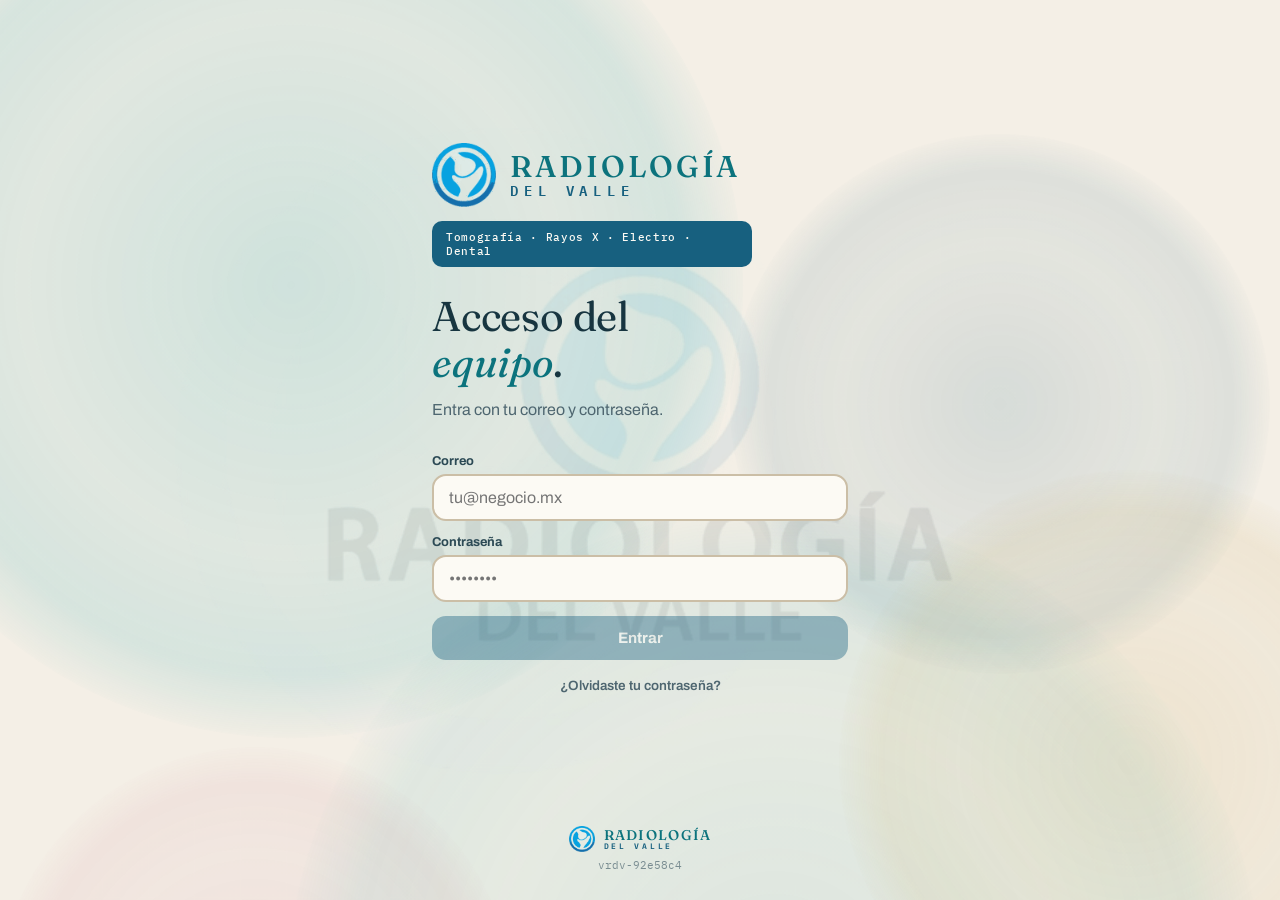
==== commit 303b6abd: "Publicación rdv · 92e58c4 · 2026-09-26" ====
--- a/index.html
+++ b/index.html
@@ -17,8 +17,8 @@
       href="https://fonts.googleapis.com/css2?family=Fraunces:opsz,wght@9..144,400;9..144,500;9..144,600&family=Archivo:wght@500;600;700&family=IBM+Plex+Mono:wght@500;600;700&display=swap"
       rel="stylesheet"
     />
-    <script type="module" crossorigin src="/assets/index-DX5khNdl.js"></script>
-    <link rel="stylesheet" crossorigin href="/assets/index-D-PMlepo.css">
+    <script type="module" crossorigin src="/assets/index-Csc1rYRB.js"></script>
+    <link rel="stylesheet" crossorigin href="/assets/index-Dw67idcL.css">
   <link rel="manifest" href="/manifest.webmanifest"></head>
   <body>
     <div id="root"></div>
--- a/assets/index-Dw67idcL.css
+++ b/assets/index-Dw67idcL.css
@@ -0,0 +1 @@
+:root{--pos-papel: #F4EFE6;--pos-papel-2: #EBE3D3;--pos-blanco: #FCFAF4;--pos-tinta: #173540;--pos-tinta-2: #2C4A55;--pos-tinta-suave:#4E6670;--pos-linea: #DED4C1;--pos-linea-2: #CBBEA6;--pos-linea-fuerte: #173540;--pos-teal: #17A2AC;--pos-teal-2: #33B4BD;--pos-teal-claro: #D6EEF0;--pos-teal-borde: #7FCBD1;--pos-teal-texto: #0C737D;--pos-petroleo: #17607F;--pos-petroleo-2: #1D7396;--pos-petroleo-claro:#E0EBF0;--pos-primario: var(--pos-petroleo);--pos-marca: var(--pos-teal);--pos-acento: var(--pos-teal);--pos-azul: var(--pos-petroleo);--pos-azul-claro: var(--pos-petroleo-claro);--pos-oro: #C9A44C;--pos-oro-suave: #DDC488;--pos-oro-claro: #F2E9CF;--pos-oro-borde: #D2B061;--pos-oro-linea: #C9A44C;--pos-oro-ink: var(--pos-tinta);--pos-verde: #1F7A5C;--pos-verde-2: #2E9070;--pos-verde-pastel:#A9D8C2;--pos-verde-claro:#DCEDE4;--pos-ambar: #8A5A10;--pos-ambar-claro:#F3E6C6;--pos-carmin: #BE3A5B;--pos-carmin-2: #9E2E49;--pos-carmin-claro:#F6E0E5;--pos-rojo: var(--pos-carmin);--pos-rojo-claro: var(--pos-carmin-claro);--pos-display: "Fraunces", "Iowan Old Style", Georgia, serif;--pos-sans: "Archivo", system-ui, -apple-system, sans-serif;--pos-mono: "IBM Plex Mono", ui-monospace, "SFMono-Regular", monospace;--pos-e1: 4px;--pos-e2: 8px;--pos-e3: 12px;--pos-e4: 16px;--pos-e5: 20px;--pos-e6: 24px;--pos-e8: 32px;--pos-e10: 40px;--pos-r-sm: 10px;--pos-r: 14px;--pos-r-lg: 20px;--pos-sombra: 0 1px 2px rgba(23,53,64,.04), 0 3px 10px rgba(23,53,64,.08);--pos-sombra-alta: 0 2px 6px rgba(23,53,64,.05), 0 12px 30px -8px rgba(23,53,64,.16);--pos-sombra-dura: 0 4px 14px rgba(23,53,64,.12);--pos-toque-min: 48px;--pos-num-total: clamp(30px, 8vw, 44px);--pos-maxw: 520px;--pos-nav-alto: 92px;--pos-caja-cobro-alto: 128px;--pos-celeste: var(--pos-petroleo);--pos-celeste-2: var(--pos-petroleo-2);--pos-celeste-claro: var(--pos-teal-claro);--pos-celeste-borde: var(--pos-teal-borde);--pos-celeste-texto: var(--pos-teal-texto)}.pos-num{font-family:var(--pos-mono);font-variant-numeric:tabular-nums;letter-spacing:-.01em}@media (min-width: 800px){:root{--pos-maxw: 760px}}@media (min-width: 1100px){:root{--pos-maxw: 1000px}}:root{--paper: var(--pos-papel);--paper-2: var(--pos-papel-2);--surface: var(--pos-blanco);--surface-2: var(--pos-papel-2);--ink: var(--pos-tinta);--ink-2: var(--pos-tinta-2);--ink-soft: var(--pos-tinta-suave);--line: var(--pos-linea);--line-2: var(--pos-linea-2);--plum: var(--pos-petroleo);--plum-deep: var(--pos-petroleo);--plum-tint: var(--pos-teal-claro);--gold: var(--pos-oro);--gold-soft: var(--pos-oro-suave);--gold-light: var(--pos-oro-claro);--gold-deep: var(--pos-oro);--gold-ink: var(--pos-oro-ink);--gold-tint: var(--pos-oro-claro);--oro-grad: var(--pos-oro);--sage: var(--pos-verde-2);--sage-deep: var(--pos-verde);--sage-tint: var(--pos-verde-claro);--clay: var(--pos-carmin);--clay-tint: var(--pos-carmin-claro);--font-display: var(--pos-display);--font-sans: var(--pos-sans);--r-xs: var(--pos-r-sm);--r-sm: var(--pos-r);--r: var(--pos-r-lg);--r-lg: var(--pos-r-lg);--r-pill: 999px;--shadow-sm: var(--pos-sombra);--shadow: var(--pos-sombra);--shadow-lg: var(--pos-sombra-alta);--green-shadow: var(--pos-sombra);--green-shadow-sm: var(--pos-sombra);--gap: var(--pos-e4);--pad: var(--pos-e5);--maxw: var(--pos-maxw);--dim: .6}*{box-sizing:border-box}html,body,#root{height:100%}body{margin:0;font-family:var(--font-sans);color:var(--ink);background:var(--paper);-webkit-font-smoothing:antialiased;text-rendering:optimizeLegibility}h1,h2,h3,h4{font-family:var(--font-display);font-weight:420;font-optical-sizing:auto;line-height:1.12;letter-spacing:-.005em;margin:0;color:var(--pos-tinta)}h1{font-size:clamp(2rem,7.5vw,2.6rem);font-weight:400}h2{font-size:1.5rem}h3{font-size:1.14rem;font-weight:500}p{margin:0;line-height:1.55}a{color:var(--pos-teal-texto);text-decoration:none}button{font-family:inherit;cursor:pointer}input,select,textarea{font-family:inherit}.eyebrow{font-family:var(--pos-mono);font-size:.68rem;font-weight:600;letter-spacing:.14em;text-transform:uppercase;color:var(--pos-tinta-suave)}.muted{color:var(--ink-soft)}.tabular{font-family:var(--pos-mono);font-variant-numeric:tabular-nums;letter-spacing:-.01em}.btn{display:inline-flex;align-items:center;justify-content:center;gap:8px;border:0;border-radius:var(--pos-r);padding:14px 22px;font-size:.95rem;font-weight:700;transition:transform .12s ease,background .15s ease,border-color .15s ease,box-shadow .15s ease}.btn:active{transform:translateY(1px) scale(.99)}.btn-primary{background:var(--pos-petroleo);color:#fff;box-shadow:0 2px 8px -2px #17607f66}.btn-primary:hover{background:var(--pos-petroleo-2)}.btn-gold{background:var(--pos-oro);color:var(--pos-oro-ink)}.btn-gold:after{content:none}.btn-gold:hover{background:var(--pos-oro-suave)}.btn-ghost{background:transparent;color:var(--ink);border:2px solid var(--pos-linea-2)}.btn-ghost:hover{border-color:var(--pos-teal);color:var(--pos-teal-texto)}.btn-block{width:100%}.btn:disabled{opacity:.4;cursor:default;transform:none;box-shadow:none}.btn-sm{padding:9px 14px;font-size:.82rem}.btn-xs{padding:6px 12px;font-size:.78rem}.btn-quiet{background:none;color:var(--ink-soft);font-weight:600;box-shadow:none}.btn-quiet:hover{color:var(--pos-teal-texto)}.btn-danger{background:var(--pos-carmin);color:#fff}.btn-danger:hover{background:var(--pos-carmin-2)}.btn-danger-ghost{background:none;color:var(--pos-carmin);border:2px solid var(--pos-linea-2)}.btn-danger-ghost:hover{border-color:var(--pos-carmin)}.btn-row{display:flex;gap:8px}.btn-row>.btn{flex:1}.btn:focus-visible,button.card:focus-visible{outline:none;box-shadow:0 0 0 4px var(--pos-teal-claro)}.card{background:var(--surface);border:1px solid var(--pos-linea);border-radius:var(--pos-r);box-shadow:var(--pos-sombra);transition:box-shadow .18s ease,transform .18s ease,border-color .18s ease}.card-pad{padding:var(--pad)}button.card:hover{box-shadow:var(--pos-sombra-alta);transform:translateY(-2px);border-color:var(--pos-linea-2)}.card-edge{border:1.5px solid var(--pos-oro-borde);box-shadow:var(--pos-sombra-alta)}.hero-plum{background:var(--pos-petroleo);color:var(--pos-blanco);box-shadow:var(--pos-sombra-alta)}.hero-plum h1,.hero-plum h2{color:var(--pos-blanco)}.hero-plum .eyebrow{color:var(--pos-teal-claro)}.field{display:block;margin-bottom:14px}.field>span{display:block;font-size:.8rem;font-weight:700;color:var(--ink-2);margin-bottom:6px}.input{width:100%;padding:13px 15px;background:var(--surface);color:var(--ink);border:2px solid var(--pos-linea-2);border-radius:var(--pos-r);font-size:1rem;transition:border-color .12s ease,box-shadow .12s ease}.input:focus{outline:none;border-color:var(--pos-teal);box-shadow:0 0 0 3px var(--pos-teal-claro)}.badge{display:inline-flex;align-items:center;gap:6px;font-size:.72rem;font-weight:700;letter-spacing:.02em;padding:4px 10px;border-radius:999px}.badge-plum{background:var(--pos-teal-claro);color:var(--pos-teal-texto)}.badge-gold{background:var(--pos-ambar-claro);color:var(--pos-ambar)}.badge-sage{background:var(--pos-verde-claro);color:var(--pos-verde)}.badge-clay{background:var(--pos-carmin-claro);color:var(--pos-carmin-2)}.badge-oro{background:var(--pos-oro);color:var(--pos-oro-ink)}.gold-text{background:none;-webkit-background-clip:border-box;background-clip:border-box;color:var(--pos-petroleo)}.gold-line{height:2px;border:0;background:var(--pos-oro);opacity:.85}.card-premium{border:1.5px solid var(--pos-oro-borde);background:var(--surface);box-shadow:var(--pos-sombra-alta);border-radius:var(--pos-r)}@keyframes rise{0%{opacity:0;transform:translateY(12px)}to{opacity:1;transform:none}}.rise{animation:rise .5s cubic-bezier(.22,1,.36,1) both}@keyframes sheetRise{0%{transform:translateY(100%)}to{transform:none}}.sheet-rise{animation:sheetRise .34s cubic-bezier(.22,1,.36,1) both}@keyframes modalPop{0%{opacity:0;transform:translateY(10px) scale(.97)}to{opacity:1;transform:none}}.modal-pop{animation:modalPop .22s ease-out both}@media (prefers-reduced-motion: reduce){.rise,.sheet-rise,.modal-pop{animation:none}.btn{transition:none}}:root[data-ui=v2]{--r-xs: 6px;--r-sm: 8px;--r: 12px;--r-lg: 16px}:root[data-ui=v2] .btn{border-radius:8px;padding:11px 18px;font-size:.88rem;font-weight:700;letter-spacing:.01em}:root[data-ui=v2] .btn-primary{box-shadow:none;border:2px solid var(--pos-petroleo)}:root[data-ui=v2] .btn-gold{box-shadow:none}:root[data-ui=v2] .btn-danger{box-shadow:none}:root[data-ui=v2] .btn-ghost{border-width:2px}:root[data-ui=v2] .card{border-radius:12px}:root[data-ui=v2] .input{border-radius:9px;border-width:2px;padding:12px 14px}:root[data-ui=v2] .badge{border-radius:7px}:root[data-ui=v2] .v2-accent{border-top:2px solid var(--pos-oro)}@media (min-width: 800px){.catalogo-lista{display:grid;grid-template-columns:1fr 1fr;gap:10px;align-items:start}.catalogo-lista>.card{margin-bottom:0!important}}.fondo-vivo{position:fixed;top:0;right:0;bottom:0;left:0;z-index:-1;overflow:hidden;pointer-events:none;contain:strict}.fondo-marca{position:absolute;left:50%;top:50%;width:min(108vmin,930px);transform:translate(-50%,-50%);opacity:.09;filter:saturate(.9);-webkit-user-select:none;user-select:none}.fondo-celula{position:absolute;display:block;border-radius:50%;transform:translateZ(0);will-change:transform;animation-name:deriva;animation-timing-function:cubic-bezier(.45,0,.55,1);animation-iteration-count:infinite;animation-direction:alternate;animation-fill-mode:both}@keyframes deriva{to{transform:translate3d(6%,-5%,0) scale(1.14)}}.fondo-celula-2{animation-name:deriva2;animation-delay:-9s}.fondo-celula-3{animation-name:deriva3;animation-delay:-21s}.fondo-celula-4{animation-name:deriva4;animation-delay:-5s}.fondo-celula-5{animation-name:deriva5;animation-delay:-33s}@keyframes deriva2{to{transform:translate3d(-8%,7%,0) scale(.88)}}@keyframes deriva3{to{transform:translate3d(5%,9%,0) scale(1.09)}}@keyframes deriva4{to{transform:translate3d(-7%,-8%,0) scale(1.2)}}@keyframes deriva5{to{transform:translate3d(9%,4%,0) scale(.92)}}@media (prefers-reduced-motion: reduce){.fondo-celula{animation:none}}@media print{.fondo-vivo{display:none}}.mov-caja-tipo:focus-within{outline:2px solid var(--pos-teal);outline-offset:2px}.caja-pos{font-family:var(--pos-sans);color:var(--pos-tinta);max-width:var(--pos-maxw);margin:0 auto;padding:var(--pos-e4) var(--pos-e4) calc(var(--pos-caja-cobro-alto) + var(--pos-nav-alto));-webkit-tap-highlight-color:transparent}.caja-top{display:flex;align-items:baseline;justify-content:space-between;margin:var(--pos-e1) 2px var(--pos-e4)}.caja-top h1{font-family:var(--pos-display);font-size:1.7rem;letter-spacing:-.01em;line-height:1;margin:0}.caja-eyebrow{font-family:var(--pos-mono);font-size:.68rem;letter-spacing:.14em;text-transform:uppercase;color:var(--pos-tinta-suave);margin:0 0 2px}.caja-volver-inicio{display:inline-flex;align-items:center;cursor:pointer;min-height:var(--pos-toque-min);padding:2px 4px 6px;margin:0 0 2px -4px;font-family:var(--pos-sans);font-weight:700;font-size:.82rem;color:var(--pos-tinta-suave);background:none;border:0}.caja-volver-inicio:active{color:var(--pos-tinta)}.caja-volver-inicio:focus-visible{outline:none;box-shadow:0 0 0 4px var(--pos-celeste-claro);border-radius:var(--pos-r-sm)}.caja-cliente{width:100%;min-height:var(--pos-toque-min);font-family:var(--pos-sans);font-size:1rem;font-weight:600;color:var(--pos-tinta);background:var(--pos-blanco);border:2px solid var(--pos-linea-2);border-radius:var(--pos-r);padding:0 var(--pos-e4);margin-bottom:var(--pos-e4)}.caja-cliente:focus{outline:none;border-color:var(--pos-celeste)}.caja-paciente{margin-bottom:var(--pos-e4)}.caja-paciente>.caja-eyebrow{margin-bottom:var(--pos-e1)}.caja-paciente-fila{display:flex;gap:var(--pos-e3);align-items:stretch}.caja-paciente-fila .caja-cliente{flex:1;margin-bottom:0}.caja-nuevo-paciente{display:inline-flex;align-items:center;gap:6px;white-space:nowrap;min-height:var(--pos-toque-min);padding:0 var(--pos-e4);font-family:var(--pos-sans);font-size:.92rem;font-weight:700;color:var(--pos-azul);background:var(--pos-celeste-claro);border:2px solid var(--pos-celeste);border-radius:var(--pos-r);cursor:pointer}.caja-nuevo-paciente:active{transform:scale(.98)}.caja-buscar{width:100%;min-height:var(--pos-toque-min);font-family:var(--pos-sans);font-size:1rem;color:var(--pos-tinta);background:var(--pos-blanco);border:2px dashed var(--pos-linea-2);border-radius:var(--pos-r);padding:0 var(--pos-e4);margin-bottom:var(--pos-e4)}.caja-buscar:focus{outline:none;border-color:var(--pos-celeste);border-style:solid}.caja-buscar::placeholder{color:var(--pos-tinta-suave)}.caja-grid{display:grid;grid-template-columns:1fr 1fr;gap:var(--pos-e3);margin-bottom:var(--pos-e5)}.caja-prod{position:relative;text-align:left;cursor:pointer;min-width:0;min-height:88px;padding:var(--pos-e3) var(--pos-e4);background:var(--pos-blanco);border:2px solid var(--pos-linea);border-radius:var(--pos-r);display:flex;flex-direction:column;gap:var(--pos-e1);transition:border-color .08s,transform .05s}.caja-prod .nom{overflow-wrap:anywhere}.caja-prod:active{transform:scale(.98)}.caja-prod[data-sel="1"]{border-color:var(--pos-celeste);background:var(--pos-celeste-claro)}.caja-prod .nom{font-weight:700;font-size:.98rem;line-height:1.15}.caja-prod .precio{font-family:var(--pos-mono);font-weight:700;font-size:1.15rem;color:var(--pos-azul);margin-top:auto}.caja-prod .cont{position:absolute;top:-10px;right:-10px;min-width:30px;height:30px;padding:0 6px;background:var(--pos-celeste);color:#fff;border-radius:999px;display:grid;place-items:center;font-family:var(--pos-mono);font-weight:700;font-size:.9rem;box-shadow:var(--pos-sombra)}.caja-vacio{color:var(--pos-tinta-suave);padding:var(--pos-e6) 2px;text-align:center}.caja-mas-pedidos{margin-bottom:var(--pos-e4);padding-bottom:var(--pos-e3);border-bottom:1.5px dashed var(--pos-linea)}.caja-mas-pedidos>.caja-eyebrow{margin-bottom:var(--pos-e2)}.caja-mas-pedidos .caja-grid{margin-bottom:0}.caja-carrito{border:2px solid var(--pos-linea-fuerte);border-radius:var(--pos-r);background:var(--pos-blanco);padding:var(--pos-e3) var(--pos-e4);margin-bottom:var(--pos-e5)}.caja-carrito h2{font-family:var(--pos-mono);font-size:.7rem;letter-spacing:.12em;text-transform:uppercase;color:var(--pos-tinta-suave);margin:0 0 var(--pos-e2)}.caja-fila{display:flex;align-items:center;gap:var(--pos-e2);padding:var(--pos-e2) 0;border-bottom:1.5px solid var(--pos-linea)}.caja-fila:last-child{border-bottom:none}.caja-fila .nom{flex:1;font-weight:600;font-size:.95rem}.caja-fila .imp{font-family:var(--pos-mono);font-weight:700;min-width:74px;text-align:right}.caja-pm{width:var(--pos-toque-min);height:var(--pos-toque-min);border:2px solid var(--pos-linea-2);background:var(--pos-papel);border-radius:var(--pos-r-sm);font-family:var(--pos-mono);font-weight:700;font-size:1.3rem;line-height:1;color:var(--pos-tinta);display:grid;place-items:center;cursor:pointer}.caja-pm:active{background:var(--pos-papel-2)}.caja-pm.menos{color:var(--pos-rojo);border-color:var(--pos-rojo-claro)}.caja-cant{font-family:var(--pos-mono);font-weight:700;min-width:26px;text-align:center}.caja-cant-btn{min-width:var(--pos-toque-min);min-height:var(--pos-toque-min);padding:0 var(--pos-e2);cursor:pointer;background:var(--pos-papel);border:2px solid var(--pos-linea-2);border-radius:var(--pos-r-sm);color:var(--pos-tinta);font-size:1.05rem}.caja-cant-btn:active{background:var(--pos-papel-2)}.caja-precio-abierto{display:inline-block;margin-top:3px;cursor:pointer;font-family:var(--pos-mono);font-size:.66rem;letter-spacing:.04em;text-transform:uppercase;color:var(--pos-tinta-suave);background:none;border:1.5px dashed var(--pos-linea-2);border-radius:999px;padding:3px 8px;line-height:1}.caja-precio-abierto[data-on="1"]{color:var(--pos-celeste);border-color:var(--pos-celeste);border-style:solid;font-weight:700}.caja-aviso{margin:0 0 var(--pos-e4);padding:var(--pos-e3) var(--pos-e4);border-radius:var(--pos-r);font-weight:700;font-size:.92rem;border:2px solid}.caja-aviso-ok{color:var(--pos-verde);background:var(--pos-verde-claro);border-color:var(--pos-verde)}.caja-aviso-miss{color:var(--pos-ambar);background:var(--pos-ambar-claro);border-color:var(--pos-ambar)}.caja-prod[data-pulso="1"]{animation:caja-pulso .7s ease-out}@keyframes caja-pulso{0%{border-color:var(--pos-celeste);box-shadow:0 0 0 0 var(--pos-celeste-claro)}40%{box-shadow:0 0 0 6px var(--pos-celeste-claro)}to{box-shadow:0 0 0 0 transparent}}.caja-camara{display:inline-flex;align-items:center;gap:var(--pos-e2);cursor:pointer;min-height:var(--pos-toque-min);padding:0 var(--pos-e4);margin-bottom:var(--pos-e4);font-family:var(--pos-sans);font-weight:700;font-size:.92rem;color:var(--pos-tinta);background:var(--pos-blanco);border:2px solid var(--pos-linea-2);border-radius:var(--pos-r)}.caja-camara:active{background:var(--pos-papel-2)}.caja-camara-box{width:min(94vw,var(--pos-maxw));background:var(--pos-blanco);border:2px solid var(--pos-linea-fuerte);border-radius:var(--pos-r-lg);padding:var(--pos-e4)}.caja-camara-video{width:100%;max-height:60vh;border-radius:var(--pos-r);background:#000;margin-top:var(--pos-e3)}.caja-metodos{display:flex;gap:var(--pos-e2);flex-wrap:wrap;margin-bottom:var(--pos-e4)}.caja-metodo{min-height:var(--pos-toque-min);padding:0 var(--pos-e4);cursor:pointer;font-family:var(--pos-sans);font-weight:700;font-size:.92rem;background:var(--pos-blanco);color:var(--pos-tinta);border:2px solid var(--pos-linea-2);border-radius:var(--pos-r)}.caja-metodo[data-on="1"]{background:var(--pos-celeste);color:#fff;border-color:var(--pos-celeste)}.caja-cupon{width:100%;min-height:var(--pos-toque-min);font-family:var(--pos-mono);font-size:.95rem;color:var(--pos-tinta);background:var(--pos-blanco);border:2px solid var(--pos-linea-2);border-radius:var(--pos-r);padding:0 var(--pos-e4);margin-bottom:var(--pos-e3);text-transform:uppercase}.caja-cupon:focus{outline:none;border-color:var(--pos-celeste)}.caja-error{color:var(--pos-rojo);font-weight:700;margin:0 2px var(--pos-e3)}.caja-cobro{position:fixed;left:0;right:0;bottom:var(--pos-nav-alto);z-index:40;background:color-mix(in srgb,var(--pos-papel) 92%,transparent);-webkit-backdrop-filter:saturate(140%) blur(8px);backdrop-filter:saturate(140%) blur(8px);border-top:2px solid var(--pos-linea-fuerte);border-radius:var(--pos-r) var(--pos-r) 0 0;box-shadow:var(--pos-sombra-dura);padding:var(--pos-e3) var(--pos-e4)}.caja-cobro-in{max-width:var(--pos-maxw);margin:0 auto;display:flex;align-items:center;gap:var(--pos-e4)}.caja-total-lbl{font-family:var(--pos-mono);font-size:.68rem;letter-spacing:.12em;text-transform:uppercase;color:var(--pos-tinta-suave)}.caja-total-num{font-family:var(--pos-mono);font-weight:700;font-size:var(--pos-num-total);line-height:1;color:var(--pos-tinta)}.caja-cobrar{flex:1;min-height:58px;cursor:pointer;font-family:var(--pos-display);font-size:1.15rem;letter-spacing:.02em;color:#fff;background:var(--pos-celeste);border:2px solid var(--pos-celeste);border-radius:var(--pos-r)}.caja-cobrar:disabled{opacity:.4;cursor:not-allowed}.caja-cobrar:not(:disabled):active{transform:scale(.99)}.caja-recibo{text-align:center;padding-top:var(--pos-e6)}.caja-recibo .ok{width:64px;height:64px;border-radius:999px;margin:0 auto var(--pos-e4);display:grid;place-items:center;background:var(--pos-verde);color:#fff}.caja-recibo .ok[data-pendiente="1"]{background:var(--pos-ambar)}.caja-recibo .folio{font-family:var(--pos-display);font-size:2.1rem;margin:var(--pos-e1) 0}.caja-recibo .sub{font-family:var(--pos-mono);color:var(--pos-tinta-suave);font-size:.85rem}.caja-ticket{text-align:left;border:2px solid var(--pos-oro-borde);border-radius:var(--pos-r);background:var(--pos-blanco);padding:var(--pos-e4);margin:var(--pos-e5) 0}.caja-ticket .l{display:flex;justify-content:space-between;padding:var(--pos-e1) 0}.caja-ticket .l .imp{font-family:var(--pos-mono);font-weight:600}.caja-ticket .tot{border-top:2px solid var(--pos-linea-fuerte);margin-top:var(--pos-e2);padding-top:var(--pos-e2);font-weight:800}.caja-btn-2{width:100%;min-height:var(--pos-toque-min);cursor:pointer;font-family:var(--pos-sans);font-weight:700;border-radius:var(--pos-r);display:inline-flex;align-items:center;justify-content:center;padding:10px 14px}.caja-btn-wa{background:var(--pos-verde);color:#fff;border:2px solid var(--pos-verde);margin-bottom:var(--pos-e2)}.caja-btn-wa:disabled{opacity:.55;cursor:default}.caja-cotizar{min-height:var(--pos-toque-min);padding:0 18px;cursor:pointer;font-family:var(--pos-sans);font-weight:700;border-radius:var(--pos-r);background:none;color:var(--pos-azul);border:2px solid var(--pos-azul);white-space:nowrap}.caja-cotizar:disabled{opacity:.45;cursor:default}.caja-btn-brilla{position:relative;overflow:hidden;animation:caja-pulso 1.6s ease-in-out infinite}.caja-btn-brilla:after{content:"";position:absolute;top:0;bottom:0;left:-75%;width:50%;background:linear-gradient(105deg,transparent,rgba(255,255,255,.45),transparent);animation:caja-brillo 1.6s ease-in-out infinite}@keyframes caja-pulso{0%,to{box-shadow:0 0 color-mix(in srgb,var(--pos-verde) 55%,transparent)}50%{box-shadow:0 0 0 6px color-mix(in srgb,var(--pos-verde) 0%,transparent)}}@keyframes caja-brillo{0%{left:-75%}60%,to{left:125%}}@media (prefers-reduced-motion: reduce){.caja-btn-brilla,.caja-btn-brilla:after{animation:none}}.caja-btn-nueva{background:none;color:var(--pos-tinta-suave);border:2px solid var(--pos-linea-2)}.caja-recibo-pdf{display:flex;gap:var(--pos-e2);margin-bottom:var(--pos-e2)}.caja-recibo-pdf .caja-btn-2{flex:1}.caja-btn-pdf{background:var(--pos-blanco);color:var(--pos-tinta);border:2px solid var(--pos-linea-fuerte)}.caja-btn-compartir{background:var(--pos-celeste-claro);color:var(--pos-celeste);border:2px solid var(--pos-celeste)}.caja-btn-pdf:disabled,.caja-btn-compartir:disabled{opacity:.55;cursor:default}.caja-btn-comanda{background:var(--pos-blanco);color:var(--pos-tinta);border:2px solid var(--pos-linea-fuerte);margin-bottom:var(--pos-e2)}.caja-btn-comanda:disabled{opacity:.55;cursor:default}@media (max-width: 330px){.caja-grid{grid-template-columns:1fr}}.caja-paso-tit{display:flex;align-items:center;gap:var(--pos-e2);font-family:var(--pos-display);font-size:1.15rem;line-height:1;color:var(--pos-tinta);margin:var(--pos-e5) 2px var(--pos-e3)}.caja-paso-tit:first-child{margin-top:0}.caja-paso-num{display:grid;place-items:center;flex:none;width:26px;height:26px;border-radius:999px;font-family:var(--pos-mono);font-weight:700;font-size:.9rem;color:var(--pos-oro-ink);background:var(--pos-oro);box-shadow:var(--pos-sombra)}.caja-paso{border:2px solid var(--pos-oro-borde);border-radius:var(--pos-r-lg);background:var(--pos-blanco);box-shadow:var(--pos-sombra);padding:var(--pos-e4) var(--pos-e4) var(--pos-e5);margin-bottom:var(--pos-e5)}.caja-paso .caja-paso-tit{margin-top:0}.caja-buscar-paciente{margin-bottom:var(--pos-e3)}.caja-paciente-buscador{display:block}.caja-paciente-lista{list-style:none;margin:0 0 var(--pos-e3);padding:0;display:flex;flex-direction:column;gap:var(--pos-e2)}.caja-paciente-op{width:100%;text-align:left;cursor:pointer;min-height:var(--pos-toque-min);display:flex;align-items:center;justify-content:space-between;gap:var(--pos-e3);padding:var(--pos-e2) var(--pos-e4);background:var(--pos-papel);border:2px solid var(--pos-linea-2);border-radius:var(--pos-r)}.caja-paciente-op:active{transform:scale(.99)}.caja-paciente-op:focus-visible{outline:none;border-color:var(--pos-celeste);box-shadow:0 0 0 4px var(--pos-celeste-claro)}.caja-paciente-op .nom{font-weight:700;font-size:.98rem;color:var(--pos-tinta)}.caja-paciente-op .tel{font-family:var(--pos-mono);font-size:.85rem;color:var(--pos-tinta-suave);white-space:nowrap}.caja-paciente-nada{color:var(--pos-tinta-suave);font-size:.9rem;margin:0 0 var(--pos-e3) 2px}.caja-nuevo-paciente-bloque{width:100%;justify-content:center}.caja-paciente-chip{display:flex;align-items:center;justify-content:space-between;gap:var(--pos-e3);padding:var(--pos-e3) var(--pos-e4);margin-bottom:var(--pos-e3);background:var(--pos-oro-claro);border:2px solid var(--pos-oro-borde);border-radius:var(--pos-r)}.caja-paciente-chip-info{display:flex;flex-direction:column;gap:2px;min-width:0}.caja-paciente-chip-nom{font-family:var(--pos-display);font-size:1.05rem;color:var(--pos-tinta);overflow-wrap:anywhere}.caja-paciente-chip-tel{font-family:var(--pos-mono);font-size:.82rem;color:var(--pos-tinta-suave)}.caja-paciente-cambiar{flex:none;cursor:pointer;min-height:var(--pos-toque-min);padding:0 var(--pos-e4);font-family:var(--pos-sans);font-weight:700;font-size:.9rem;color:var(--pos-tinta);background:var(--pos-blanco);border:2px solid var(--pos-linea-fuerte);border-radius:var(--pos-r)}.caja-paciente-cambiar:active{transform:scale(.98)}.caja-medico{display:block;margin-top:var(--pos-e3)}.caja-medico-lbl{display:block;margin-bottom:var(--pos-e1);font-family:var(--pos-mono);font-size:.68rem;letter-spacing:.12em;text-transform:uppercase;color:var(--pos-tinta-suave)}.caja-medico-in{width:100%;min-height:var(--pos-toque-min);font-family:var(--pos-sans);font-size:1rem;font-weight:600;color:var(--pos-tinta);background:var(--pos-blanco);border:2px solid var(--pos-linea-2);border-radius:var(--pos-r);padding:0 var(--pos-e4)}.caja-medico-in:focus-visible{outline:none;border-color:var(--pos-celeste);box-shadow:0 0 0 4px var(--pos-celeste-claro)}.caja-optin{display:flex;align-items:flex-start;gap:var(--pos-e2);margin-top:var(--pos-e2);min-height:var(--pos-toque-min);padding:var(--pos-e1) 0;cursor:pointer}.caja-optin input{width:24px;height:24px;margin-top:2px;flex:none;accent-color:var(--pos-celeste)}.caja-optin span{font-size:.92rem;font-weight:600;color:var(--pos-tinta)}.caja-optin small{display:block;font-weight:400;font-size:.8rem;color:var(--pos-tinta-suave);margin-top:2px}.caja-optin input:disabled~span{color:var(--pos-tinta-suave)}.caja-campo-error{color:var(--pos-rojo);font-weight:600;font-size:.82rem;margin:-6px 0 var(--pos-e2) 2px}.caja-dup-aviso{margin:-6px 0 var(--pos-e2);padding:var(--pos-e3);border:1px solid var(--pos-oro);border-radius:var(--pos-r);background:var(--pos-oro-claro)}.caja-dup-aviso p{margin:0 0 var(--pos-e2);font-size:.85rem;color:var(--pos-tinta)}.tnum-overlay{position:fixed;top:0;right:0;bottom:0;left:0;z-index:60;display:grid;place-items:center;padding:var(--pos-e4);background:color-mix(in srgb,var(--pos-tinta) 42%,transparent)}.tnum{width:min(94vw,360px);background:var(--pos-blanco);border:2px solid var(--pos-linea-fuerte);border-radius:var(--pos-r-lg);box-shadow:var(--pos-sombra-dura);padding:var(--pos-e4);outline:none}.tnum-head{display:flex;align-items:flex-start;justify-content:space-between;gap:var(--pos-e3)}.tnum-sub{margin:2px 0 0;font-weight:700;font-size:.95rem;color:var(--pos-tinta)}.tnum-x{width:36px;height:36px;flex:none;cursor:pointer;font-size:1.4rem;line-height:1;color:var(--pos-tinta-suave);background:none;border:2px solid var(--pos-linea-2);border-radius:var(--pos-r-sm)}.tnum-pantalla{margin:var(--pos-e3) 0 var(--pos-e4);padding:var(--pos-e3) var(--pos-e4);text-align:right;font-weight:700;font-size:2rem;line-height:1;color:var(--pos-tinta);background:var(--pos-papel-2);border:2px solid var(--pos-linea-2);border-radius:var(--pos-r);min-height:56px;display:flex;align-items:center;justify-content:flex-end;overflow:hidden}.tnum-grid{display:grid;grid-template-columns:repeat(3,1fr);gap:var(--pos-e2)}.tnum-k{min-height:56px;cursor:pointer;font-family:var(--pos-mono);font-weight:700;font-size:1.5rem;color:var(--pos-tinta);background:var(--pos-papel);border:2px solid var(--pos-linea-2);border-radius:var(--pos-r)}.tnum-k:active{background:var(--pos-papel-2);transform:scale(.98)}.tnum-k-vacia{background:none;border-color:transparent;cursor:default}.tnum-k-borrar{color:var(--pos-rojo);border-color:var(--pos-rojo-claro)}.tnum-ok{width:100%;min-height:56px;margin-top:var(--pos-e3);cursor:pointer;font-family:var(--pos-display);font-size:1.1rem;letter-spacing:.02em;color:#fff;background:var(--pos-celeste);border:2px solid var(--pos-celeste);border-radius:var(--pos-r)}.tnum-ok:disabled{opacity:.4;cursor:not-allowed}.caja-practica-toggle{display:inline-flex;align-items:center;gap:var(--pos-e2);min-height:36px;padding:0 var(--pos-e3);cursor:pointer;font-family:var(--pos-sans);font-weight:700;font-size:.8rem;color:var(--pos-tinta-suave);background:var(--pos-blanco);border:2px solid var(--pos-linea-2);border-radius:999px}.caja-practica-toggle .pip{width:12px;height:12px;border-radius:999px;flex:none;background:var(--pos-linea-2);transition:background .12s ease}.caja-practica-toggle[data-on="1"]{color:var(--pos-ambar);background:var(--pos-ambar-claro);border-color:var(--pos-ambar)}.caja-practica-toggle[data-on="1"] .pip{background:var(--pos-ambar)}.caja-practica-toggle:active{transform:scale(.98)}.caja-comision{margin-bottom:var(--pos-e4)}.caja-comision-toggle{display:inline-flex;align-items:center;gap:var(--pos-e2);min-height:36px;padding:0 var(--pos-e3);cursor:pointer;font-family:var(--pos-sans);font-weight:700;font-size:.8rem;color:var(--pos-tinta-suave);background:var(--pos-blanco);border:2px solid var(--pos-linea-2);border-radius:999px}.caja-comision-toggle .pip{width:12px;height:12px;border-radius:999px;flex:none;background:var(--pos-linea-2);transition:background .12s ease}.caja-comision-toggle[data-on="1"]{color:var(--pos-celeste-texto);background:var(--pos-celeste-claro);border-color:var(--pos-celeste-borde)}.caja-comision-toggle[data-on="1"] .pip{background:var(--pos-celeste)}.caja-comision-toggle:active{transform:scale(.98)}.caja-comision-detalle{margin-top:var(--pos-e3);padding:var(--pos-e4);border:2px solid var(--pos-celeste-borde);border-radius:var(--pos-r);background:var(--pos-celeste-claro)}.caja-comision-detalle .caja-cliente,.caja-comisionista-buscador,.caja-comisionista-chip{margin-bottom:var(--pos-e3)}.caja-comisionista-chip{background:var(--pos-blanco);border-color:var(--pos-celeste-borde)}.caja-comisionista-crear{border-color:var(--pos-celeste-borde);background:var(--pos-blanco);color:var(--pos-celeste-texto)}.caja-comisionista-crear .nom{display:inline-flex;align-items:center;gap:6px;color:var(--pos-celeste-texto)}.caja-comisionista-crear:disabled{opacity:.6;cursor:not-allowed}.caja-canal{margin-bottom:var(--pos-e4)}.caja-canal-chips{display:flex;gap:var(--pos-e2);flex-wrap:wrap;margin-top:var(--pos-e1)}.caja-canal-chips .btn{flex:1 1 auto;min-width:0;min-height:var(--pos-toque-min);padding:0 var(--pos-e3);font-size:.84rem;font-weight:600}.caja-canal-chips .btn[data-on="1"]{color:var(--pos-blanco);background:var(--pos-celeste);border-color:var(--pos-celeste);font-weight:800}.caja-canal-convenio{width:100%;min-height:var(--pos-toque-min);margin-top:var(--pos-e2);font-family:var(--pos-sans);font-size:1rem;font-weight:600;color:var(--pos-tinta);background:var(--pos-blanco);border:2px solid var(--pos-linea-2);border-radius:var(--pos-r);padding:0 var(--pos-e3)}.caja-canal-convenio:focus-visible{outline:3px solid var(--pos-celeste);outline-offset:2px}.caja-canal-nota{margin:var(--pos-e1) 0 0;font-size:.76rem;color:var(--pos-tinta-suave)}.caja-comision-monto{display:flex;gap:var(--pos-e2);align-items:stretch}.caja-comision-tipo{display:inline-flex;flex:none;border-radius:var(--pos-r);overflow:hidden;border:2px solid var(--pos-linea-2)}.caja-comision-tipo button{min-width:46px;min-height:var(--pos-toque-min);cursor:pointer;font-family:var(--pos-sans);font-weight:800;font-size:1rem;color:var(--pos-tinta-suave);background:var(--pos-blanco);border:none}.caja-comision-tipo button+button{border-left:2px solid var(--pos-linea-2)}.caja-comision-tipo button[data-on="1"]{color:var(--pos-blanco);background:var(--pos-celeste)}.caja-comision-valor{flex:1;min-width:0;min-height:var(--pos-toque-min);font-family:var(--pos-sans);font-size:1rem;font-weight:600;color:var(--pos-tinta);background:var(--pos-blanco);border:2px solid var(--pos-linea-2);border-radius:var(--pos-r);padding:0 var(--pos-e4)}.caja-comision-valor:focus{outline:none;border-color:var(--pos-celeste)}.caja-comision-valor:disabled{background:var(--pos-linea);opacity:.6;cursor:not-allowed}.caja-comision-nota{margin:var(--pos-e2) 0 0;font-family:var(--pos-mono);font-size:.68rem;letter-spacing:.04em;color:var(--pos-celeste-texto)}.caja-practica-banner{display:flex;align-items:baseline;gap:var(--pos-e2);flex-wrap:wrap;margin:0 0 var(--pos-e4);padding:var(--pos-e3) var(--pos-e4);border:2px dashed var(--pos-ambar);border-radius:var(--pos-r);background:var(--pos-ambar-claro);color:var(--pos-ambar)}.caja-practica-banner strong{font-family:var(--pos-display);font-size:.95rem;letter-spacing:.06em}.caja-practica-banner span{font-weight:700;font-size:.85rem}.caja-corte-aviso{display:flex;align-items:baseline;gap:var(--pos-e2);flex-wrap:wrap;margin:0 0 var(--pos-e4);padding:var(--pos-e3) var(--pos-e4);border:2px dashed var(--pos-rojo);border-radius:var(--pos-r);background:var(--pos-rojo-claro);color:var(--pos-rojo)}.caja-corte-aviso strong{font-family:var(--pos-display);font-size:.95rem;letter-spacing:.06em}.caja-corte-aviso span{font-weight:600;font-size:.85rem}.caja-pos[data-practica="1"] .caja-cobrar{background:var(--pos-ambar);border-color:var(--pos-ambar)}.caja-pos[data-practica="1"] .caja-cobro{border-top-color:var(--pos-ambar)}.caja-recibo-practica{margin:0 0 var(--pos-e4);padding:var(--pos-e2) var(--pos-e4);font-family:var(--pos-display);font-size:.9rem;letter-spacing:.04em;color:var(--pos-ambar);background:var(--pos-ambar-claro);border:2px dashed var(--pos-ambar);border-radius:var(--pos-r)}.caja-recibo .ok[data-practica="1"]{background:var(--pos-ambar)}.tienda-ejemplo{border:2px solid var(--pos-linea-fuerte);border-radius:var(--pos-r-lg);background:var(--pos-blanco);box-shadow:var(--pos-sombra-dura);padding:var(--pos-e8) var(--pos-e6);text-align:center;max-width:420px;margin:var(--pos-e6) auto}.tienda-ejemplo.es-compacto{padding:var(--pos-e6) var(--pos-e5);box-shadow:var(--pos-sombra);margin:var(--pos-e4) auto var(--pos-e5)}.tienda-ejemplo-icono{display:grid;place-items:center;width:60px;height:60px;margin:0 auto var(--pos-e3);color:var(--pos-celeste);background:var(--pos-celeste-claro);border-radius:999px}.tienda-ejemplo-titulo{font-family:var(--pos-display);font-size:1.15rem;line-height:1.1;color:var(--pos-tinta);margin:0 0 var(--pos-e2)}.tienda-ejemplo-sub{color:var(--pos-tinta-suave);font-size:.9rem;line-height:1.5;max-width:320px;margin:0 auto var(--pos-e5)}.tienda-ejemplo-error{color:var(--pos-rojo);font-weight:600;font-size:.85rem;margin:0 0 var(--pos-e3)}.tienda-ejemplo-btn{width:100%;min-height:var(--pos-toque-min);background:var(--pos-celeste);color:#fff;border:2px solid var(--pos-celeste);border-radius:var(--pos-r);font-family:var(--pos-sans);font-weight:700;font-size:1rem;padding:var(--pos-e3) var(--pos-e4)}.tienda-ejemplo-btn:active{transform:scale(.99)}.tienda-ejemplo-btn:disabled{opacity:.6;cursor:default}.tienda-ejemplo-btn:focus-visible{outline:none;box-shadow:0 0 0 4px var(--pos-celeste-claro)}.tour-overlay{position:fixed;top:0;right:0;bottom:0;left:0;z-index:80;display:grid;place-items:center;padding:var(--pos-e4);background:color-mix(in srgb,var(--pos-tinta) 48%,transparent)}.tour{width:min(94vw,380px);background:var(--pos-blanco);border:2px solid var(--pos-linea-fuerte);border-radius:var(--pos-r-lg);box-shadow:var(--pos-sombra-dura);padding:var(--pos-e6) var(--pos-e6) var(--pos-e5)}.tour-eyebrow{font-family:var(--pos-mono);font-size:.68rem;letter-spacing:.12em;text-transform:uppercase;color:var(--pos-tinta-suave);margin:0 0 var(--pos-e2)}.tour-titulo{font-family:var(--pos-display);font-size:1.3rem;line-height:1.08;color:var(--pos-tinta);margin:0 0 var(--pos-e3)}.tour-texto{color:var(--pos-tinta-2);font-size:.95rem;line-height:1.55;margin:0 0 var(--pos-e5)}.tour-puntos{display:flex;gap:var(--pos-e2);justify-content:center;margin-bottom:var(--pos-e5)}.tour-punto{width:8px;height:8px;border-radius:999px;background:var(--pos-linea-2);transition:background .2s ease}.tour-punto[data-on="1"]{background:var(--pos-celeste)}.tour-acciones{display:flex;align-items:center;justify-content:space-between;gap:var(--pos-e3)}.tour-saltar{background:none;border:0;color:var(--pos-tinta-suave);font-family:var(--pos-sans);font-weight:600;font-size:.9rem;min-height:var(--pos-toque-min);padding:0 var(--pos-e2)}.tour-saltar:empty{visibility:hidden}.tour-siguiente{background:var(--pos-celeste);color:#fff;border:2px solid var(--pos-celeste);border-radius:var(--pos-r);font-family:var(--pos-sans);font-weight:700;font-size:1rem;min-height:var(--pos-toque-min);padding:0 var(--pos-e6)}.tour-siguiente:active{transform:scale(.99)}.tour-siguiente:focus-visible,.tour-saltar:focus-visible{outline:none;box-shadow:0 0 0 4px var(--pos-celeste-claro)}@media (min-width: 800px){.caja-grid{grid-template-columns:repeat(3,1fr)}}@media (min-width: 1100px){.caja-grid{grid-template-columns:repeat(4,1fr)}}.caja-medico-grupo{display:flex;flex-direction:column;align-items:flex-end;gap:var(--pos-e1, 6px)}.caja-medico-grupo .caja-medico{width:100%}.caja-cliente-buscar{margin-bottom:var(--pos-e2);font-weight:500}.caja-recibido-fila{display:flex;flex-wrap:wrap;gap:var(--pos-e2);align-items:stretch}.caja-billete{min-height:var(--pos-toque-min);padding:0 var(--pos-e4);font-family:var(--pos-sans);font-weight:700;font-size:1rem;color:var(--pos-tinta);background:var(--pos-blanco);border:2px solid var(--pos-linea-2);border-radius:var(--pos-r);cursor:pointer;font-variant-numeric:tabular-nums}.caja-billete[data-on="1"]{border-color:var(--pos-celeste);background:var(--pos-celeste-claro)}.caja-billete:focus-visible{outline:none;box-shadow:0 0 0 4px var(--pos-celeste-claro)}.caja-recibido-monto{flex:1;min-width:7rem;min-height:var(--pos-toque-min);font-family:var(--pos-sans);font-size:1rem;font-weight:600;color:var(--pos-tinta);background:var(--pos-blanco);border:2px solid var(--pos-linea-2);border-radius:var(--pos-r);padding:0 var(--pos-e3);font-variant-numeric:tabular-nums}.caja-recibido-monto:focus{outline:none;border-color:var(--pos-celeste)}.caja-recibido-cambio{margin:var(--pos-e2) 2px 0;font-size:1.05rem;color:var(--pos-verde);font-variant-numeric:tabular-nums}.caja-recibido-falta{margin:var(--pos-e2) 2px 0;font-size:.95rem;font-weight:700;color:var(--pos-ambar);font-variant-numeric:tabular-nums}.caja-dividir{margin:var(--pos-e2) 0 0;padding:var(--pos-e2) 0;background:none;border:0;cursor:pointer;font-family:var(--pos-sans);font-weight:700;font-size:.9rem;color:var(--pos-celeste);text-decoration:underline;text-underline-offset:3px}.caja-dividir:focus-visible{outline:none;box-shadow:0 0 0 4px var(--pos-celeste-claro);border-radius:var(--pos-r-sm)}.caja-partes{display:grid;gap:var(--pos-e2)}.caja-parte{display:flex;gap:var(--pos-e2);align-items:stretch}.caja-parte-metodo,.caja-parte-monto{min-height:var(--pos-toque-min);font-family:var(--pos-sans);font-size:1rem;font-weight:600;color:var(--pos-tinta);background:var(--pos-blanco);border:2px solid var(--pos-linea-2);border-radius:var(--pos-r);padding:0 var(--pos-e3)}.caja-parte-metodo{flex:1.2;min-width:0}.caja-parte-monto{flex:1;min-width:6rem;font-variant-numeric:tabular-nums}.caja-parte-metodo:focus,.caja-parte-monto:focus{outline:none;border-color:var(--pos-celeste)}.caja-parte-resto{flex:1;min-width:6rem;display:flex;flex-direction:column;justify-content:center;padding:0 var(--pos-e3);font-variant-numeric:tabular-nums}.caja-parte-resto strong{font-size:1.05rem;color:var(--pos-tinta)}.caja-parte-resto small{font-size:.72rem;color:var(--pos-tinta-suave)}.caja-parte-quitar{min-width:var(--pos-toque-min);min-height:var(--pos-toque-min);font-size:1.2rem;font-weight:700;color:var(--pos-carmin);background:var(--pos-blanco);border:2px solid var(--pos-linea-2);border-radius:var(--pos-r);cursor:pointer}.caja-parte-agregar{justify-self:start;padding:var(--pos-e2) 0;background:none;border:0;cursor:pointer;font-family:var(--pos-sans);font-weight:700;font-size:.9rem;color:var(--pos-celeste)}.tel-mx{display:flex;align-items:stretch;width:100%;min-height:var(--pos-toque-min);background:var(--pos-blanco);border:2px solid var(--pos-linea-2);border-radius:var(--pos-r);overflow:hidden}.tel-mx-prefijo{display:flex;align-items:center;flex:none;padding:0 var(--pos-e2) 0 var(--pos-e4);font-family:var(--pos-mono);font-weight:700;font-size:1rem;color:var(--pos-tinta-suave);border-right:2px solid var(--pos-linea-2)}.tel-mx-input{flex:1;min-width:0;border:0;background:none;outline:none;padding:0 var(--pos-e4) 0 var(--pos-e3);font-family:var(--pos-sans);font-size:1rem;font-weight:600;color:var(--pos-tinta)}.tel-mx-input::placeholder{color:var(--pos-tinta-suave);font-weight:500}.tel-mx:focus-within{border-color:var(--pos-celeste)}.tel-mx:has(.tel-mx-input:disabled){opacity:.6}
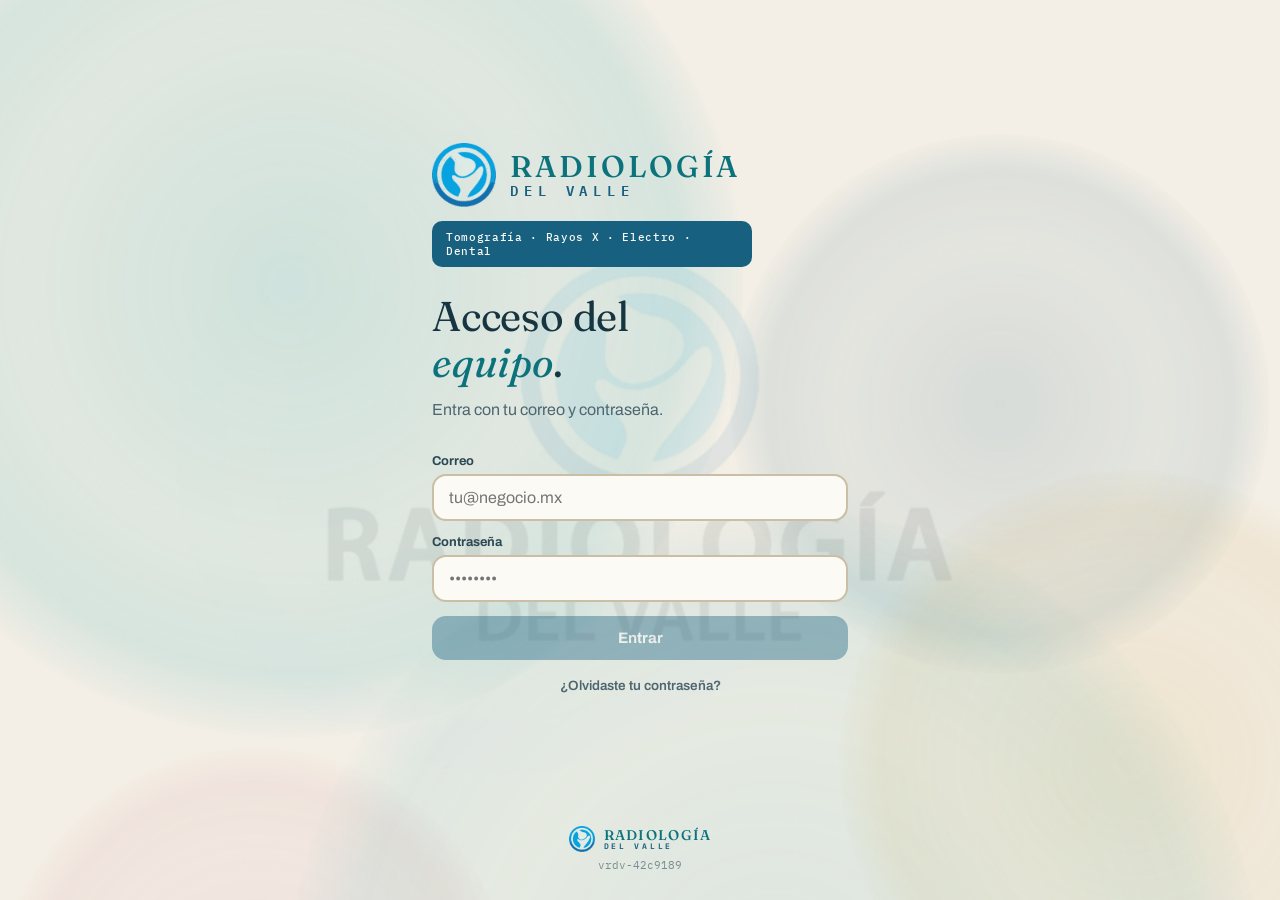
==== commit 25ec498e: "Publicación rdv · 42c9189 · 2026-09-27" ====
--- a/index.html
+++ b/index.html
@@ -17,7 +17,7 @@
       href="https://fonts.googleapis.com/css2?family=Fraunces:opsz,wght@9..144,400;9..144,500;9..144,600&family=Archivo:wght@500;600;700&family=IBM+Plex+Mono:wght@500;600;700&display=swap"
       rel="stylesheet"
     />
-    <script type="module" crossorigin src="/assets/index-Csc1rYRB.js"></script>
+    <script type="module" crossorigin src="/assets/index-wt5jgRs6.js"></script>
     <link rel="stylesheet" crossorigin href="/assets/index-Dw67idcL.css">
   <link rel="manifest" href="/manifest.webmanifest"></head>
   <body>
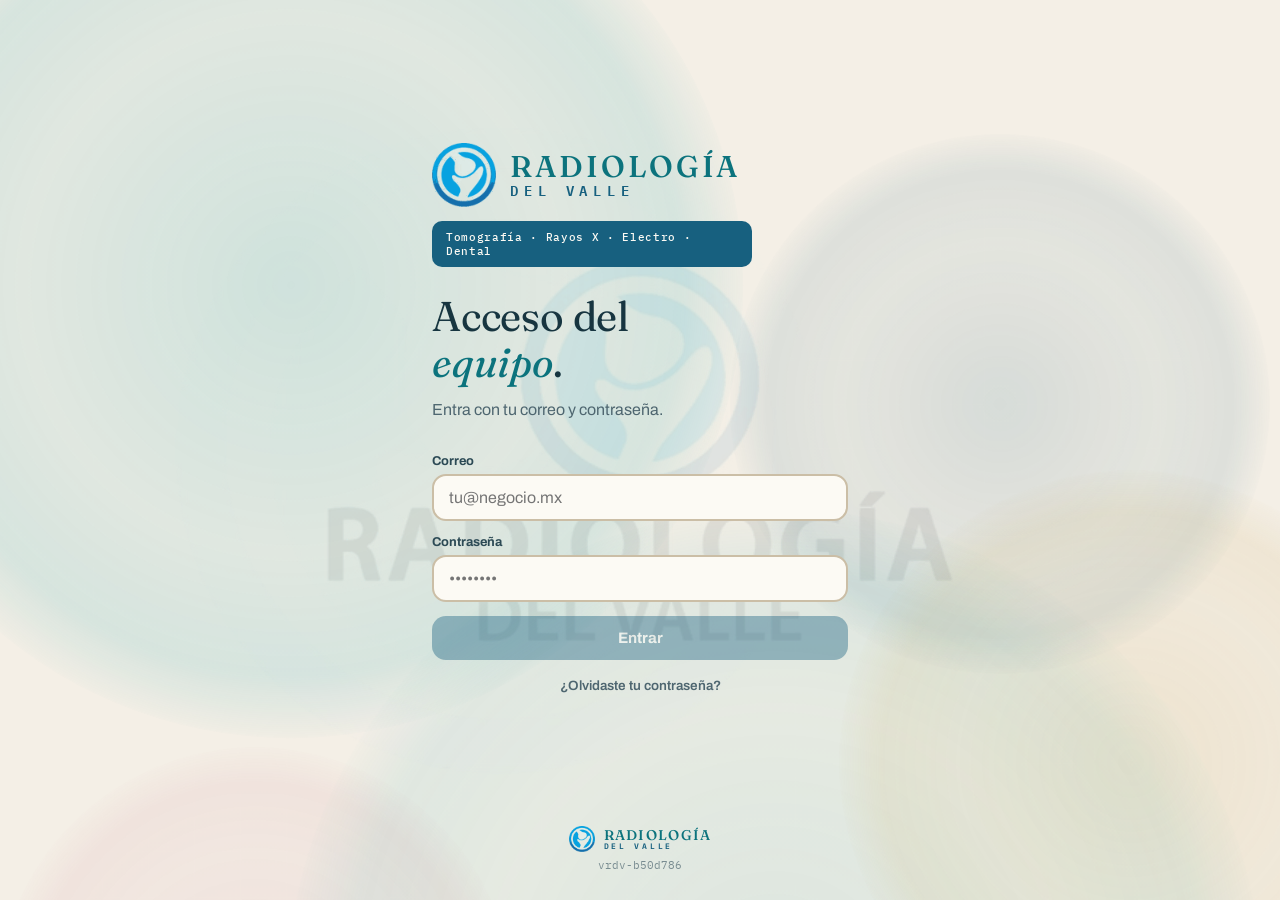
==== commit 36b8d227: "Publicación rdv · b50d786 · 2026-09-27" ====
--- a/index.html
+++ b/index.html
@@ -17,7 +17,7 @@
       href="https://fonts.googleapis.com/css2?family=Fraunces:opsz,wght@9..144,400;9..144,500;9..144,600&family=Archivo:wght@500;600;700&family=IBM+Plex+Mono:wght@500;600;700&display=swap"
       rel="stylesheet"
     />
-    <script type="module" crossorigin src="/assets/index-wt5jgRs6.js"></script>
+    <script type="module" crossorigin src="/assets/index-N9kkVMFJ.js"></script>
     <link rel="stylesheet" crossorigin href="/assets/index-Dw67idcL.css">
   <link rel="manifest" href="/manifest.webmanifest"></head>
   <body>
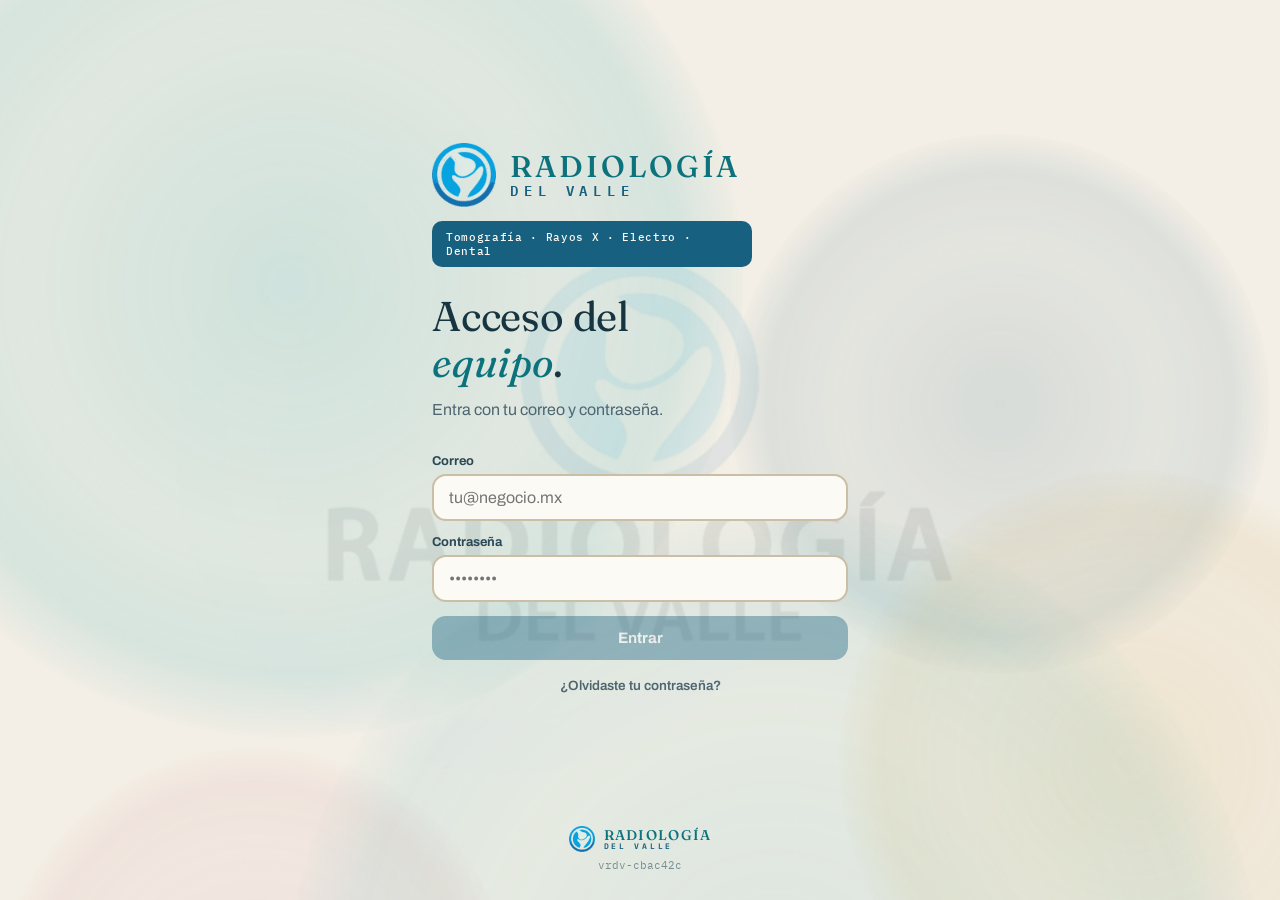
==== commit 5320801f: "Publicación rdv · cbac42c · 2026-10-07" ====
--- a/index.html
+++ b/index.html
@@ -17,8 +17,8 @@
       href="https://fonts.googleapis.com/css2?family=Fraunces:opsz,wght@9..144,400;9..144,500;9..144,600&family=Archivo:wght@500;600;700&family=IBM+Plex+Mono:wght@500;600;700&display=swap"
       rel="stylesheet"
     />
-    <script type="module" crossorigin src="/assets/index-N9kkVMFJ.js"></script>
-    <link rel="stylesheet" crossorigin href="/assets/index-Dw67idcL.css">
+    <script type="module" crossorigin src="/assets/index-Lou4gZZW.js"></script>
+    <link rel="stylesheet" crossorigin href="/assets/index-FOuJmfAX.css">
   <link rel="manifest" href="/manifest.webmanifest"></head>
   <body>
     <div id="root"></div>
--- a/assets/index-FOuJmfAX.css
+++ b/assets/index-FOuJmfAX.css
@@ -0,0 +1 @@
+:root{--pos-papel: #F4EFE6;--pos-papel-2: #EBE3D3;--pos-blanco: #FCFAF4;--pos-tinta: #173540;--pos-tinta-2: #2C4A55;--pos-tinta-suave:#4E6670;--pos-linea: #DED4C1;--pos-linea-2: #CBBEA6;--pos-linea-fuerte: #173540;--pos-teal: #17A2AC;--pos-teal-2: #33B4BD;--pos-teal-claro: #D6EEF0;--pos-teal-borde: #7FCBD1;--pos-teal-texto: #0C737D;--pos-petroleo: #17607F;--pos-petroleo-2: #1D7396;--pos-petroleo-claro:#E0EBF0;--pos-primario: var(--pos-petroleo);--pos-marca: var(--pos-teal);--pos-acento: var(--pos-teal);--pos-azul: var(--pos-petroleo);--pos-azul-claro: var(--pos-petroleo-claro);--pos-oro: #C9A44C;--pos-oro-suave: #DDC488;--pos-oro-claro: #F2E9CF;--pos-oro-borde: #D2B061;--pos-oro-linea: #C9A44C;--pos-oro-ink: var(--pos-tinta);--pos-verde: #1F7A5C;--pos-verde-2: #2E9070;--pos-verde-pastel:#A9D8C2;--pos-verde-claro:#DCEDE4;--pos-ambar: #8A5A10;--pos-ambar-claro:#F3E6C6;--pos-carmin: #BE3A5B;--pos-carmin-2: #9E2E49;--pos-carmin-claro:#F6E0E5;--pos-rojo: var(--pos-carmin);--pos-rojo-claro: var(--pos-carmin-claro);--pos-display: "Fraunces", "Iowan Old Style", Georgia, serif;--pos-sans: "Archivo", system-ui, -apple-system, sans-serif;--pos-mono: "IBM Plex Mono", ui-monospace, "SFMono-Regular", monospace;--pos-e1: 4px;--pos-e2: 8px;--pos-e3: 12px;--pos-e4: 16px;--pos-e5: 20px;--pos-e6: 24px;--pos-e8: 32px;--pos-e10: 40px;--pos-r-sm: 10px;--pos-r: 14px;--pos-r-lg: 20px;--pos-sombra: 0 1px 2px rgba(23,53,64,.04), 0 3px 10px rgba(23,53,64,.08);--pos-sombra-alta: 0 2px 6px rgba(23,53,64,.05), 0 12px 30px -8px rgba(23,53,64,.16);--pos-sombra-dura: 0 4px 14px rgba(23,53,64,.12);--pos-toque-min: 48px;--pos-num-total: clamp(30px, 8vw, 44px);--pos-maxw: 520px;--pos-nav-alto: 92px;--pos-caja-cobro-alto: 128px;--pos-celeste: var(--pos-petroleo);--pos-celeste-2: var(--pos-petroleo-2);--pos-celeste-claro: var(--pos-teal-claro);--pos-celeste-borde: var(--pos-teal-borde);--pos-celeste-texto: var(--pos-teal-texto)}.pos-num{font-family:var(--pos-mono);font-variant-numeric:tabular-nums;letter-spacing:-.01em}@media (min-width: 800px){:root{--pos-maxw: 760px}}@media (min-width: 1100px){:root{--pos-maxw: 1000px}}:root{--paper: var(--pos-papel);--paper-2: var(--pos-papel-2);--surface: var(--pos-blanco);--surface-2: var(--pos-papel-2);--ink: var(--pos-tinta);--ink-2: var(--pos-tinta-2);--ink-soft: var(--pos-tinta-suave);--line: var(--pos-linea);--line-2: var(--pos-linea-2);--plum: var(--pos-petroleo);--plum-deep: var(--pos-petroleo);--plum-tint: var(--pos-teal-claro);--gold: var(--pos-oro);--gold-soft: var(--pos-oro-suave);--gold-light: var(--pos-oro-claro);--gold-deep: var(--pos-oro);--gold-ink: var(--pos-oro-ink);--gold-tint: var(--pos-oro-claro);--oro-grad: var(--pos-oro);--sage: var(--pos-verde-2);--sage-deep: var(--pos-verde);--sage-tint: var(--pos-verde-claro);--clay: var(--pos-carmin);--clay-tint: var(--pos-carmin-claro);--font-display: var(--pos-display);--font-sans: var(--pos-sans);--r-xs: var(--pos-r-sm);--r-sm: var(--pos-r);--r: var(--pos-r-lg);--r-lg: var(--pos-r-lg);--r-pill: 999px;--shadow-sm: var(--pos-sombra);--shadow: var(--pos-sombra);--shadow-lg: var(--pos-sombra-alta);--green-shadow: var(--pos-sombra);--green-shadow-sm: var(--pos-sombra);--gap: var(--pos-e4);--pad: var(--pos-e5);--maxw: var(--pos-maxw);--dim: .6}*{box-sizing:border-box}html,body,#root{height:100%}body{margin:0;font-family:var(--font-sans);color:var(--ink);background:var(--paper);-webkit-font-smoothing:antialiased;text-rendering:optimizeLegibility}h1,h2,h3,h4{font-family:var(--font-display);font-weight:420;font-optical-sizing:auto;line-height:1.12;letter-spacing:-.005em;margin:0;color:var(--pos-tinta)}h1{font-size:clamp(2rem,7.5vw,2.6rem);font-weight:400}h2{font-size:1.5rem}h3{font-size:1.14rem;font-weight:500}p{margin:0;line-height:1.55}a{color:var(--pos-teal-texto);text-decoration:none}button{font-family:inherit;cursor:pointer}input,select,textarea{font-family:inherit}.eyebrow{font-family:var(--pos-mono);font-size:.68rem;font-weight:600;letter-spacing:.14em;text-transform:uppercase;color:var(--pos-tinta-suave)}.muted{color:var(--ink-soft)}.tabular{font-family:var(--pos-mono);font-variant-numeric:tabular-nums;letter-spacing:-.01em}.btn{display:inline-flex;align-items:center;justify-content:center;gap:8px;border:0;border-radius:var(--pos-r);padding:14px 22px;font-size:.95rem;font-weight:700;transition:transform .12s ease,background .15s ease,border-color .15s ease,box-shadow .15s ease}.btn:active{transform:translateY(1px) scale(.99)}.btn-primary{background:var(--pos-petroleo);color:#fff;box-shadow:0 2px 8px -2px #17607f66}.btn-primary:hover{background:var(--pos-petroleo-2)}.btn-gold{background:var(--pos-oro);color:var(--pos-oro-ink)}.btn-gold:after{content:none}.btn-gold:hover{background:var(--pos-oro-suave)}.btn-ghost{background:transparent;color:var(--ink);border:2px solid var(--pos-linea-2)}.btn-ghost:hover{border-color:var(--pos-teal);color:var(--pos-teal-texto)}.btn-block{width:100%}.btn:disabled{opacity:.4;cursor:default;transform:none;box-shadow:none}.btn-sm{padding:9px 14px;font-size:.82rem}.btn-xs{padding:6px 12px;font-size:.78rem}.btn-quiet{background:none;color:var(--ink-soft);font-weight:600;box-shadow:none}.btn-quiet:hover{color:var(--pos-teal-texto)}.btn-danger{background:var(--pos-carmin);color:#fff}.btn-danger:hover{background:var(--pos-carmin-2)}.btn-danger-ghost{background:none;color:var(--pos-carmin);border:2px solid var(--pos-linea-2)}.btn-danger-ghost:hover{border-color:var(--pos-carmin)}.btn-row{display:flex;gap:8px}.btn-row>.btn{flex:1}.btn:focus-visible,button.card:focus-visible{outline:none;box-shadow:0 0 0 4px var(--pos-teal-claro)}.card{background:var(--surface);border:1px solid var(--pos-linea);border-radius:var(--pos-r);box-shadow:var(--pos-sombra);transition:box-shadow .18s ease,transform .18s ease,border-color .18s ease}.card-pad{padding:var(--pad)}button.card:hover{box-shadow:var(--pos-sombra-alta);transform:translateY(-2px);border-color:var(--pos-linea-2)}.card-edge{border:1.5px solid var(--pos-oro-borde);box-shadow:var(--pos-sombra-alta)}.hero-plum{background:var(--pos-petroleo);color:var(--pos-blanco);box-shadow:var(--pos-sombra-alta)}.hero-plum h1,.hero-plum h2{color:var(--pos-blanco)}.hero-plum .eyebrow{color:var(--pos-teal-claro)}.field{display:block;margin-bottom:14px}.field>span{display:block;font-size:.8rem;font-weight:700;color:var(--ink-2);margin-bottom:6px}.input{width:100%;padding:13px 15px;background:var(--surface);color:var(--ink);border:2px solid var(--pos-linea-2);border-radius:var(--pos-r);font-size:1rem;transition:border-color .12s ease,box-shadow .12s ease}.input:focus{outline:none;border-color:var(--pos-teal);box-shadow:0 0 0 3px var(--pos-teal-claro)}.badge{display:inline-flex;align-items:center;gap:6px;font-size:.72rem;font-weight:700;letter-spacing:.02em;padding:4px 10px;border-radius:999px}.badge-plum{background:var(--pos-teal-claro);color:var(--pos-teal-texto)}.badge-gold{background:var(--pos-ambar-claro);color:var(--pos-ambar)}.badge-sage{background:var(--pos-verde-claro);color:var(--pos-verde)}.badge-clay{background:var(--pos-carmin-claro);color:var(--pos-carmin-2)}.badge-oro{background:var(--pos-oro);color:var(--pos-oro-ink)}.gold-text{background:none;-webkit-background-clip:border-box;background-clip:border-box;color:var(--pos-petroleo)}.gold-line{height:2px;border:0;background:var(--pos-oro);opacity:.85}.card-premium{border:1.5px solid var(--pos-oro-borde);background:var(--surface);box-shadow:var(--pos-sombra-alta);border-radius:var(--pos-r)}@keyframes rise{0%{opacity:0;transform:translateY(12px)}to{opacity:1;transform:none}}.rise{animation:rise .5s cubic-bezier(.22,1,.36,1) both}@keyframes sheetRise{0%{transform:translateY(100%)}to{transform:none}}.sheet-rise{animation:sheetRise .34s cubic-bezier(.22,1,.36,1) both}@keyframes modalPop{0%{opacity:0;transform:translateY(10px) scale(.97)}to{opacity:1;transform:none}}.modal-pop{animation:modalPop .22s ease-out both}@media (prefers-reduced-motion: reduce){.rise,.sheet-rise,.modal-pop{animation:none}.btn{transition:none}}:root[data-ui=v2]{--r-xs: 6px;--r-sm: 8px;--r: 12px;--r-lg: 16px}:root[data-ui=v2] .btn{border-radius:8px;padding:11px 18px;font-size:.88rem;font-weight:700;letter-spacing:.01em}:root[data-ui=v2] .btn-primary{box-shadow:none;border:2px solid var(--pos-petroleo)}:root[data-ui=v2] .btn-gold{box-shadow:none}:root[data-ui=v2] .btn-danger{box-shadow:none}:root[data-ui=v2] .btn-ghost{border-width:2px}:root[data-ui=v2] .card{border-radius:12px}:root[data-ui=v2] .input{border-radius:9px;border-width:2px;padding:12px 14px}:root[data-ui=v2] .badge{border-radius:7px}:root[data-ui=v2] .v2-accent{border-top:2px solid var(--pos-oro)}@media (min-width: 800px){.catalogo-lista{display:grid;grid-template-columns:1fr 1fr;gap:10px;align-items:start}.catalogo-lista>.card{margin-bottom:0!important}}.fondo-vivo{position:fixed;top:0;right:0;bottom:0;left:0;z-index:-1;overflow:hidden;pointer-events:none;contain:strict}.fondo-marca{position:absolute;left:50%;top:50%;width:min(108vmin,930px);transform:translate(-50%,-50%);opacity:.09;filter:saturate(.9);-webkit-user-select:none;user-select:none}.fondo-celula{position:absolute;display:block;border-radius:50%;transform:translateZ(0);will-change:transform;animation-name:deriva;animation-timing-function:cubic-bezier(.45,0,.55,1);animation-iteration-count:infinite;animation-direction:alternate;animation-fill-mode:both}@keyframes deriva{to{transform:translate3d(6%,-5%,0) scale(1.14)}}.fondo-celula-2{animation-name:deriva2;animation-delay:-9s}.fondo-celula-3{animation-name:deriva3;animation-delay:-21s}.fondo-celula-4{animation-name:deriva4;animation-delay:-5s}.fondo-celula-5{animation-name:deriva5;animation-delay:-33s}@keyframes deriva2{to{transform:translate3d(-8%,7%,0) scale(.88)}}@keyframes deriva3{to{transform:translate3d(5%,9%,0) scale(1.09)}}@keyframes deriva4{to{transform:translate3d(-7%,-8%,0) scale(1.2)}}@keyframes deriva5{to{transform:translate3d(9%,4%,0) scale(.92)}}@media (prefers-reduced-motion: reduce){.fondo-celula{animation:none}}@media print{.fondo-vivo{display:none}}.mov-caja-tipo:focus-within{outline:2px solid var(--pos-teal);outline-offset:2px}.caja-pos{font-family:var(--pos-sans);color:var(--pos-tinta);max-width:var(--pos-maxw);margin:0 auto;padding:var(--pos-e4) var(--pos-e4) calc(var(--pos-caja-cobro-alto) + var(--pos-nav-alto));-webkit-tap-highlight-color:transparent}.caja-top{display:flex;align-items:baseline;justify-content:space-between;margin:var(--pos-e1) 2px var(--pos-e4)}.caja-top h1{font-family:var(--pos-display);font-size:1.7rem;letter-spacing:-.01em;line-height:1;margin:0}.caja-eyebrow{font-family:var(--pos-mono);font-size:.68rem;letter-spacing:.14em;text-transform:uppercase;color:var(--pos-tinta-suave);margin:0 0 2px}.caja-volver-inicio{display:inline-flex;align-items:center;cursor:pointer;min-height:var(--pos-toque-min);padding:2px 4px 6px;margin:0 0 2px -4px;font-family:var(--pos-sans);font-weight:700;font-size:.82rem;color:var(--pos-tinta-suave);background:none;border:0}.caja-volver-inicio:active{color:var(--pos-tinta)}.caja-volver-inicio:focus-visible{outline:none;box-shadow:0 0 0 4px var(--pos-celeste-claro);border-radius:var(--pos-r-sm)}.caja-cliente{width:100%;min-height:var(--pos-toque-min);font-family:var(--pos-sans);font-size:1rem;font-weight:600;color:var(--pos-tinta);background:var(--pos-blanco);border:2px solid var(--pos-linea-2);border-radius:var(--pos-r);padding:0 var(--pos-e4);margin-bottom:var(--pos-e4)}.caja-cliente:focus{outline:none;border-color:var(--pos-celeste)}.caja-paciente{margin-bottom:var(--pos-e4)}.caja-paciente>.caja-eyebrow{margin-bottom:var(--pos-e1)}.caja-paciente-fila{display:flex;gap:var(--pos-e3);align-items:stretch}.caja-paciente-fila .caja-cliente{flex:1;margin-bottom:0}.caja-nuevo-paciente{display:inline-flex;align-items:center;gap:6px;white-space:nowrap;min-height:var(--pos-toque-min);padding:0 var(--pos-e4);font-family:var(--pos-sans);font-size:.92rem;font-weight:700;color:var(--pos-azul);background:var(--pos-celeste-claro);border:2px solid var(--pos-celeste);border-radius:var(--pos-r);cursor:pointer}.caja-nuevo-paciente:active{transform:scale(.98)}.caja-buscar{width:100%;min-height:var(--pos-toque-min);font-family:var(--pos-sans);font-size:1rem;color:var(--pos-tinta);background:var(--pos-blanco);border:2px dashed var(--pos-linea-2);border-radius:var(--pos-r);padding:0 var(--pos-e4);margin-bottom:var(--pos-e4)}.caja-buscar:focus{outline:none;border-color:var(--pos-celeste);border-style:solid}.caja-buscar::placeholder{color:var(--pos-tinta-suave)}.caja-grid{display:grid;grid-template-columns:1fr 1fr;gap:var(--pos-e3);margin-bottom:var(--pos-e5)}.caja-prod{position:relative;text-align:left;cursor:pointer;min-width:0;min-height:88px;padding:var(--pos-e3) var(--pos-e4);background:var(--pos-blanco);border:2px solid var(--pos-linea);border-radius:var(--pos-r);display:flex;flex-direction:column;gap:var(--pos-e1);transition:border-color .08s,transform .05s}.caja-prod .nom{overflow-wrap:anywhere}.caja-prod:active{transform:scale(.98)}.caja-prod[data-sel="1"]{border-color:var(--pos-celeste);background:var(--pos-celeste-claro)}.caja-prod .nom{font-weight:700;font-size:.98rem;line-height:1.15}.caja-prod .precio{font-family:var(--pos-mono);font-weight:700;font-size:1.15rem;color:var(--pos-azul);margin-top:auto}.caja-prod .cont{position:absolute;top:-10px;right:-10px;min-width:30px;height:30px;padding:0 6px;background:var(--pos-celeste);color:#fff;border-radius:999px;display:grid;place-items:center;font-family:var(--pos-mono);font-weight:700;font-size:.9rem;box-shadow:var(--pos-sombra)}.caja-vacio{color:var(--pos-tinta-suave);padding:var(--pos-e6) 2px;text-align:center}.caja-mas-pedidos{margin-bottom:var(--pos-e4);padding-bottom:var(--pos-e3);border-bottom:1.5px dashed var(--pos-linea)}.caja-mas-pedidos>.caja-eyebrow{margin-bottom:var(--pos-e2)}.caja-mas-pedidos .caja-grid{margin-bottom:0}.caja-carrito{border:2px solid var(--pos-linea-fuerte);border-radius:var(--pos-r);background:var(--pos-blanco);padding:var(--pos-e3) var(--pos-e4);margin-bottom:var(--pos-e5)}.caja-carrito h2{font-family:var(--pos-mono);font-size:.7rem;letter-spacing:.12em;text-transform:uppercase;color:var(--pos-tinta-suave);margin:0 0 var(--pos-e2)}.caja-fila{display:flex;align-items:center;gap:var(--pos-e2);padding:var(--pos-e2) 0;border-bottom:1.5px solid var(--pos-linea)}.caja-fila:last-child{border-bottom:none}.caja-fila .nom{flex:1;font-weight:600;font-size:.95rem}.caja-fila .imp{font-family:var(--pos-mono);font-weight:700;min-width:74px;text-align:right}.caja-pm{width:var(--pos-toque-min);height:var(--pos-toque-min);border:2px solid var(--pos-linea-2);background:var(--pos-papel);border-radius:var(--pos-r-sm);font-family:var(--pos-mono);font-weight:700;font-size:1.3rem;line-height:1;color:var(--pos-tinta);display:grid;place-items:center;cursor:pointer}.caja-pm:active{background:var(--pos-papel-2)}.caja-pm.menos{color:var(--pos-rojo);border-color:var(--pos-rojo-claro)}.caja-cant{font-family:var(--pos-mono);font-weight:700;min-width:26px;text-align:center}.caja-cant-btn{min-width:var(--pos-toque-min);min-height:var(--pos-toque-min);padding:0 var(--pos-e2);cursor:pointer;background:var(--pos-papel);border:2px solid var(--pos-linea-2);border-radius:var(--pos-r-sm);color:var(--pos-tinta);font-size:1.05rem}.caja-cant-btn:active{background:var(--pos-papel-2)}.caja-precio-abierto{display:inline-block;margin-top:3px;cursor:pointer;font-family:var(--pos-mono);font-size:.66rem;letter-spacing:.04em;text-transform:uppercase;color:var(--pos-tinta-suave);background:none;border:1.5px dashed var(--pos-linea-2);border-radius:999px;padding:3px 8px;line-height:1}.caja-precio-abierto[data-on="1"]{color:var(--pos-celeste);border-color:var(--pos-celeste);border-style:solid;font-weight:700}.caja-aviso{margin:0 0 var(--pos-e4);padding:var(--pos-e3) var(--pos-e4);border-radius:var(--pos-r);font-weight:700;font-size:.92rem;border:2px solid}.caja-aviso-ok{color:var(--pos-verde);background:var(--pos-verde-claro);border-color:var(--pos-verde)}.caja-aviso-miss{color:var(--pos-ambar);background:var(--pos-ambar-claro);border-color:var(--pos-ambar)}.caja-prod[data-pulso="1"]{animation:caja-pulso .7s ease-out}@keyframes caja-pulso{0%{border-color:var(--pos-celeste);box-shadow:0 0 0 0 var(--pos-celeste-claro)}40%{box-shadow:0 0 0 6px var(--pos-celeste-claro)}to{box-shadow:0 0 0 0 transparent}}.caja-camara{display:inline-flex;align-items:center;gap:var(--pos-e2);cursor:pointer;min-height:var(--pos-toque-min);padding:0 var(--pos-e4);margin-bottom:var(--pos-e4);font-family:var(--pos-sans);font-weight:700;font-size:.92rem;color:var(--pos-tinta);background:var(--pos-blanco);border:2px solid var(--pos-linea-2);border-radius:var(--pos-r)}.caja-camara:active{background:var(--pos-papel-2)}.caja-camara-box{width:min(94vw,var(--pos-maxw));background:var(--pos-blanco);border:2px solid var(--pos-linea-fuerte);border-radius:var(--pos-r-lg);padding:var(--pos-e4)}.caja-camara-video{width:100%;max-height:60vh;border-radius:var(--pos-r);background:#000;margin-top:var(--pos-e3)}.caja-metodos{display:flex;gap:var(--pos-e2);flex-wrap:wrap;margin-bottom:var(--pos-e4)}.caja-metodo{min-height:var(--pos-toque-min);padding:0 var(--pos-e4);cursor:pointer;font-family:var(--pos-sans);font-weight:700;font-size:.92rem;background:var(--pos-blanco);color:var(--pos-tinta);border:2px solid var(--pos-linea-2);border-radius:var(--pos-r)}.caja-metodo[data-on="1"]{background:var(--pos-celeste);color:#fff;border-color:var(--pos-celeste)}.caja-cupon{width:100%;min-height:var(--pos-toque-min);font-family:var(--pos-mono);font-size:.95rem;color:var(--pos-tinta);background:var(--pos-blanco);border:2px solid var(--pos-linea-2);border-radius:var(--pos-r);padding:0 var(--pos-e4);margin-bottom:var(--pos-e3);text-transform:uppercase}.caja-cupon:focus{outline:none;border-color:var(--pos-celeste)}.caja-error{color:var(--pos-rojo);font-weight:700;margin:0 2px var(--pos-e3)}.caja-cobro{position:fixed;left:0;right:0;bottom:var(--pos-nav-alto);z-index:40;background:color-mix(in srgb,var(--pos-papel) 92%,transparent);-webkit-backdrop-filter:saturate(140%) blur(8px);backdrop-filter:saturate(140%) blur(8px);border-top:2px solid var(--pos-linea-fuerte);border-radius:var(--pos-r) var(--pos-r) 0 0;box-shadow:var(--pos-sombra-dura);padding:var(--pos-e3) var(--pos-e4)}.caja-cobro-in{max-width:var(--pos-maxw);margin:0 auto;display:flex;align-items:center;gap:var(--pos-e4)}.caja-total-lbl{font-family:var(--pos-mono);font-size:.68rem;letter-spacing:.12em;text-transform:uppercase;color:var(--pos-tinta-suave)}.caja-total-num{font-family:var(--pos-mono);font-weight:700;font-size:var(--pos-num-total);line-height:1;color:var(--pos-tinta)}.caja-cobrar{flex:1;min-height:58px;cursor:pointer;font-family:var(--pos-display);font-size:1.15rem;letter-spacing:.02em;color:#fff;background:var(--pos-celeste);border:2px solid var(--pos-celeste);border-radius:var(--pos-r)}.caja-cobrar:disabled{opacity:.4;cursor:not-allowed}.caja-cobrar:not(:disabled):active{transform:scale(.99)}.caja-recibo{text-align:center;padding-top:var(--pos-e6)}.caja-recibo .ok{width:64px;height:64px;border-radius:999px;margin:0 auto var(--pos-e4);display:grid;place-items:center;background:var(--pos-verde);color:#fff}.caja-recibo .ok[data-pendiente="1"]{background:var(--pos-ambar)}.caja-recibo .folio{font-family:var(--pos-display);font-size:2.1rem;margin:var(--pos-e1) 0}.caja-recibo .sub{font-family:var(--pos-mono);color:var(--pos-tinta-suave);font-size:.85rem}.caja-ticket{text-align:left;border:2px solid var(--pos-oro-borde);border-radius:var(--pos-r);background:var(--pos-blanco);padding:var(--pos-e4);margin:var(--pos-e5) 0}.caja-ticket .l{display:flex;justify-content:space-between;padding:var(--pos-e1) 0}.caja-ticket .l .imp{font-family:var(--pos-mono);font-weight:600}.caja-ticket .tot{border-top:2px solid var(--pos-linea-fuerte);margin-top:var(--pos-e2);padding-top:var(--pos-e2);font-weight:800}.caja-btn-2{width:100%;min-height:var(--pos-toque-min);cursor:pointer;font-family:var(--pos-sans);font-weight:700;border-radius:var(--pos-r);display:inline-flex;align-items:center;justify-content:center;padding:10px 14px}.caja-btn-wa{background:var(--pos-verde);color:#fff;border:2px solid var(--pos-verde);margin-bottom:var(--pos-e2)}.caja-btn-wa:disabled{opacity:.55;cursor:default}.caja-cotizar{min-height:var(--pos-toque-min);padding:0 18px;cursor:pointer;font-family:var(--pos-sans);font-weight:700;border-radius:var(--pos-r);background:none;color:var(--pos-azul);border:2px solid var(--pos-azul);white-space:nowrap}.caja-cotizar:disabled{opacity:.45;cursor:default}.caja-btn-brilla{position:relative;overflow:hidden;animation:caja-pulso 1.6s ease-in-out infinite}.caja-btn-brilla:after{content:"";position:absolute;top:0;bottom:0;left:-75%;width:50%;background:linear-gradient(105deg,transparent,rgba(255,255,255,.45),transparent);animation:caja-brillo 1.6s ease-in-out infinite}@keyframes caja-pulso{0%,to{box-shadow:0 0 color-mix(in srgb,var(--pos-verde) 55%,transparent)}50%{box-shadow:0 0 0 6px color-mix(in srgb,var(--pos-verde) 0%,transparent)}}@keyframes caja-brillo{0%{left:-75%}60%,to{left:125%}}@media (prefers-reduced-motion: reduce){.caja-btn-brilla,.caja-btn-brilla:after{animation:none}}.caja-btn-nueva{background:none;color:var(--pos-tinta-suave);border:2px solid var(--pos-linea-2)}.caja-recibo-pdf{display:flex;gap:var(--pos-e2);margin-bottom:var(--pos-e2)}.caja-recibo-pdf .caja-btn-2{flex:1}.caja-btn-pdf{background:var(--pos-blanco);color:var(--pos-tinta);border:2px solid var(--pos-linea-fuerte)}.caja-btn-compartir{background:var(--pos-celeste-claro);color:var(--pos-celeste);border:2px solid var(--pos-celeste)}.caja-btn-pdf:disabled,.caja-btn-compartir:disabled{opacity:.55;cursor:default}.caja-btn-comanda{background:var(--pos-blanco);color:var(--pos-tinta);border:2px solid var(--pos-linea-fuerte);margin-bottom:var(--pos-e2)}.caja-btn-comanda:disabled{opacity:.55;cursor:default}@media (max-width: 330px){.caja-grid{grid-template-columns:1fr}}.caja-paso-tit{display:flex;align-items:center;gap:var(--pos-e2);font-family:var(--pos-display);font-size:1.15rem;line-height:1;color:var(--pos-tinta);margin:var(--pos-e5) 2px var(--pos-e3)}.caja-paso-tit:first-child{margin-top:0}.caja-paso-num{display:grid;place-items:center;flex:none;width:26px;height:26px;border-radius:999px;font-family:var(--pos-mono);font-weight:700;font-size:.9rem;color:var(--pos-oro-ink);background:var(--pos-oro);box-shadow:var(--pos-sombra)}.caja-paso{border:2px solid var(--pos-oro-borde);border-radius:var(--pos-r-lg);background:var(--pos-blanco);box-shadow:var(--pos-sombra);padding:var(--pos-e4) var(--pos-e4) var(--pos-e5);margin-bottom:var(--pos-e5)}.caja-paso .caja-paso-tit{margin-top:0}.caja-buscar-paciente{margin-bottom:var(--pos-e3)}.caja-paciente-buscador{display:block}.caja-paciente-lista{list-style:none;margin:0 0 var(--pos-e3);padding:0;display:flex;flex-direction:column;gap:var(--pos-e2)}.caja-paciente-op{width:100%;text-align:left;cursor:pointer;min-height:var(--pos-toque-min);display:flex;align-items:center;justify-content:space-between;gap:var(--pos-e3);padding:var(--pos-e2) var(--pos-e4);background:var(--pos-papel);border:2px solid var(--pos-linea-2);border-radius:var(--pos-r)}.caja-paciente-op:active{transform:scale(.99)}.caja-paciente-op:focus-visible{outline:none;border-color:var(--pos-celeste);box-shadow:0 0 0 4px var(--pos-celeste-claro)}.caja-paciente-op .nom{font-weight:700;font-size:.98rem;color:var(--pos-tinta)}.caja-paciente-op .tel{font-family:var(--pos-mono);font-size:.85rem;color:var(--pos-tinta-suave);white-space:nowrap}.caja-paciente-nada{color:var(--pos-tinta-suave);font-size:.9rem;margin:0 0 var(--pos-e3) 2px}.caja-nuevo-paciente-bloque{width:100%;justify-content:center}.caja-paciente-chip{display:flex;align-items:center;justify-content:space-between;gap:var(--pos-e3);padding:var(--pos-e3) var(--pos-e4);margin-bottom:var(--pos-e3);background:var(--pos-oro-claro);border:2px solid var(--pos-oro-borde);border-radius:var(--pos-r)}.caja-paciente-chip-info{display:flex;flex-direction:column;gap:2px;min-width:0}.caja-paciente-chip-nom{font-family:var(--pos-display);font-size:1.05rem;color:var(--pos-tinta);overflow-wrap:anywhere}.caja-paciente-chip-tel{font-family:var(--pos-mono);font-size:.82rem;color:var(--pos-tinta-suave)}.caja-paciente-cambiar{flex:none;cursor:pointer;min-height:var(--pos-toque-min);padding:0 var(--pos-e4);font-family:var(--pos-sans);font-weight:700;font-size:.9rem;color:var(--pos-tinta);background:var(--pos-blanco);border:2px solid var(--pos-linea-fuerte);border-radius:var(--pos-r)}.caja-paciente-cambiar:active{transform:scale(.98)}.caja-medico{display:block;margin-top:var(--pos-e3)}.caja-medico-lbl{display:block;margin-bottom:var(--pos-e1);font-family:var(--pos-mono);font-size:.68rem;letter-spacing:.12em;text-transform:uppercase;color:var(--pos-tinta-suave)}.caja-medico-in{width:100%;min-height:var(--pos-toque-min);font-family:var(--pos-sans);font-size:1rem;font-weight:600;color:var(--pos-tinta);background:var(--pos-blanco);border:2px solid var(--pos-linea-2);border-radius:var(--pos-r);padding:0 var(--pos-e4)}.caja-medico-in:focus-visible{outline:none;border-color:var(--pos-celeste);box-shadow:0 0 0 4px var(--pos-celeste-claro)}.caja-optin{display:flex;align-items:flex-start;gap:var(--pos-e2);margin-top:var(--pos-e2);min-height:var(--pos-toque-min);padding:var(--pos-e1) 0;cursor:pointer}.caja-optin input{width:24px;height:24px;margin-top:2px;flex:none;accent-color:var(--pos-celeste)}.caja-optin span{font-size:.92rem;font-weight:600;color:var(--pos-tinta)}.caja-optin small{display:block;font-weight:400;font-size:.8rem;color:var(--pos-tinta-suave);margin-top:2px}.caja-optin input:disabled~span{color:var(--pos-tinta-suave)}.caja-campo-error{color:var(--pos-rojo);font-weight:600;font-size:.82rem;margin:-6px 0 var(--pos-e2) 2px}.caja-dup-aviso{margin:-6px 0 var(--pos-e2);padding:var(--pos-e3);border:1px solid var(--pos-oro);border-radius:var(--pos-r);background:var(--pos-oro-claro)}.caja-dup-aviso p{margin:0 0 var(--pos-e2);font-size:.85rem;color:var(--pos-tinta)}.tnum-overlay{position:fixed;top:0;right:0;bottom:0;left:0;z-index:60;display:grid;place-items:center;padding:var(--pos-e4);background:color-mix(in srgb,var(--pos-tinta) 42%,transparent)}.tnum{width:min(94vw,360px);background:var(--pos-blanco);border:2px solid var(--pos-linea-fuerte);border-radius:var(--pos-r-lg);box-shadow:var(--pos-sombra-dura);padding:var(--pos-e4);outline:none}.tnum-head{display:flex;align-items:flex-start;justify-content:space-between;gap:var(--pos-e3)}.tnum-sub{margin:2px 0 0;font-weight:700;font-size:.95rem;color:var(--pos-tinta)}.tnum-x{width:var(--pos-toque-min);height:var(--pos-toque-min);flex:none;cursor:pointer;font-size:1.4rem;line-height:1;color:var(--pos-tinta-suave);background:none;border:2px solid var(--pos-linea-2);border-radius:var(--pos-r-sm)}.tnum-pantalla{margin:var(--pos-e3) 0 var(--pos-e4);padding:var(--pos-e3) var(--pos-e4);text-align:right;font-weight:700;font-size:2rem;line-height:1;color:var(--pos-tinta);background:var(--pos-papel-2);border:2px solid var(--pos-linea-2);border-radius:var(--pos-r);min-height:56px;display:flex;align-items:center;justify-content:flex-end;overflow:hidden}.tnum-grid{display:grid;grid-template-columns:repeat(3,1fr);gap:var(--pos-e2)}.tnum-k{min-height:56px;cursor:pointer;font-family:var(--pos-mono);font-weight:700;font-size:1.5rem;color:var(--pos-tinta);background:var(--pos-papel);border:2px solid var(--pos-linea-2);border-radius:var(--pos-r)}.tnum-k:active{background:var(--pos-papel-2);transform:scale(.98)}.tnum-k-vacia{background:none;border-color:transparent;cursor:default}.tnum-k-borrar{color:var(--pos-rojo);border-color:var(--pos-rojo-claro)}.tnum-ok{width:100%;min-height:56px;margin-top:var(--pos-e3);cursor:pointer;font-family:var(--pos-display);font-size:1.1rem;letter-spacing:.02em;color:#fff;background:var(--pos-celeste);border:2px solid var(--pos-celeste);border-radius:var(--pos-r)}.tnum-ok:disabled{opacity:.4;cursor:not-allowed}.caja-practica-toggle{display:inline-flex;align-items:center;gap:var(--pos-e2);min-height:var(--pos-toque-min);padding:0 var(--pos-e3);cursor:pointer;font-family:var(--pos-sans);font-weight:700;font-size:.8rem;color:var(--pos-tinta-suave);background:var(--pos-blanco);border:2px solid var(--pos-linea-2);border-radius:999px}.caja-practica-toggle .pip{width:12px;height:12px;border-radius:999px;flex:none;background:var(--pos-linea-2);transition:background .12s ease}.caja-practica-toggle[data-on="1"]{color:var(--pos-ambar);background:var(--pos-ambar-claro);border-color:var(--pos-ambar)}.caja-practica-toggle[data-on="1"] .pip{background:var(--pos-ambar)}.caja-practica-toggle:active{transform:scale(.98)}.caja-comision{margin-bottom:var(--pos-e4)}.caja-comision-toggle{display:inline-flex;align-items:center;gap:var(--pos-e2);min-height:var(--pos-toque-min);padding:0 var(--pos-e3);cursor:pointer;font-family:var(--pos-sans);font-weight:700;font-size:.8rem;color:var(--pos-tinta-suave);background:var(--pos-blanco);border:2px solid var(--pos-linea-2);border-radius:999px}.caja-comision-toggle .pip{width:12px;height:12px;border-radius:999px;flex:none;background:var(--pos-linea-2);transition:background .12s ease}.caja-comision-toggle[data-on="1"]{color:var(--pos-celeste-texto);background:var(--pos-celeste-claro);border-color:var(--pos-celeste-borde)}.caja-comision-toggle[data-on="1"] .pip{background:var(--pos-celeste)}.caja-comision-toggle:active{transform:scale(.98)}.caja-comision-detalle{margin-top:var(--pos-e3);padding:var(--pos-e4);border:2px solid var(--pos-celeste-borde);border-radius:var(--pos-r);background:var(--pos-celeste-claro)}.caja-comision-detalle .caja-cliente,.caja-comisionista-buscador,.caja-comisionista-chip{margin-bottom:var(--pos-e3)}.caja-comisionista-chip{background:var(--pos-blanco);border-color:var(--pos-celeste-borde)}.caja-comisionista-crear{border-color:var(--pos-celeste-borde);background:var(--pos-blanco);color:var(--pos-celeste-texto)}.caja-comisionista-crear .nom{display:inline-flex;align-items:center;gap:6px;color:var(--pos-celeste-texto)}.caja-comisionista-crear:disabled{opacity:.6;cursor:not-allowed}.caja-canal{margin-bottom:var(--pos-e4)}.caja-canal-chips{display:flex;gap:var(--pos-e2);flex-wrap:wrap;margin-top:var(--pos-e1)}.caja-canal-chips .btn{flex:1 1 auto;min-width:0;min-height:var(--pos-toque-min);padding:0 var(--pos-e3);font-size:.84rem;font-weight:600}.caja-canal-chips .btn[data-on="1"]{color:var(--pos-blanco);background:var(--pos-celeste);border-color:var(--pos-celeste);font-weight:800}.caja-canal-convenio{width:100%;min-height:var(--pos-toque-min);margin-top:var(--pos-e2);font-family:var(--pos-sans);font-size:1rem;font-weight:600;color:var(--pos-tinta);background:var(--pos-blanco);border:2px solid var(--pos-linea-2);border-radius:var(--pos-r);padding:0 var(--pos-e3)}.caja-canal-convenio:focus-visible{outline:3px solid var(--pos-celeste);outline-offset:2px}.caja-canal-nota{margin:var(--pos-e1) 0 0;font-size:.76rem;color:var(--pos-tinta-suave)}.caja-comision-monto{display:flex;gap:var(--pos-e2);align-items:stretch}.caja-comision-tipo{display:inline-flex;flex:none;border-radius:var(--pos-r);overflow:hidden;border:2px solid var(--pos-linea-2)}.caja-comision-tipo button{min-width:46px;min-height:var(--pos-toque-min);cursor:pointer;font-family:var(--pos-sans);font-weight:800;font-size:1rem;color:var(--pos-tinta-suave);background:var(--pos-blanco);border:none}.caja-comision-tipo button+button{border-left:2px solid var(--pos-linea-2)}.caja-comision-tipo button[data-on="1"]{color:var(--pos-blanco);background:var(--pos-celeste)}.caja-comision-valor{flex:1;min-width:0;min-height:var(--pos-toque-min);font-family:var(--pos-sans);font-size:1rem;font-weight:600;color:var(--pos-tinta);background:var(--pos-blanco);border:2px solid var(--pos-linea-2);border-radius:var(--pos-r);padding:0 var(--pos-e4)}.caja-comision-valor:focus{outline:none;border-color:var(--pos-celeste)}.caja-comision-valor:disabled{background:var(--pos-linea);opacity:.6;cursor:not-allowed}.caja-comision-nota{margin:var(--pos-e2) 0 0;font-family:var(--pos-mono);font-size:.68rem;letter-spacing:.04em;color:var(--pos-celeste-texto)}.caja-practica-banner{display:flex;align-items:baseline;gap:var(--pos-e2);flex-wrap:wrap;margin:0 0 var(--pos-e4);padding:var(--pos-e3) var(--pos-e4);border:2px dashed var(--pos-ambar);border-radius:var(--pos-r);background:var(--pos-ambar-claro);color:var(--pos-ambar)}.caja-practica-banner strong{font-family:var(--pos-display);font-size:.95rem;letter-spacing:.06em}.caja-practica-banner span{font-weight:700;font-size:.85rem}.caja-corte-aviso{display:flex;align-items:baseline;gap:var(--pos-e2);flex-wrap:wrap;margin:0 0 var(--pos-e4);padding:var(--pos-e3) var(--pos-e4);border:2px dashed var(--pos-rojo);border-radius:var(--pos-r);background:var(--pos-rojo-claro);color:var(--pos-rojo)}.caja-corte-aviso strong{font-family:var(--pos-display);font-size:.95rem;letter-spacing:.06em}.caja-corte-aviso span{font-weight:600;font-size:.85rem}.caja-pos[data-practica="1"] .caja-cobrar{background:var(--pos-ambar);border-color:var(--pos-ambar)}.caja-pos[data-practica="1"] .caja-cobro{border-top-color:var(--pos-ambar)}.caja-recibo-practica{margin:0 0 var(--pos-e4);padding:var(--pos-e2) var(--pos-e4);font-family:var(--pos-display);font-size:.9rem;letter-spacing:.04em;color:var(--pos-ambar);background:var(--pos-ambar-claro);border:2px dashed var(--pos-ambar);border-radius:var(--pos-r)}.caja-recibo .ok[data-practica="1"]{background:var(--pos-ambar)}.tienda-ejemplo{border:2px solid var(--pos-linea-fuerte);border-radius:var(--pos-r-lg);background:var(--pos-blanco);box-shadow:var(--pos-sombra-dura);padding:var(--pos-e8) var(--pos-e6);text-align:center;max-width:420px;margin:var(--pos-e6) auto}.tienda-ejemplo.es-compacto{padding:var(--pos-e6) var(--pos-e5);box-shadow:var(--pos-sombra);margin:var(--pos-e4) auto var(--pos-e5)}.tienda-ejemplo-icono{display:grid;place-items:center;width:60px;height:60px;margin:0 auto var(--pos-e3);color:var(--pos-celeste);background:var(--pos-celeste-claro);border-radius:999px}.tienda-ejemplo-titulo{font-family:var(--pos-display);font-size:1.15rem;line-height:1.1;color:var(--pos-tinta);margin:0 0 var(--pos-e2)}.tienda-ejemplo-sub{color:var(--pos-tinta-suave);font-size:.9rem;line-height:1.5;max-width:320px;margin:0 auto var(--pos-e5)}.tienda-ejemplo-error{color:var(--pos-rojo);font-weight:600;font-size:.85rem;margin:0 0 var(--pos-e3)}.tienda-ejemplo-btn{width:100%;min-height:var(--pos-toque-min);background:var(--pos-celeste);color:#fff;border:2px solid var(--pos-celeste);border-radius:var(--pos-r);font-family:var(--pos-sans);font-weight:700;font-size:1rem;padding:var(--pos-e3) var(--pos-e4)}.tienda-ejemplo-btn:active{transform:scale(.99)}.tienda-ejemplo-btn:disabled{opacity:.6;cursor:default}.tienda-ejemplo-btn:focus-visible{outline:none;box-shadow:0 0 0 4px var(--pos-celeste-claro)}.tour-overlay{position:fixed;top:0;right:0;bottom:0;left:0;z-index:80;display:grid;place-items:center;padding:var(--pos-e4);background:color-mix(in srgb,var(--pos-tinta) 48%,transparent)}.tour{width:min(94vw,380px);background:var(--pos-blanco);border:2px solid var(--pos-linea-fuerte);border-radius:var(--pos-r-lg);box-shadow:var(--pos-sombra-dura);padding:var(--pos-e6) var(--pos-e6) var(--pos-e5)}.tour-eyebrow{font-family:var(--pos-mono);font-size:.68rem;letter-spacing:.12em;text-transform:uppercase;color:var(--pos-tinta-suave);margin:0 0 var(--pos-e2)}.tour-titulo{font-family:var(--pos-display);font-size:1.3rem;line-height:1.08;color:var(--pos-tinta);margin:0 0 var(--pos-e3)}.tour-texto{color:var(--pos-tinta-2);font-size:.95rem;line-height:1.55;margin:0 0 var(--pos-e5)}.tour-puntos{display:flex;gap:var(--pos-e2);justify-content:center;margin-bottom:var(--pos-e5)}.tour-punto{width:8px;height:8px;border-radius:999px;background:var(--pos-linea-2);transition:background .2s ease}.tour-punto[data-on="1"]{background:var(--pos-celeste)}.tour-acciones{display:flex;align-items:center;justify-content:space-between;gap:var(--pos-e3)}.tour-saltar{background:none;border:0;color:var(--pos-tinta-suave);font-family:var(--pos-sans);font-weight:600;font-size:.9rem;min-height:var(--pos-toque-min);padding:0 var(--pos-e2)}.tour-saltar:empty{visibility:hidden}.tour-siguiente{background:var(--pos-celeste);color:#fff;border:2px solid var(--pos-celeste);border-radius:var(--pos-r);font-family:var(--pos-sans);font-weight:700;font-size:1rem;min-height:var(--pos-toque-min);padding:0 var(--pos-e6)}.tour-siguiente:active{transform:scale(.99)}.tour-siguiente:focus-visible,.tour-saltar:focus-visible{outline:none;box-shadow:0 0 0 4px var(--pos-celeste-claro)}@media (min-width: 800px){.caja-grid{grid-template-columns:repeat(3,1fr)}}@media (min-width: 1100px){.caja-grid{grid-template-columns:repeat(4,1fr)}}.caja-medico-grupo{display:flex;flex-direction:column;align-items:flex-end;gap:var(--pos-e1, 6px)}.caja-medico-grupo .caja-medico{width:100%}.caja-cliente-buscar{margin-bottom:var(--pos-e2);font-weight:500}.caja-recibido-fila{display:flex;flex-wrap:wrap;gap:var(--pos-e2);align-items:stretch}.caja-billete{min-height:var(--pos-toque-min);padding:0 var(--pos-e4);font-family:var(--pos-sans);font-weight:700;font-size:1rem;color:var(--pos-tinta);background:var(--pos-blanco);border:2px solid var(--pos-linea-2);border-radius:var(--pos-r);cursor:pointer;font-variant-numeric:tabular-nums}.caja-billete[data-on="1"]{border-color:var(--pos-celeste);background:var(--pos-celeste-claro)}.caja-billete:focus-visible{outline:none;box-shadow:0 0 0 4px var(--pos-celeste-claro)}.caja-recibido-monto{flex:1;min-width:7rem;min-height:var(--pos-toque-min);font-family:var(--pos-sans);font-size:1rem;font-weight:600;color:var(--pos-tinta);background:var(--pos-blanco);border:2px solid var(--pos-linea-2);border-radius:var(--pos-r);padding:0 var(--pos-e3);font-variant-numeric:tabular-nums}.caja-recibido-monto:focus{outline:none;border-color:var(--pos-celeste)}.caja-recibido-cambio{margin:var(--pos-e2) 2px 0;font-size:1.05rem;color:var(--pos-verde);font-variant-numeric:tabular-nums}.caja-recibido-falta{margin:var(--pos-e2) 2px 0;font-size:.95rem;font-weight:700;color:var(--pos-ambar);font-variant-numeric:tabular-nums}.caja-dividir{margin:var(--pos-e2) 0 0;padding:var(--pos-e2) 0;background:none;border:0;cursor:pointer;font-family:var(--pos-sans);font-weight:700;font-size:.9rem;color:var(--pos-celeste);text-decoration:underline;text-underline-offset:3px}.caja-dividir:focus-visible{outline:none;box-shadow:0 0 0 4px var(--pos-celeste-claro);border-radius:var(--pos-r-sm)}.caja-partes{display:grid;gap:var(--pos-e2)}.caja-parte{display:flex;gap:var(--pos-e2);align-items:stretch}.caja-parte-metodo,.caja-parte-monto{min-height:var(--pos-toque-min);font-family:var(--pos-sans);font-size:1rem;font-weight:600;color:var(--pos-tinta);background:var(--pos-blanco);border:2px solid var(--pos-linea-2);border-radius:var(--pos-r);padding:0 var(--pos-e3)}.caja-parte-metodo{flex:1.2;min-width:0}.caja-parte-monto{flex:1;min-width:6rem;font-variant-numeric:tabular-nums}.caja-parte-metodo:focus,.caja-parte-monto:focus{outline:none;border-color:var(--pos-celeste)}.caja-parte-resto{flex:1;min-width:6rem;display:flex;flex-direction:column;justify-content:center;padding:0 var(--pos-e3);font-variant-numeric:tabular-nums}.caja-parte-resto strong{font-size:1.05rem;color:var(--pos-tinta)}.caja-parte-resto small{font-size:.72rem;color:var(--pos-tinta-suave)}.caja-parte-quitar{min-width:var(--pos-toque-min);min-height:var(--pos-toque-min);font-size:1.2rem;font-weight:700;color:var(--pos-carmin);background:var(--pos-blanco);border:2px solid var(--pos-linea-2);border-radius:var(--pos-r);cursor:pointer}.caja-parte-agregar{justify-self:start;padding:var(--pos-e2) 0;background:none;border:0;cursor:pointer;font-family:var(--pos-sans);font-weight:700;font-size:.9rem;color:var(--pos-celeste)}.tel-mx{display:flex;align-items:stretch;width:100%;min-height:var(--pos-toque-min);background:var(--pos-blanco);border:2px solid var(--pos-linea-2);border-radius:var(--pos-r);overflow:hidden}.tel-mx-prefijo{display:flex;align-items:center;flex:none;padding:0 var(--pos-e2) 0 var(--pos-e4);font-family:var(--pos-mono);font-weight:700;font-size:1rem;color:var(--pos-tinta-suave);border-right:2px solid var(--pos-linea-2)}.tel-mx-input{flex:1;min-width:0;border:0;background:none;outline:none;padding:0 var(--pos-e4) 0 var(--pos-e3);font-family:var(--pos-sans);font-size:1rem;font-weight:600;color:var(--pos-tinta)}.tel-mx-input::placeholder{color:var(--pos-tinta-suave);font-weight:500}.tel-mx:focus-within{border-color:var(--pos-celeste)}.tel-mx:has(.tel-mx-input:disabled){opacity:.6}
